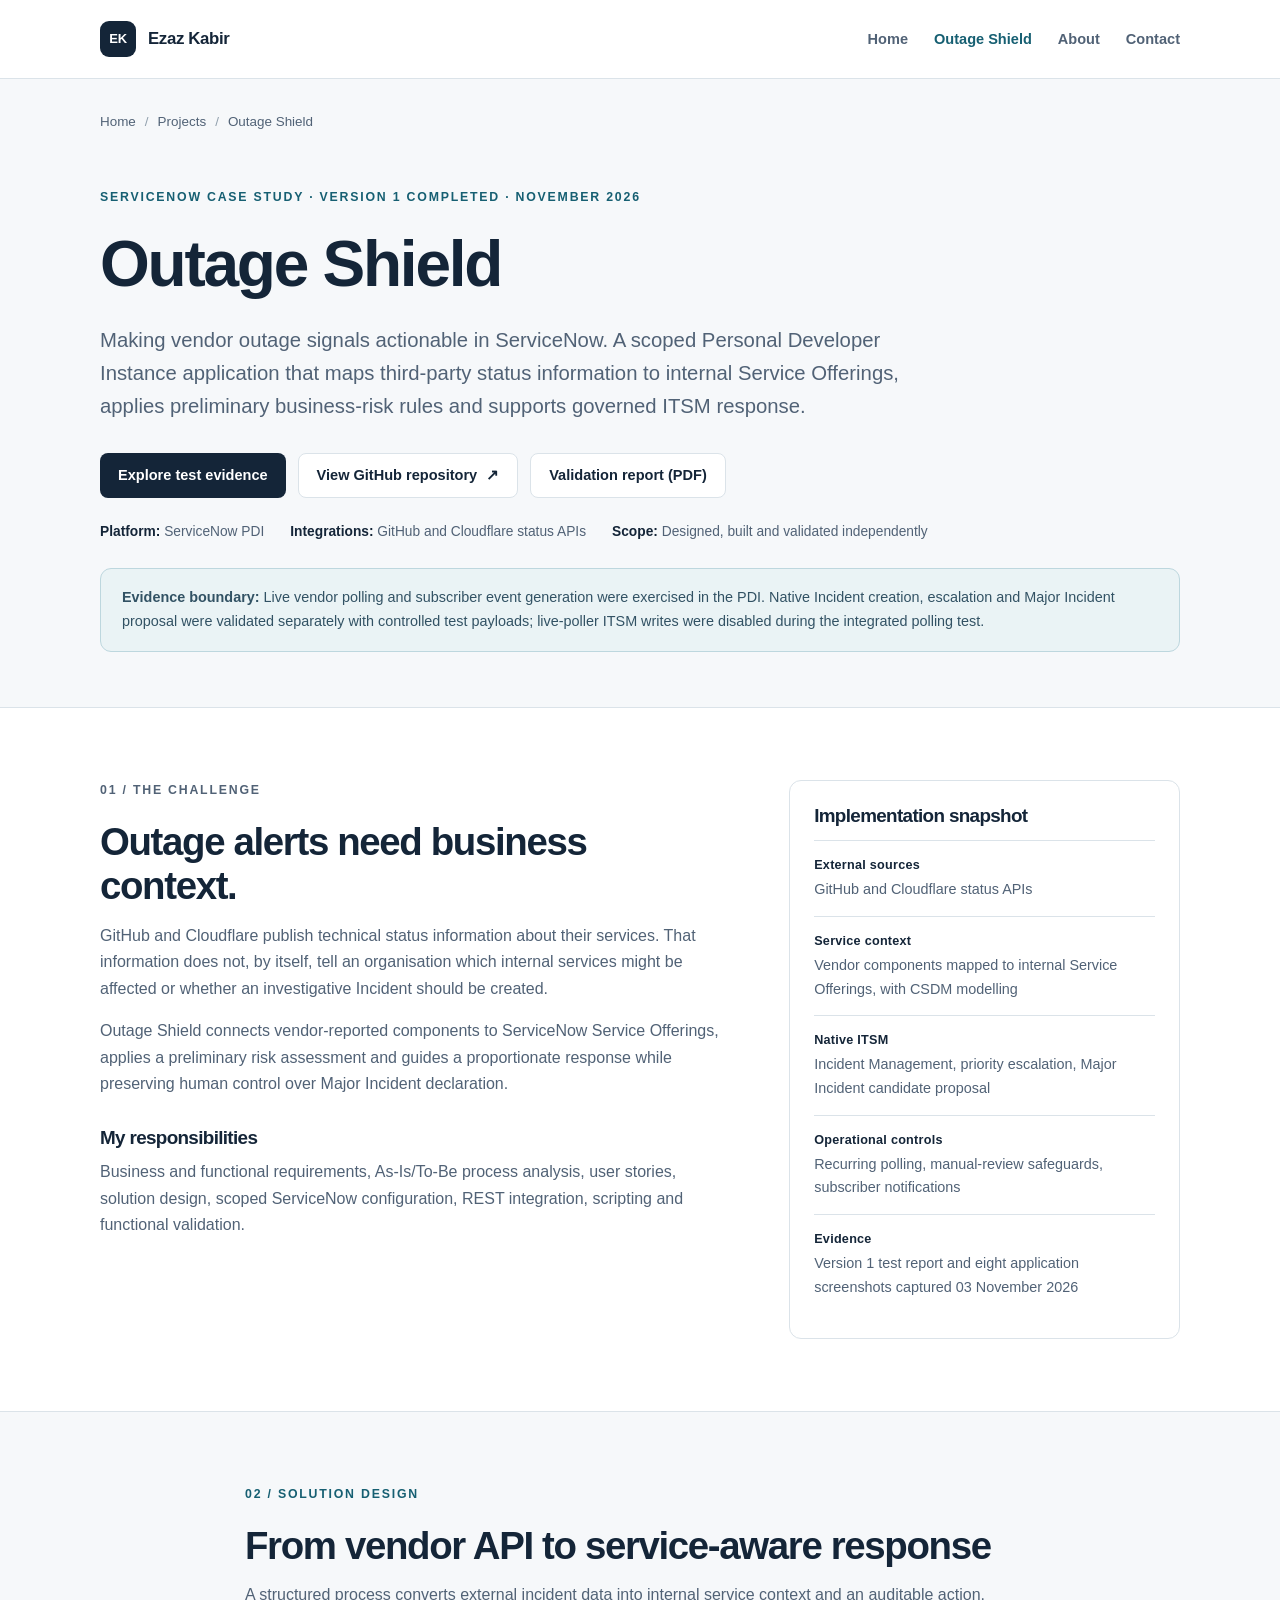
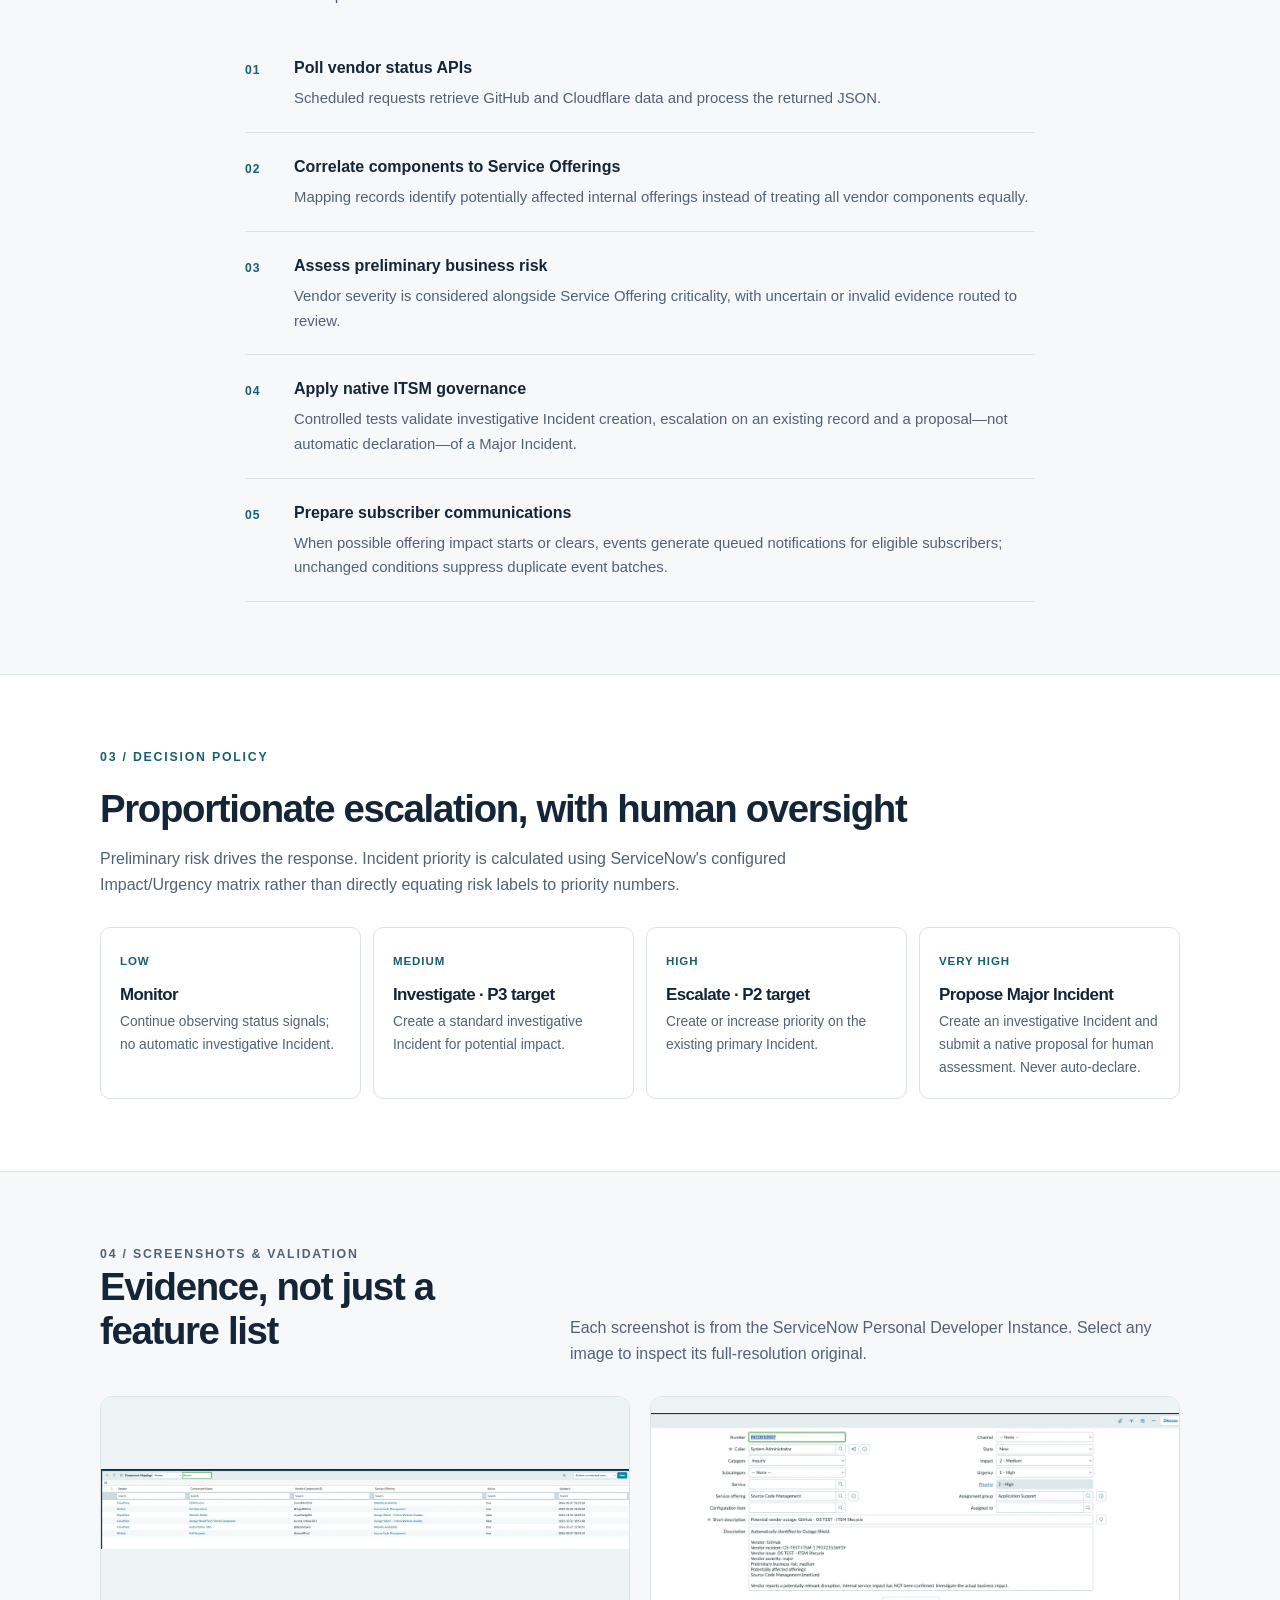
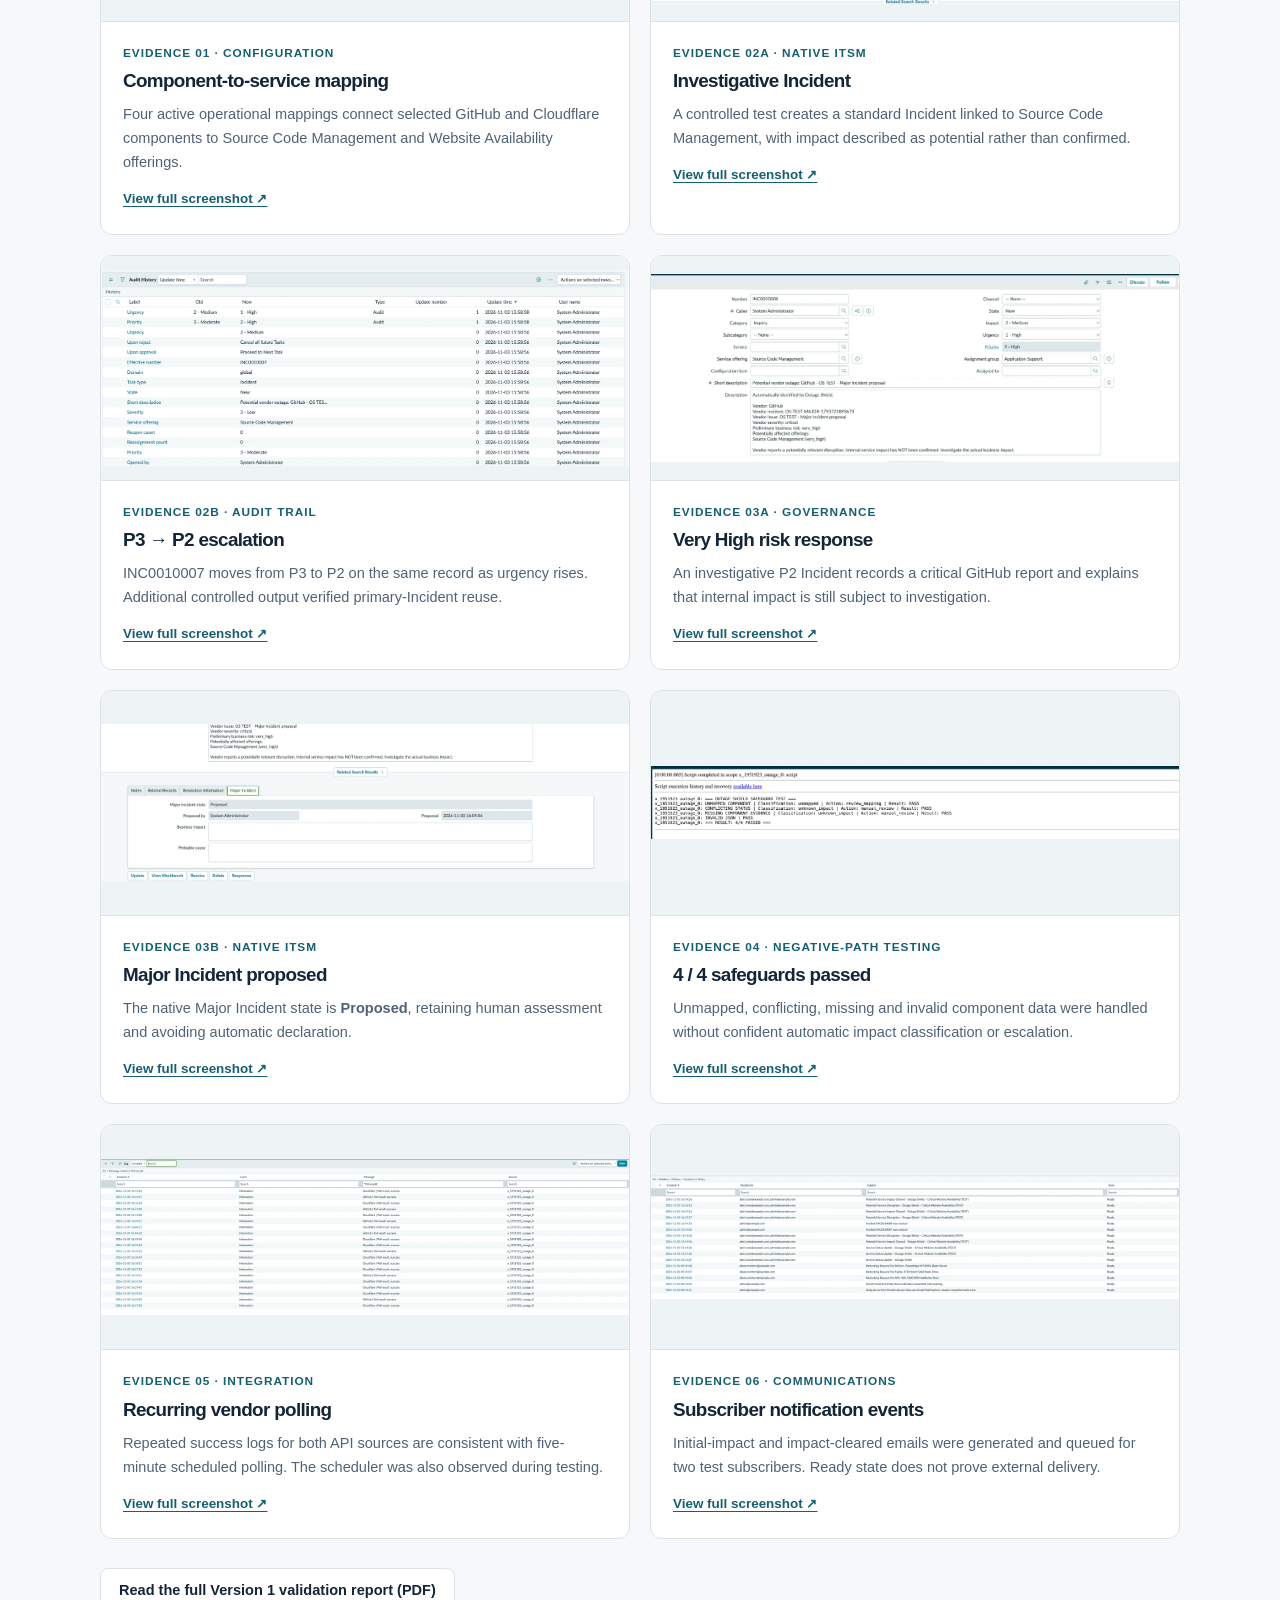
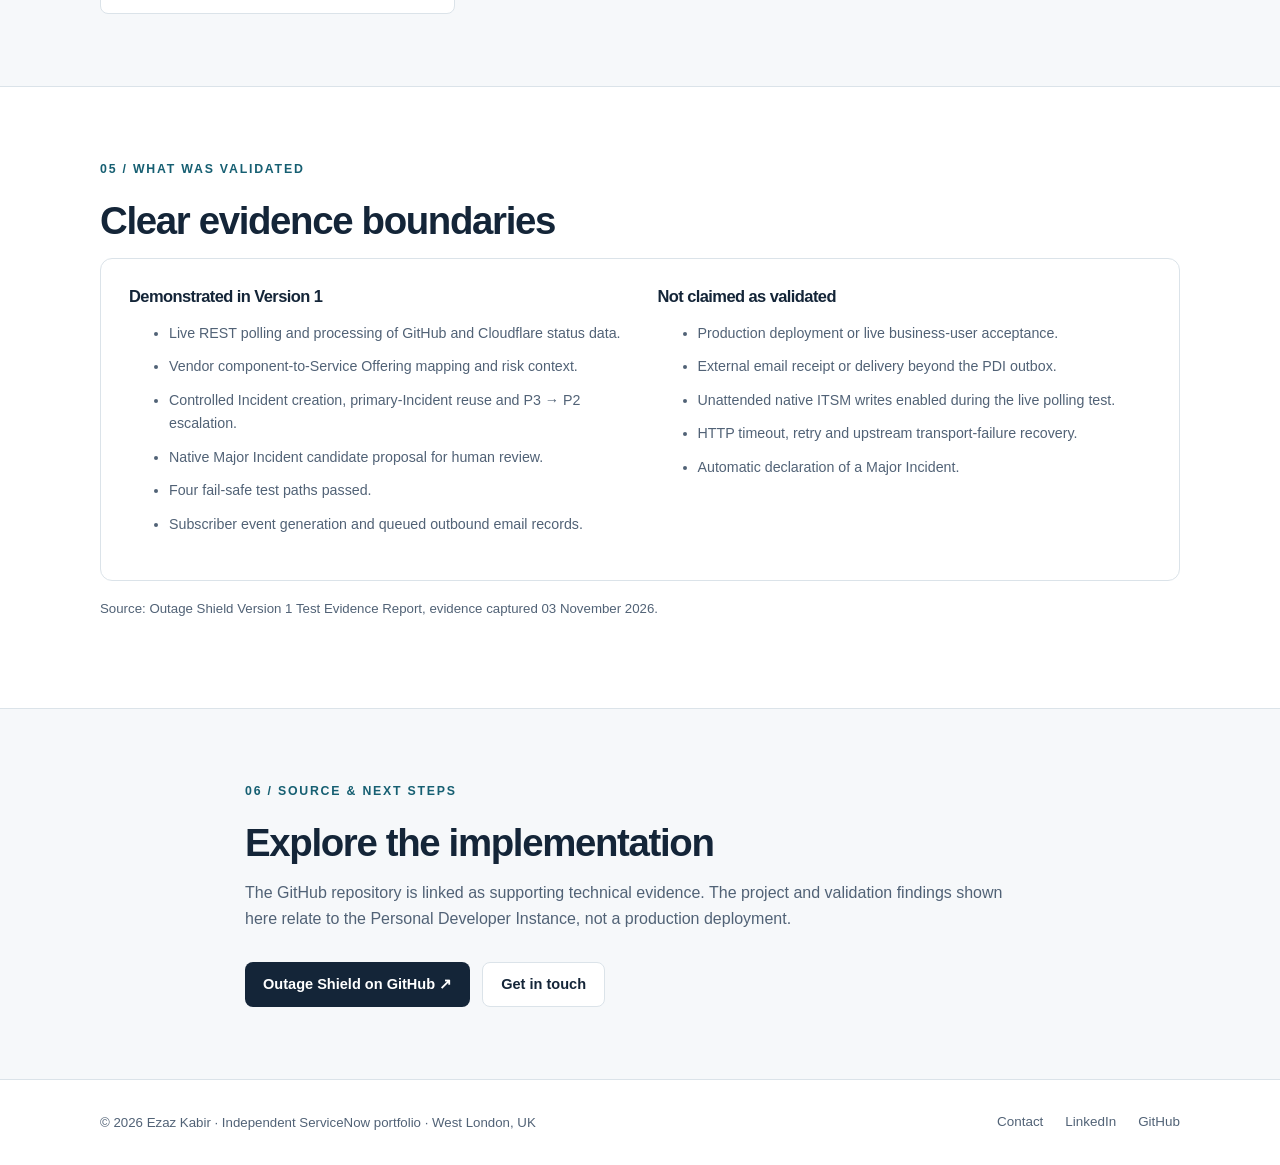
==== projects/outage-shield/index.html @ 48874a80 "Add files via upload" ====
<!DOCTYPE html><html lang="en-GB"><head><meta charset="utf-8"><meta name="viewport" content="width=device-width, initial-scale=1"><meta name="description" content="Evidence-led case study of Outage Shield: ServiceNow SaaS vendor status integrations, service mapping, Incident priority escalation, Major Incident proposals and testing."><meta name="theme-color" content="#142538"><meta property="og:type" content="website"><meta property="og:title" content="Outage Shield | ServiceNow Case Study | Ezaz Kabir"><meta property="og:description" content="Evidence-led case study of Outage Shield: ServiceNow SaaS vendor status integrations, service mapping, Incident priority escalation, Major Incident proposals and testing."><meta property="og:url" content="https://ezazkabir.com/projects/outage-shield/"><meta name="color-scheme" content="light"><link rel="canonical" href="https://ezazkabir.com/projects/outage-shield/"><link rel="icon" href="../../assets/favicon.svg" type="image/svg+xml"><link rel="stylesheet" href="../../assets/site.css"><title>Outage Shield | ServiceNow Case Study | Ezaz Kabir</title></head><body><a class="skip" href="#main">Skip to content</a><header class="site-header"><div class="container nav"><a class="brand" href="../../index.html" aria-label="Ezaz Kabir — home"><span class="mark" aria-hidden="true">EK</span>Ezaz Kabir</a><nav class="nav-links" aria-label="Main navigation"><a href="../../index.html">Home</a><a href="../../projects/outage-shield/index.html" aria-current="page">Outage Shield</a><a href="../../index.html#about">About</a><a href="../../index.html#contact">Contact</a></nav></div></header><main id="main">
<div class="container breadcrumb"><a href="../../index.html">Home</a><span aria-hidden="true">/</span>Projects<span aria-hidden="true">/</span>Outage Shield</div>
<section class="project-hero"><div class="container"><p class="eyebrow">ServiceNow case study · Version 1 completed · November 2026</p><h1>Outage Shield</h1><p class="lede">Making vendor outage signals actionable in ServiceNow. A scoped Personal Developer Instance application that maps third-party status information to internal Service Offerings, applies preliminary business-risk rules and supports governed ITSM response.</p><div class="actions"><a class="btn btn-primary" href="#evidence">Explore test evidence</a><a class="btn btn-secondary" href="https://github.com/ezazkabir/outage-shield" target="_blank" rel="noopener noreferrer">View GitHub repository <span aria-hidden="true">↗</span></a><a class="btn btn-secondary" href="../../assets/docs/outage-shield-v1-test-evidence.pdf" target="_blank" rel="noopener noreferrer">Validation report (PDF)</a></div><div class="meta-row"><span><b>Platform:</b> ServiceNow PDI</span><span><b>Integrations:</b> GitHub and Cloudflare status APIs</span><span><b>Scope:</b> Designed, built and validated independently</span></div><div class="notice"><strong>Evidence boundary:</strong> Live vendor polling and subscriber event generation were exercised in the PDI. Native Incident creation, escalation and Major Incident proposal were validated separately with controlled test payloads; live-poller ITSM writes were disabled during the integrated polling test.</div></div></section>
<section class="section section-soft"><div class="container content-grid"><div><p class="eyebrow">01 / The challenge</p><h2>Outage alerts need business context.</h2><p>GitHub and Cloudflare publish technical status information about their services. That information does not, by itself, tell an organisation which internal services might be affected or whether an investigative Incident should be created.</p><p>Outage Shield connects vendor-reported components to ServiceNow Service Offerings, applies a preliminary risk assessment and guides a proportionate response while preserving human control over Major Incident declaration.</p><h3 style="margin-top:30px">My responsibilities</h3><p>Business and functional requirements, As-Is/To-Be process analysis, user stories, solution design, scoped ServiceNow configuration, REST integration, scripting and functional validation.</p></div><aside class="key-facts"><h3>Implementation snapshot</h3><dl><dt>External sources</dt><dd>GitHub and Cloudflare status APIs</dd><dt>Service context</dt><dd>Vendor components mapped to internal Service Offerings, with CSDM modelling</dd><dt>Native ITSM</dt><dd>Incident Management, priority escalation, Major Incident candidate proposal</dd><dt>Operational controls</dt><dd>Recurring polling, manual-review safeguards, subscriber notifications</dd><dt>Evidence</dt><dd>Version 1 test report and eight application screenshots captured 03 November 2026</dd></dl></aside></div></section>
<section class="section"><div class="container narrow"><p class="eyebrow">02 / Solution design</p><h2>From vendor API to service-aware response</h2><p class="muted">A structured process converts external incident data into internal service context and an auditable action.</p><ol class="steps"><li><div><strong>Poll vendor status APIs</strong><p>Scheduled requests retrieve GitHub and Cloudflare data and process the returned JSON.</p></div></li><li><div><strong>Correlate components to Service Offerings</strong><p>Mapping records identify potentially affected internal offerings instead of treating all vendor components equally.</p></div></li><li><div><strong>Assess preliminary business risk</strong><p>Vendor severity is considered alongside Service Offering criticality, with uncertain or invalid evidence routed to review.</p></div></li><li><div><strong>Apply native ITSM governance</strong><p>Controlled tests validate investigative Incident creation, escalation on an existing record and a proposal—not automatic declaration—of a Major Incident.</p></div></li><li><div><strong>Prepare subscriber communications</strong><p>When possible offering impact starts or clears, events generate queued notifications for eligible subscribers; unchanged conditions suppress duplicate event batches.</p></div></li></ol></div></section>
<section class="section section-soft"><div class="container"><p class="eyebrow">03 / Decision policy</p><h2>Proportionate escalation, with human oversight</h2><p class="muted max-text">Preliminary risk drives the response. Incident priority is calculated using ServiceNow's configured Impact/Urgency matrix rather than directly equating risk labels to priority numbers.</p><div class="policy-grid"><article class="policy"><span class="risk">Low</span><h3>Monitor</h3><p>Continue observing status signals; no automatic investigative Incident.</p></article><article class="policy"><span class="risk">Medium</span><h3>Investigate · P3 target</h3><p>Create a standard investigative Incident for potential impact.</p></article><article class="policy"><span class="risk">High</span><h3>Escalate · P2 target</h3><p>Create or increase priority on the existing primary Incident.</p></article><article class="policy"><span class="risk">Very high</span><h3>Propose Major Incident</h3><p>Create an investigative Incident and submit a native proposal for human assessment. Never auto-declare.</p></article></div></div></section>
<section class="section" id="evidence"><div class="container"><div class="section-header"><div><p class="eyebrow">04 / Screenshots & validation</p><h2>Evidence, not just a feature list</h2></div><p>Each screenshot is from the ServiceNow Personal Developer Instance. Select any image to inspect its full-resolution original.</p></div><div class="evidence-grid">
<article class="evidence-card"><div class="evidence-picture"><a href="../../assets/screenshots/component-mappings.png" target="_blank" rel="noopener noreferrer"><img src="../../assets/previews/component-mappings.webp" alt="Component mappings with active GitHub and Cloudflare service-offering associations" loading="lazy"></a></div><div class="evidence-body"><p class="figure-num">Evidence 01 · Configuration</p><h3>Component-to-service mapping</h3><p>Four active operational mappings connect selected GitHub and Cloudflare components to Source Code Management and Website Availability offerings.</p><a class="view" href="../../assets/screenshots/component-mappings.png" target="_blank" rel="noopener noreferrer">View full screenshot ↗</a></div></article>
<article class="evidence-card"><div class="evidence-picture"><a href="../../assets/screenshots/incident-p2.png" target="_blank" rel="noopener noreferrer"><img src="../../assets/previews/incident-p2.webp" alt="Native ServiceNow Incident INC0010007 after Priority 2 escalation" loading="lazy"></a></div><div class="evidence-body"><p class="figure-num">Evidence 02a · Native ITSM</p><h3>Investigative Incident</h3><p>A controlled test creates a standard Incident linked to Source Code Management, with impact described as potential rather than confirmed.</p><a class="view" href="../../assets/screenshots/incident-p2.png" target="_blank" rel="noopener noreferrer">View full screenshot ↗</a></div></article>
<article class="evidence-card"><div class="evidence-picture"><a href="../../assets/screenshots/incident-audit-p3-to-p2.png" target="_blank" rel="noopener noreferrer"><img src="../../assets/previews/incident-audit-p3-to-p2.webp" alt="Audit history showing urgency and priority changes from P3 to P2 on the same Incident" loading="lazy"></a></div><div class="evidence-body"><p class="figure-num">Evidence 02b · Audit trail</p><h3>P3 → P2 escalation</h3><p>INC0010007 moves from P3 to P2 on the same record as urgency rises. Additional controlled output verified primary-Incident reuse.</p><a class="view" href="../../assets/screenshots/incident-audit-p3-to-p2.png" target="_blank" rel="noopener noreferrer">View full screenshot ↗</a></div></article>
<article class="evidence-card"><div class="evidence-picture"><a href="../../assets/screenshots/major-incident-details.png" target="_blank" rel="noopener noreferrer"><img src="../../assets/previews/major-incident-details.webp" alt="Incident INC0010008 created for a Very High preliminary vendor business risk" loading="lazy"></a></div><div class="evidence-body"><p class="figure-num">Evidence 03a · Governance</p><h3>Very High risk response</h3><p>An investigative P2 Incident records a critical GitHub report and explains that internal impact is still subject to investigation.</p><a class="view" href="../../assets/screenshots/major-incident-details.png" target="_blank" rel="noopener noreferrer">View full screenshot ↗</a></div></article>
<article class="evidence-card"><div class="evidence-picture"><a href="../../assets/screenshots/major-incident-proposed.png" target="_blank" rel="noopener noreferrer"><img src="../../assets/previews/major-incident-proposed.webp" alt="Major Incident tab showing state Proposed, not declared" loading="lazy"></a></div><div class="evidence-body"><p class="figure-num">Evidence 03b · Native ITSM</p><h3>Major Incident proposed</h3><p>The native Major Incident state is <strong>Proposed</strong>, retaining human assessment and avoiding automatic declaration.</p><a class="view" href="../../assets/screenshots/major-incident-proposed.png" target="_blank" rel="noopener noreferrer">View full screenshot ↗</a></div></article>
<article class="evidence-card"><div class="evidence-picture"><a href="../../assets/screenshots/failure-safeguards.png" target="_blank" rel="noopener noreferrer"><img src="../../assets/previews/failure-safeguards.webp" alt="ServiceNow script output listing four passing negative-path safeguard tests" loading="lazy"></a></div><div class="evidence-body"><p class="figure-num">Evidence 04 · Negative-path testing</p><h3>4 / 4 safeguards passed</h3><p>Unmapped, conflicting, missing and invalid component data were handled without confident automatic impact classification or escalation.</p><a class="view" href="../../assets/screenshots/failure-safeguards.png" target="_blank" rel="noopener noreferrer">View full screenshot ↗</a></div></article>
<article class="evidence-card"><div class="evidence-picture"><a href="../../assets/screenshots/scheduled-polling.png" target="_blank" rel="noopener noreferrer"><img src="../../assets/previews/scheduled-polling.webp" alt="ServiceNow system logs recording repeated success for GitHub and Cloudflare polling" loading="lazy"></a></div><div class="evidence-body"><p class="figure-num">Evidence 05 · Integration</p><h3>Recurring vendor polling</h3><p>Repeated success logs for both API sources are consistent with five-minute scheduled polling. The scheduler was also observed during testing.</p><a class="view" href="../../assets/screenshots/scheduled-polling.png" target="_blank" rel="noopener noreferrer">View full screenshot ↗</a></div></article>
<article class="evidence-card"><div class="evidence-picture"><a href="../../assets/screenshots/outbound-notifications.png" target="_blank" rel="noopener noreferrer"><img src="../../assets/previews/outbound-notifications.webp" alt="ServiceNow outbox with initial and cleared disruption notification records queued for two test recipients" loading="lazy"></a></div><div class="evidence-body"><p class="figure-num">Evidence 06 · Communications</p><h3>Subscriber notification events</h3><p>Initial-impact and impact-cleared emails were generated and queued for two test subscribers. Ready state does not prove external delivery.</p><a class="view" href="../../assets/screenshots/outbound-notifications.png" target="_blank" rel="noopener noreferrer">View full screenshot ↗</a></div></article>
</div><div class="report-action"><a class="btn btn-secondary" href="../../assets/docs/outage-shield-v1-test-evidence.pdf" target="_blank" rel="noopener noreferrer">Read the full Version 1 validation report (PDF)</a></div></div></section>
<section class="section section-soft"><div class="container"><p class="eyebrow">05 / What was validated</p><h2>Clear evidence boundaries</h2><div class="integrity"><div class="integrity-grid"><div><h3>Demonstrated in Version 1</h3><ul><li>Live REST polling and processing of GitHub and Cloudflare status data.</li><li>Vendor component-to-Service Offering mapping and risk context.</li><li>Controlled Incident creation, primary-Incident reuse and P3 → P2 escalation.</li><li>Native Major Incident candidate proposal for human review.</li><li>Four fail-safe test paths passed.</li><li>Subscriber event generation and queued outbound email records.</li></ul></div><div><h3>Not claimed as validated</h3><ul><li>Production deployment or live business-user acceptance.</li><li>External email receipt or delivery beyond the PDI outbox.</li><li>Unattended native ITSM writes enabled during the live polling test.</li><li>HTTP timeout, retry and upstream transport-failure recovery.</li><li>Automatic declaration of a Major Incident.</li></ul></div></div></div><p class="small-note" style="margin-top:17px">Source: Outage Shield Version 1 Test Evidence Report, evidence captured 03 November 2026.</p></div></section>
<section class="section"><div class="container narrow"><p class="eyebrow">06 / Source & next steps</p><h2>Explore the implementation</h2><p class="muted">The GitHub repository is linked as supporting technical evidence. The project and validation findings shown here relate to the Personal Developer Instance, not a production deployment.</p><div class="actions"><a class="btn btn-primary" href="https://github.com/ezazkabir/outage-shield" target="_blank" rel="noopener noreferrer">Outage Shield on GitHub ↗</a><a class="btn btn-secondary" href="../../index.html#contact">Get in touch</a></div></div></section>
</main><footer class="site-footer"><div class="container footer-inner"><p>© 2026 Ezaz Kabir · Independent ServiceNow portfolio · West London, UK</p><div class="footer-links"><a href="../../index.html#contact">Contact</a><a href="https://www.linkedin.com/in/ezazkabir/" target="_blank" rel="noopener noreferrer">LinkedIn</a><a href="https://github.com/ezazkabir" target="_blank" rel="noopener noreferrer">GitHub</a></div></div></footer></body></html>
---- assets/site.css ----
/* Minimalist portfolio: intentional visual restraint and native system fonts. */
:root{color-scheme:light;--ink:#142538;--muted:#516276;--line:#dbe3e9;--paper:#f6f8fa;--white:#fff;--accent:#165f72;--accent2:#dcedf1;--max:1080px;--radius:15px}
*{box-sizing:border-box}html{scroll-behavior:smooth}body{margin:0;background:var(--paper);color:var(--ink);font:16px/1.65 -apple-system,BlinkMacSystemFont,"Segoe UI",Inter,Roboto,Helvetica,Arial,sans-serif;-webkit-font-smoothing:antialiased}a{color:var(--accent);text-underline-offset:.19em}a:hover{text-decoration-color:var(--accent)}a:focus-visible,button:focus-visible{outline:3px solid #65a7bd;outline-offset:3px}img{display:block;max-width:100%;height:auto}h1,h2,h3,p{margin-top:0}h1,h2,h3{line-height:1.16;letter-spacing:-.035em}h1{font-size:clamp(2.45rem,5vw,4.35rem);font-weight:760;max-width:950px;margin-bottom:22px}h2{font-size:clamp(1.65rem,3.2vw,2.4rem);font-weight:730;margin-bottom:14px}h3{font-size:1.18rem;font-weight:700;margin-bottom:10px}p{margin-bottom:16px}.container{width:min(calc(100% - 48px),var(--max));margin-inline:auto}.narrow{max-width:790px}.skip{position:absolute;left:16px;top:-100px;background:var(--ink);color:#fff;padding:10px;z-index:20}.skip:focus{top:16px}.site-header{background:#fff;border-bottom:1px solid var(--line)}.nav{display:flex;align-items:center;justify-content:space-between;gap:20px;min-height:78px}.brand{text-decoration:none;color:var(--ink);display:flex;align-items:center;gap:12px;font-weight:750;font-size:1.05rem;letter-spacing:-.02em}.mark{display:inline-grid;place-items:center;width:36px;height:36px;background:var(--ink);border-radius:9px;color:#fff;font-size:13px;letter-spacing:-.03em}.nav-links{display:flex;align-items:center;gap:26px;flex-wrap:wrap}.nav-links a{font-size:.91rem;color:var(--muted);text-decoration:none;font-weight:610}.nav-links a:hover,.nav-links a[aria-current="page"]{color:var(--accent)}.hero{padding:92px 0 65px}.hero-grid{display:grid;grid-template-columns:minmax(0,1.55fr) minmax(250px,.7fr);gap:50px;align-items:end}.eyebrow{color:var(--accent);text-transform:uppercase;letter-spacing:.145em;font-size:.77rem;font-weight:750;margin-bottom:20px}.lede{font-size:clamp(1.06rem,1.7vw,1.27rem);color:var(--muted);max-width:690px;line-height:1.64}.actions{display:flex;flex-wrap:wrap;gap:12px;margin-top:29px}.btn{display:inline-flex;gap:9px;align-items:center;justify-content:center;padding:12px 18px;border-radius:8px;font-weight:675;text-decoration:none;font-size:.91rem;line-height:1.35;transition:transform .16s ease,background .16s ease}.btn:hover{transform:translateY(-1px)}.btn-primary{background:var(--ink);color:white}.btn-primary:hover{background:#263f56;color:white}.btn-secondary{background:white;color:var(--ink);border:1px solid var(--line)}.btn-secondary:hover{border-color:#aac2cc}.overview{background:#fff;border:1px solid var(--line);border-radius:var(--radius);padding:28px}.overview h2{font-size:.97rem;letter-spacing:0;margin-bottom:17px}.overview .detail{display:flex;flex-direction:column;padding:13px 0;border-top:1px solid var(--line);gap:3px}.detail strong{font-size:.86rem;line-height:1.25}.detail span{font-size:.86rem;color:var(--muted)}.section{padding:72px 0}.section-header{margin-bottom:28px;display:flex;gap:20px;justify-content:space-between;align-items:end}.section-header p{max-width:610px;color:var(--muted);margin:0}.section-soft{background:#fff;border-top:1px solid var(--line);border-bottom:1px solid var(--line)}.feature{display:grid;grid-template-columns:1.05fr .95fr;border:1px solid var(--line);border-radius:var(--radius);background:#fff;overflow:hidden}.feature-media{background:#e8eff3;min-height:340px;display:flex;align-items:center;justify-content:center;padding:16px}.feature-media img{width:100%;box-shadow:0 10px 35px rgba(13,39,55,.07);border:1px solid #d6e0e6;border-radius:7px}.feature-copy{padding:39px;display:flex;flex-direction:column;justify-content:center}.subtle-label{font-size:.78rem;color:var(--accent);font-weight:750;letter-spacing:.09em;text-transform:uppercase;margin-bottom:12px}.feature-copy h3{font-size:clamp(1.6rem,2.8vw,2.2rem);margin-bottom:10px}.muted{color:var(--muted)}.chips{display:flex;flex-wrap:wrap;gap:8px;margin:19px 0 26px}.chip{display:inline-block;padding:5px 10px;border:1px solid var(--line);border-radius:999px;color:var(--muted);font-size:.77rem;line-height:1.25;background:#fafdfe}.text-link{font-weight:700;text-decoration:none}.text-link:hover{text-decoration:underline}.metrics{display:grid;grid-template-columns:repeat(3,minmax(0,1fr));gap:12px;margin-top:20px}.metric{padding:18px 20px;border:1px solid var(--line);border-radius:11px;background:#fff}.metric strong{display:block;font-size:1.07rem}.metric span{font-size:.83rem;color:var(--muted)}.two-col{display:grid;grid-template-columns:1fr 1fr;gap:54px}.prose p{color:var(--muted)}.list-clean{list-style:none;margin:0;padding:0}.list-clean li{padding:11px 0;border-bottom:1px solid var(--line);font-size:.95rem}.list-clean li:first-child{padding-top:0}.small-project{padding:24px 0 0;border-top:1px solid var(--line)}.small-project p{color:var(--muted);max-width:760px}.credential-list{display:flex;flex-wrap:wrap;gap:9px;margin-top:20px}.credential{border:1px solid var(--line);background:var(--paper);border-radius:6px;padding:9px 11px;font-size:.85rem;font-weight:640}.contact-band{padding:52px 0;border-radius:var(--radius);background:var(--ink);color:#fff}.contact-band h2{margin-bottom:13px}.contact-band p{color:#d1dce5;max-width:650px}.contact-band .btn-primary{background:#fff;color:var(--ink)}.contact-band .btn-secondary{background:transparent;color:#fff;border-color:#547085}.site-footer{padding:31px 0;border-top:1px solid var(--line);background:#fff}.footer-inner{display:flex;gap:18px;justify-content:space-between;align-items:center}.footer-inner p{margin:0;font-size:.83rem;color:var(--muted)}.footer-links{display:flex;flex-wrap:wrap;gap:22px}.footer-links a{font-size:.84rem;color:var(--muted);text-decoration:none}.footer-links a:hover{text-decoration:underline}.breadcrumb{font-size:.84rem;color:var(--muted);padding-top:32px}.breadcrumb a{text-decoration:none;color:var(--muted)}.breadcrumb span{padding:0 9px;color:#91a0ad}.project-hero{padding:54px 0 55px}.project-hero h1{max-width:970px}.project-hero .lede{max-width:820px}.meta-row{display:flex;gap:12px 26px;flex-wrap:wrap;margin:23px 0 0;color:var(--muted);font-size:.86rem}.meta-row b{color:var(--ink)}.notice{background:#eaf3f5;border:1px solid #bdd7de;padding:17px 21px;border-radius:11px;color:#325264;font-size:.9rem;margin-top:24px}.content-grid{display:grid;grid-template-columns:minmax(0,1.15fr) minmax(240px,.72fr);gap:65px}.content-grid p{color:var(--muted)}.key-facts{background:#fff;border:1px solid var(--line);padding:24px;border-radius:12px}.key-facts h3{margin-bottom:14px}.key-facts dl{margin:0}.key-facts dt{font-weight:725;font-size:.79rem;padding-top:14px;border-top:1px solid var(--line);letter-spacing:.02em}.key-facts dd{font-size:.9rem;color:var(--muted);margin:2px 0 14px}.steps{list-style:none;padding:0;margin:25px 0 0;counter-reset:step}.steps li{counter-increment:step;display:grid;grid-template-columns:35px 1fr;gap:14px;padding:21px 0;border-bottom:1px solid var(--line)}.steps li:before{content:counter(step,decimal-leading-zero);font-size:.76rem;font-weight:770;letter-spacing:.09em;color:var(--accent);padding-top:5px}.steps strong{display:block;font-size:1rem;margin-bottom:5px}.steps p{color:var(--muted);font-size:.93rem;margin:0}.policy-grid{display:grid;grid-template-columns:repeat(4,minmax(0,1fr));gap:12px;margin-top:28px}.policy{background:#fff;border:1px solid var(--line);border-radius:10px;padding:19px}.policy .risk{display:inline-block;color:var(--accent);text-transform:uppercase;letter-spacing:.08em;font-weight:800;font-size:.72rem;margin-bottom:14px}.policy h3{font-size:1.06rem;margin-bottom:7px}.policy p{color:var(--muted);font-size:.86rem;margin:0}.evidence-grid{display:grid;grid-template-columns:repeat(2,minmax(0,1fr));gap:20px}.evidence-card{background:#fff;border:1px solid var(--line);border-radius:12px;overflow:hidden}.evidence-card.wide{grid-column:span 2}.evidence-picture{height:225px;background:#eef3f6;display:flex;align-items:center;justify-content:center;overflow:hidden;border-bottom:1px solid var(--line)}.evidence-picture img{width:100%;height:100%;object-fit:contain}.evidence-picture a{display:block;width:100%;height:100%}.evidence-picture a img{transition:transform .2s ease}.evidence-picture a:hover img{transform:scale(1.025)}.evidence-pair{display:grid;grid-template-columns:1fr 1fr;gap:1px;background:var(--line)}.evidence-pair .evidence-picture{height:235px;border-bottom:0}.evidence-pair + .evidence-body{border-top:1px solid var(--line)}.evidence-body{padding:22px}.evidence-body h3{font-size:1.18rem}.evidence-body p{font-size:.91rem;color:var(--muted);margin-bottom:8px}.evidence-body .figure-num{font-size:.74rem;color:var(--accent);font-weight:750;letter-spacing:.08em;text-transform:uppercase;margin-bottom:7px}.evidence-body .view{font-size:.84rem;font-weight:650;display:inline-block;margin-top:6px}.integrity{background:#fff;border:1px solid var(--line);border-radius:12px;padding:28px}.integrity-grid{display:grid;grid-template-columns:1fr 1fr;gap:35px}.integrity h3{font-size:1.03rem}.integrity li{font-size:.89rem;color:var(--muted);margin:0 0 10px}.report-action{margin:29px 0 0}.small-note{font-size:.83rem;color:var(--muted)}.pale{background:#eaf0f3}.max-text{max-width:780px}.mini-rule{height:1px;background:var(--line);margin:24px 0}
@media(max-width:850px){.hero-grid,.content-grid{grid-template-columns:1fr;gap:34px}.overview{max-width:620px}.feature{grid-template-columns:1fr}.feature-media{min-height:250px}.feature-copy{padding:29px}.policy-grid{grid-template-columns:repeat(2,minmax(0,1fr))}.two-col{gap:28px}}@media(max-width:600px){body{font-size:15px}.container{width:min(calc(100% - 32px),var(--max))}.nav{min-height:68px;align-items:flex-start;flex-direction:column;padding:14px 0;gap:10px}.nav-links{gap:18px}.nav-links a{font-size:.83rem}.hero{padding:55px 0}.section{padding:49px 0}.project-hero{padding:39px 0}.two-col,.evidence-grid,.integrity-grid{grid-template-columns:1fr}.evidence-card.wide{grid-column:span 1}.metrics{grid-template-columns:1fr}.metric{padding:14px 18px}.policy-grid{grid-template-columns:1fr 1fr;gap:9px}.policy{padding:15px}.evidence-pair{grid-template-columns:1fr}.evidence-pair .evidence-picture{height:185px}.evidence-picture{height:195px}.evidence-body{padding:18px}.section-header{display:block}.footer-inner{align-items:flex-start;flex-direction:column}.contact-band{border-radius:0}.actions{gap:10px}.btn{padding:12px 15px}.overview{padding:22px}.key-facts{padding:20px}}
@media(prefers-reduced-motion:reduce){html{scroll-behavior:auto}*,*:before,*:after{transition-duration:0s!important;animation-duration:0s!important}}
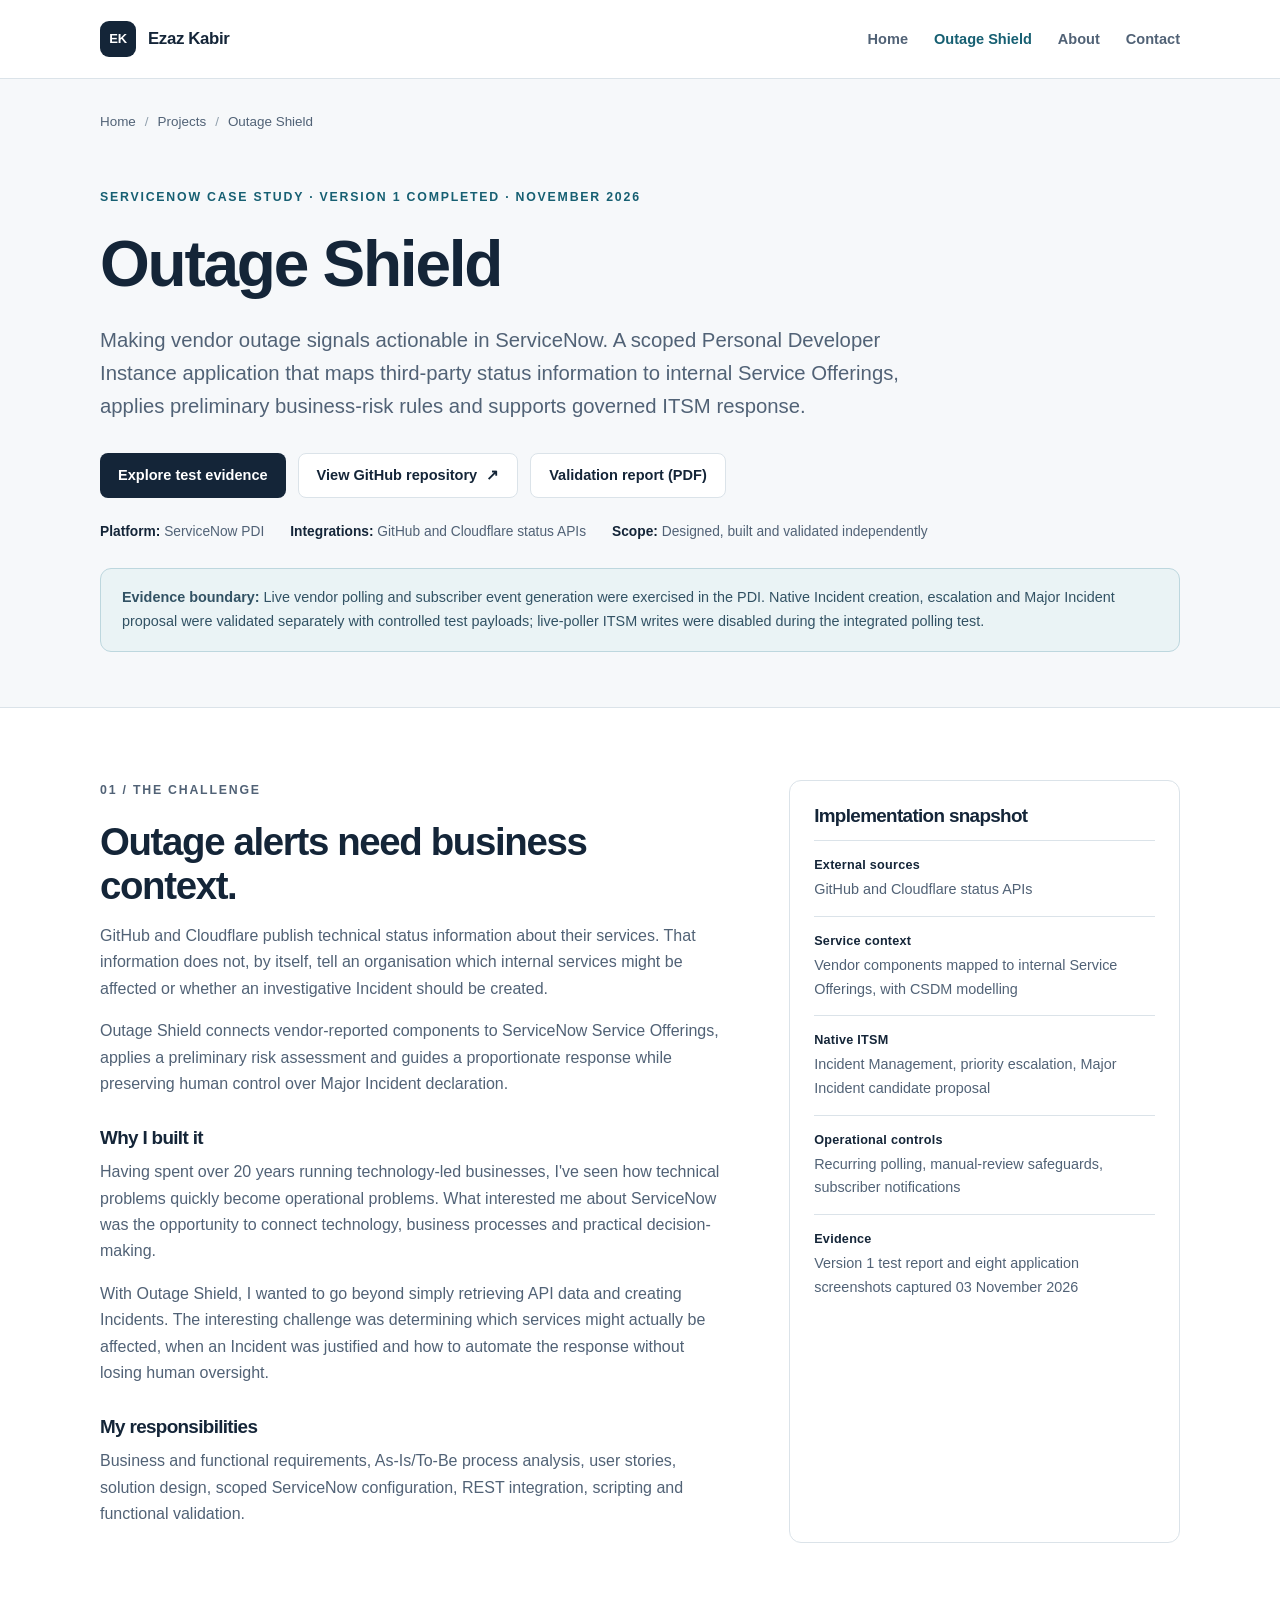
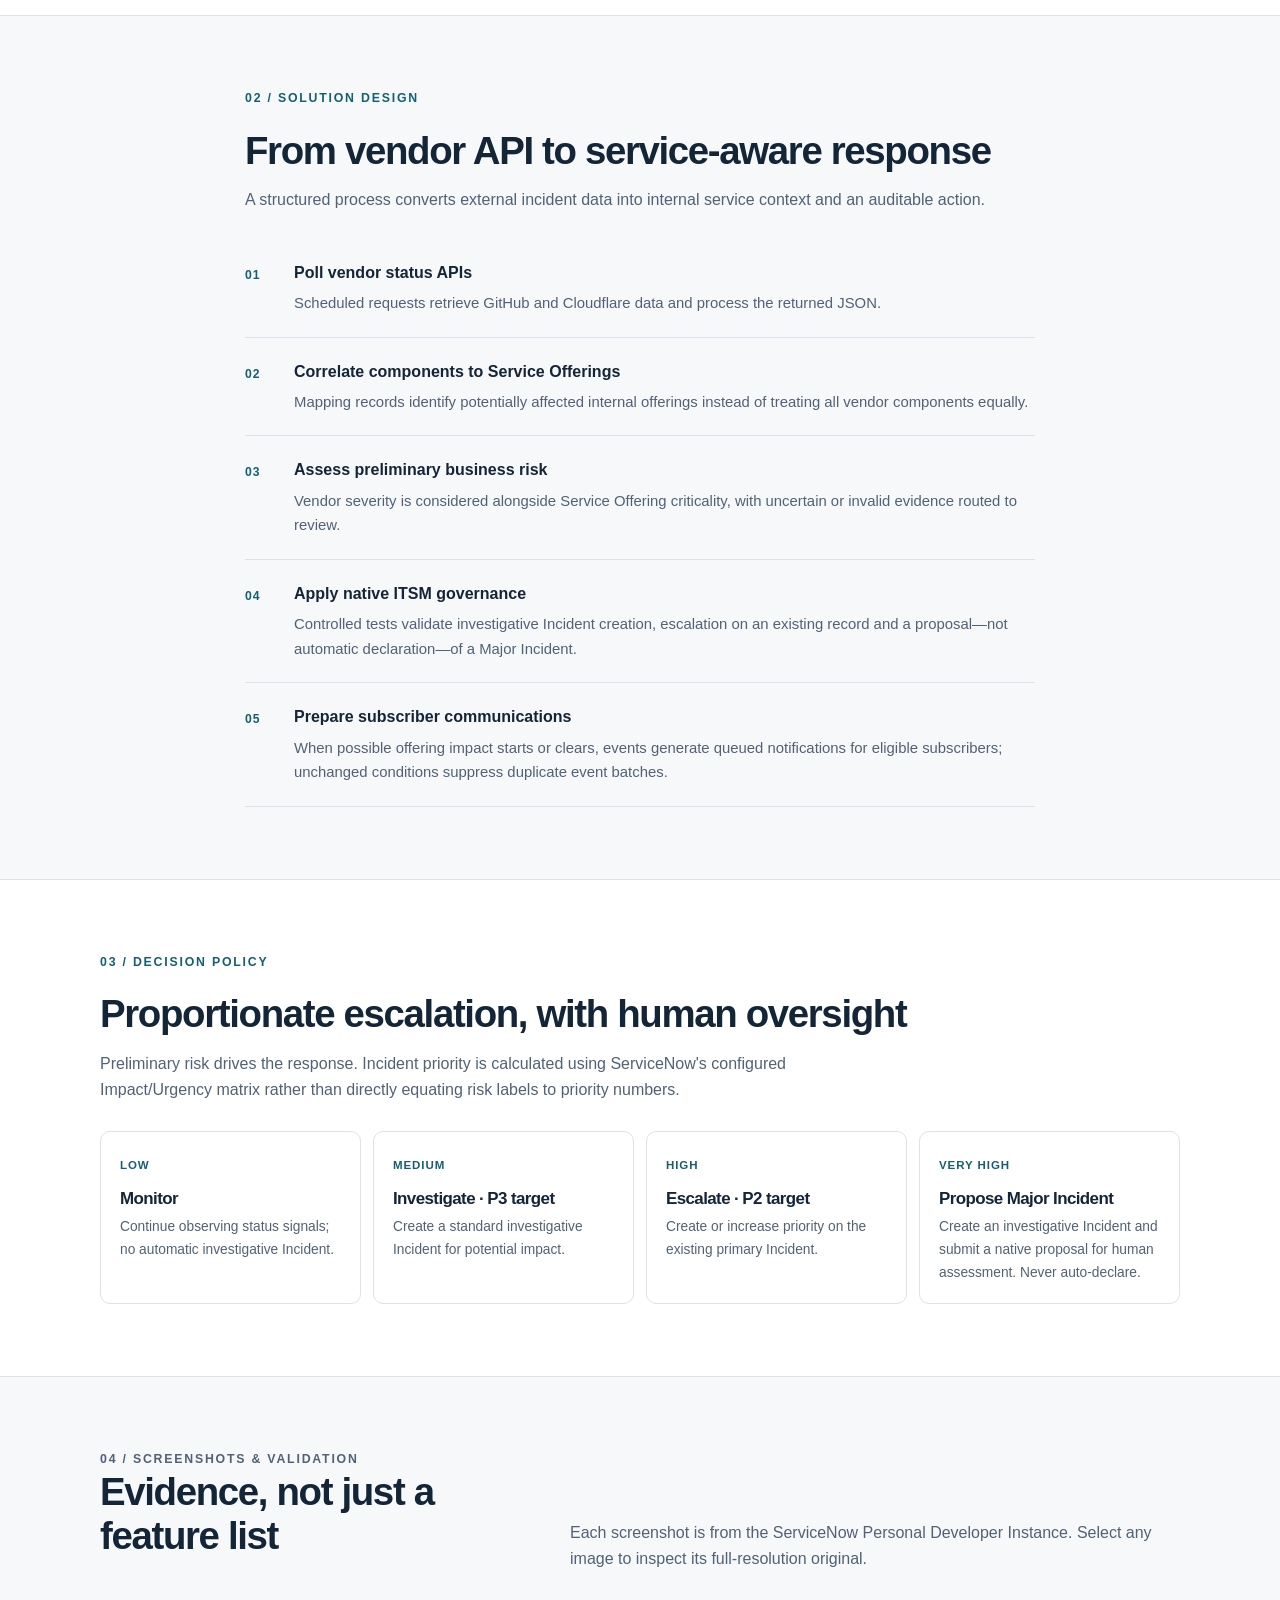
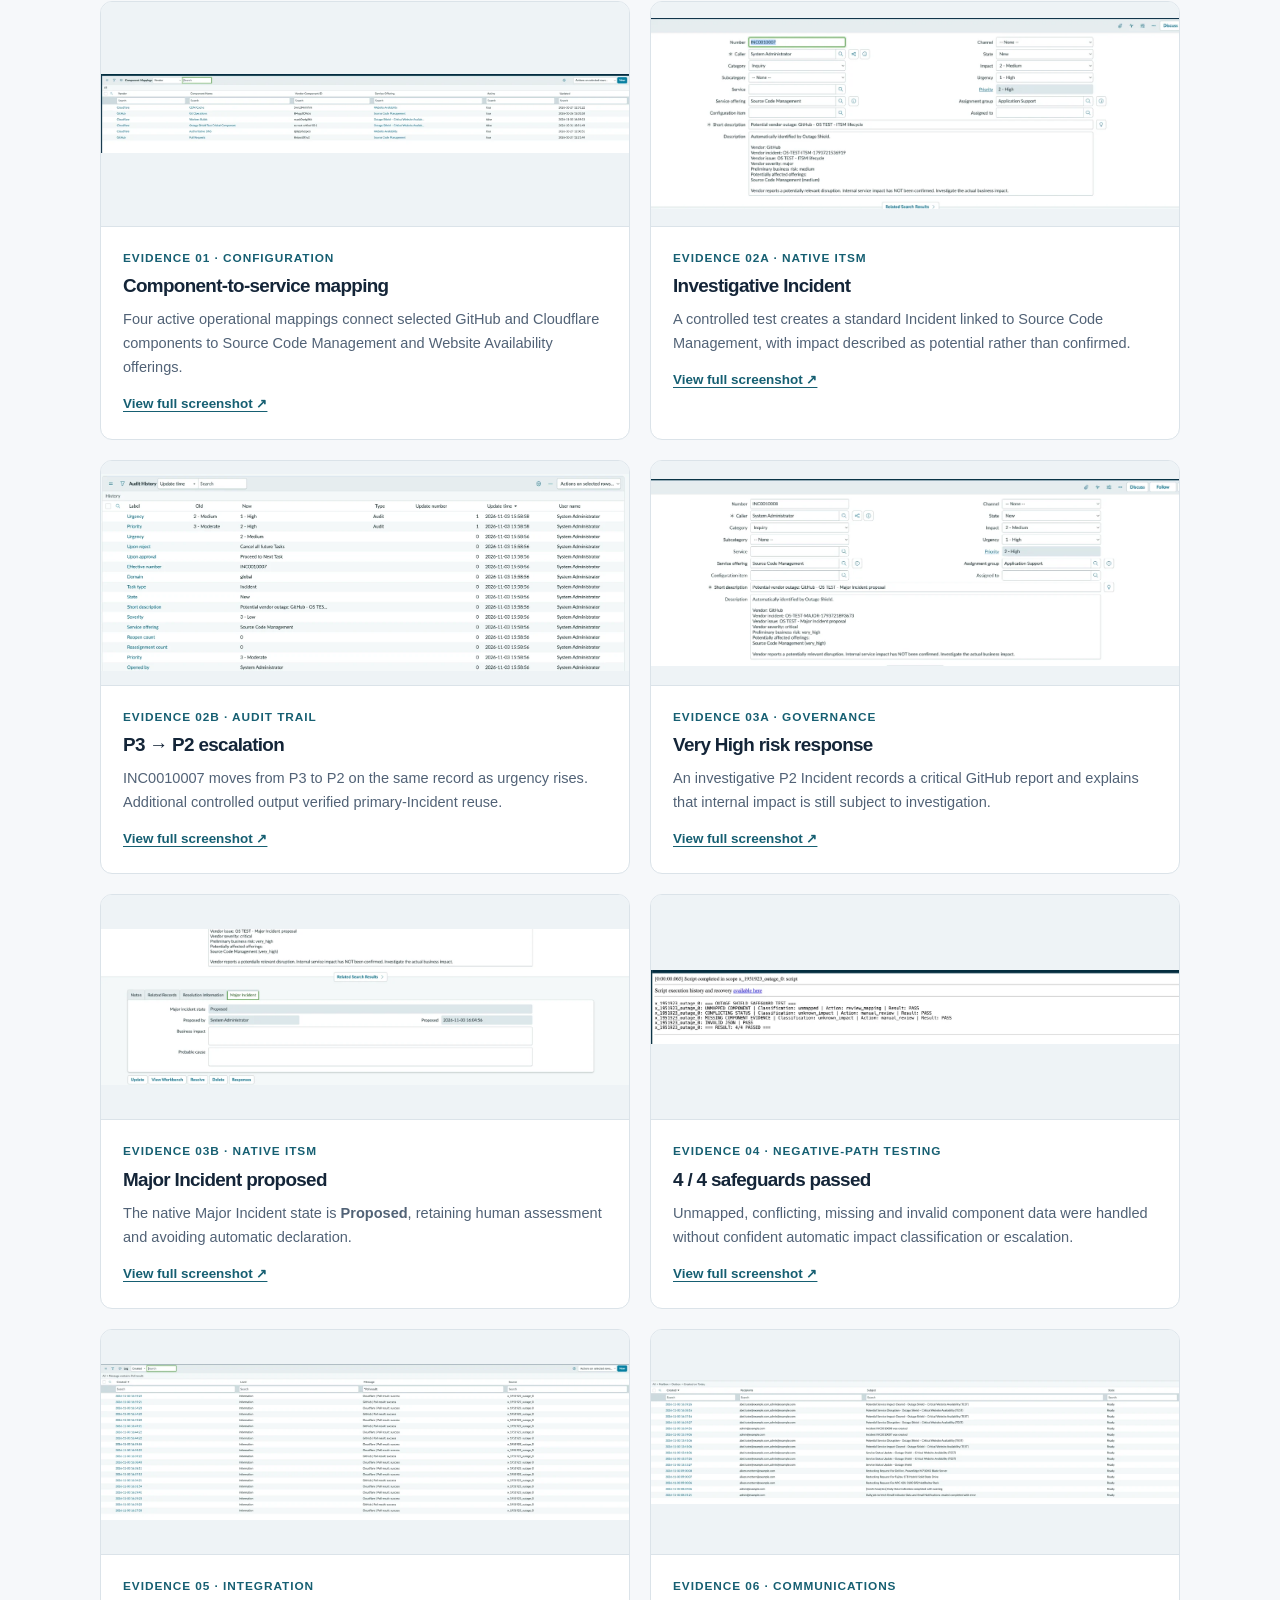
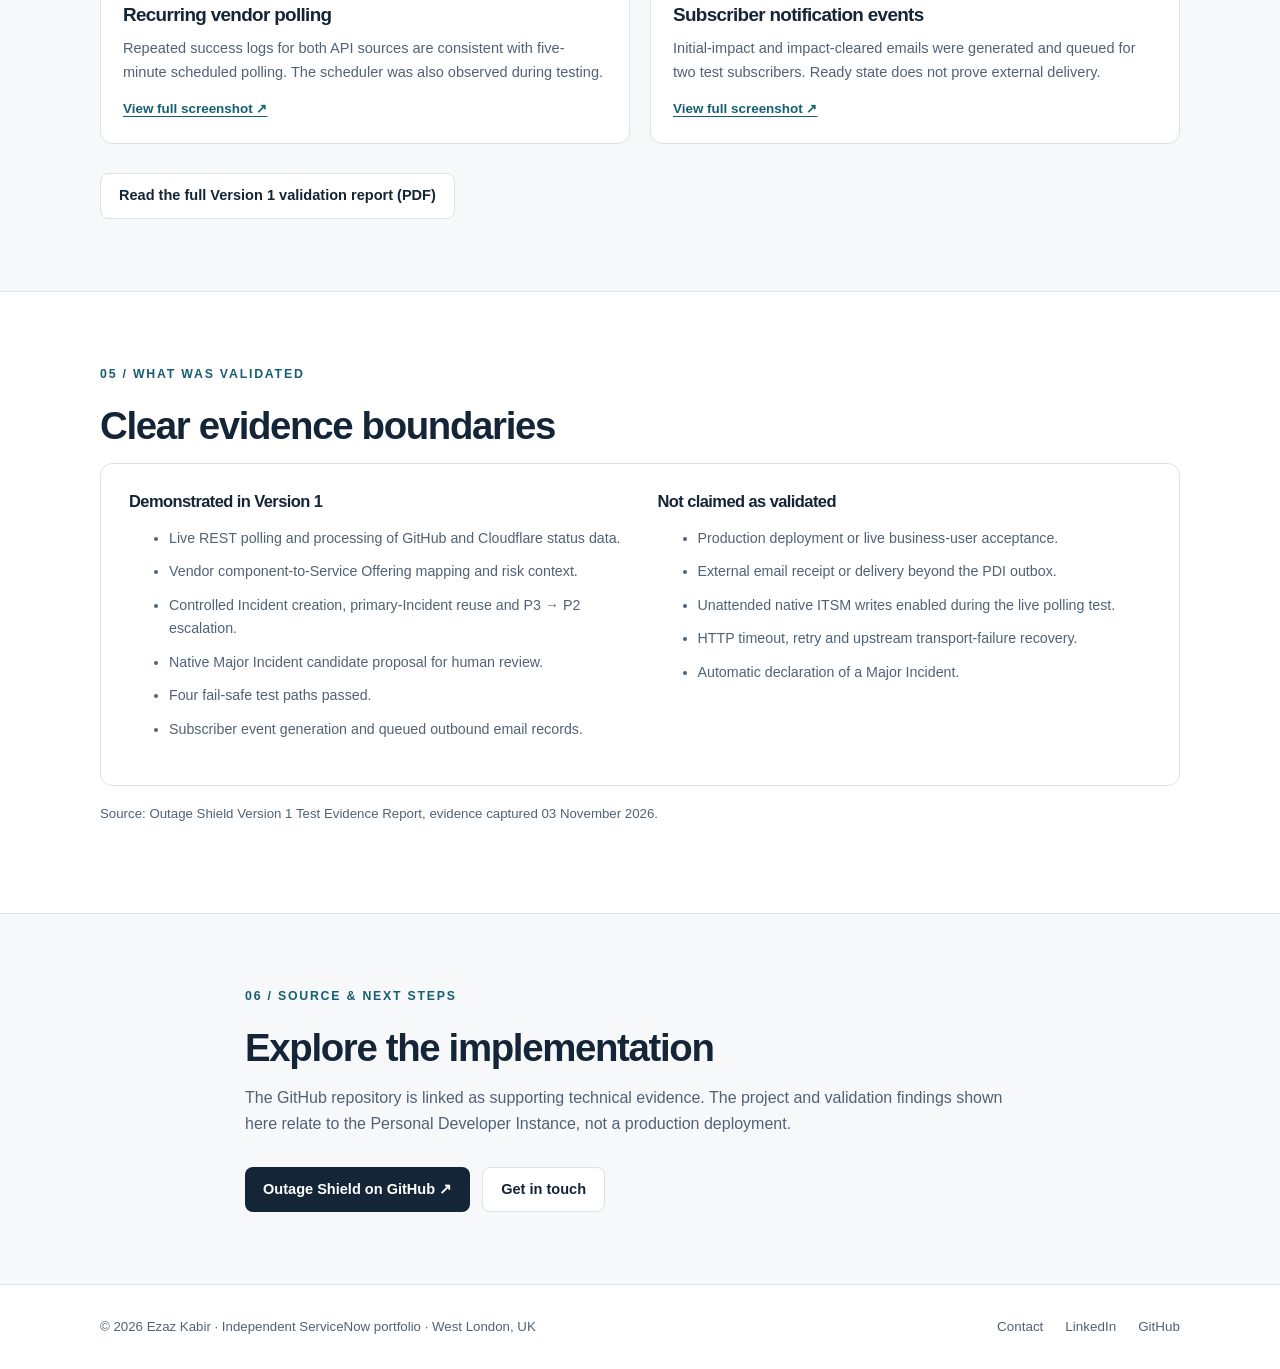
==== commit 145b71d3: "Add personal motivation to Outage Shield case study" ====
--- a/projects/outage-shield/index.html
+++ b/projects/outage-shield/index.html
@@ -1,7 +1,7 @@
 <!DOCTYPE html><html lang="en-GB"><head><meta charset="utf-8"><meta name="viewport" content="width=device-width, initial-scale=1"><meta name="description" content="Evidence-led case study of Outage Shield: ServiceNow SaaS vendor status integrations, service mapping, Incident priority escalation, Major Incident proposals and testing."><meta name="theme-color" content="#142538"><meta property="og:type" content="website"><meta property="og:title" content="Outage Shield | ServiceNow Case Study | Ezaz Kabir"><meta property="og:description" content="Evidence-led case study of Outage Shield: ServiceNow SaaS vendor status integrations, service mapping, Incident priority escalation, Major Incident proposals and testing."><meta property="og:url" content="https://ezazkabir.com/projects/outage-shield/"><meta name="color-scheme" content="light"><link rel="canonical" href="https://ezazkabir.com/projects/outage-shield/"><link rel="icon" href="../../assets/favicon.svg" type="image/svg+xml"><link rel="stylesheet" href="../../assets/site.css"><title>Outage Shield | ServiceNow Case Study | Ezaz Kabir</title></head><body><a class="skip" href="#main">Skip to content</a><header class="site-header"><div class="container nav"><a class="brand" href="../../index.html" aria-label="Ezaz Kabir — home"><span class="mark" aria-hidden="true">EK</span>Ezaz Kabir</a><nav class="nav-links" aria-label="Main navigation"><a href="../../index.html">Home</a><a href="../../projects/outage-shield/index.html" aria-current="page">Outage Shield</a><a href="../../index.html#about">About</a><a href="../../index.html#contact">Contact</a></nav></div></header><main id="main">
 <div class="container breadcrumb"><a href="../../index.html">Home</a><span aria-hidden="true">/</span>Projects<span aria-hidden="true">/</span>Outage Shield</div>
 <section class="project-hero"><div class="container"><p class="eyebrow">ServiceNow case study · Version 1 completed · November 2026</p><h1>Outage Shield</h1><p class="lede">Making vendor outage signals actionable in ServiceNow. A scoped Personal Developer Instance application that maps third-party status information to internal Service Offerings, applies preliminary business-risk rules and supports governed ITSM response.</p><div class="actions"><a class="btn btn-primary" href="#evidence">Explore test evidence</a><a class="btn btn-secondary" href="https://github.com/ezazkabir/outage-shield" target="_blank" rel="noopener noreferrer">View GitHub repository <span aria-hidden="true">↗</span></a><a class="btn btn-secondary" href="../../assets/docs/outage-shield-v1-test-evidence.pdf" target="_blank" rel="noopener noreferrer">Validation report (PDF)</a></div><div class="meta-row"><span><b>Platform:</b> ServiceNow PDI</span><span><b>Integrations:</b> GitHub and Cloudflare status APIs</span><span><b>Scope:</b> Designed, built and validated independently</span></div><div class="notice"><strong>Evidence boundary:</strong> Live vendor polling and subscriber event generation were exercised in the PDI. Native Incident creation, escalation and Major Incident proposal were validated separately with controlled test payloads; live-poller ITSM writes were disabled during the integrated polling test.</div></div></section>
-<section class="section section-soft"><div class="container content-grid"><div><p class="eyebrow">01 / The challenge</p><h2>Outage alerts need business context.</h2><p>GitHub and Cloudflare publish technical status information about their services. That information does not, by itself, tell an organisation which internal services might be affected or whether an investigative Incident should be created.</p><p>Outage Shield connects vendor-reported components to ServiceNow Service Offerings, applies a preliminary risk assessment and guides a proportionate response while preserving human control over Major Incident declaration.</p><h3 style="margin-top:30px">My responsibilities</h3><p>Business and functional requirements, As-Is/To-Be process analysis, user stories, solution design, scoped ServiceNow configuration, REST integration, scripting and functional validation.</p></div><aside class="key-facts"><h3>Implementation snapshot</h3><dl><dt>External sources</dt><dd>GitHub and Cloudflare status APIs</dd><dt>Service context</dt><dd>Vendor components mapped to internal Service Offerings, with CSDM modelling</dd><dt>Native ITSM</dt><dd>Incident Management, priority escalation, Major Incident candidate proposal</dd><dt>Operational controls</dt><dd>Recurring polling, manual-review safeguards, subscriber notifications</dd><dt>Evidence</dt><dd>Version 1 test report and eight application screenshots captured 03 November 2026</dd></dl></aside></div></section>
+<section class="section section-soft"><div class="container content-grid"><div><p class="eyebrow">01 / The challenge</p><h2>Outage alerts need business context.</h2><p>GitHub and Cloudflare publish technical status information about their services. That information does not, by itself, tell an organisation which internal services might be affected or whether an investigative Incident should be created.</p><p>Outage Shield connects vendor-reported components to ServiceNow Service Offerings, applies a preliminary risk assessment and guides a proportionate response while preserving human control over Major Incident declaration.</p><h3 style="margin-top:30px">Why I built it</h3><p>Having spent over 20 years running technology-led businesses, I've seen how technical problems quickly become operational problems. What interested me about ServiceNow was the opportunity to connect technology, business processes and practical decision-making.</p><p>With Outage Shield, I wanted to go beyond simply retrieving API data and creating Incidents. The interesting challenge was determining which services might actually be affected, when an Incident was justified and how to automate the response without losing human oversight.</p><h3 style="margin-top:30px">My responsibilities</h3><p>Business and functional requirements, As-Is/To-Be process analysis, user stories, solution design, scoped ServiceNow configuration, REST integration, scripting and functional validation.</p></div><aside class="key-facts"><h3>Implementation snapshot</h3><dl><dt>External sources</dt><dd>GitHub and Cloudflare status APIs</dd><dt>Service context</dt><dd>Vendor components mapped to internal Service Offerings, with CSDM modelling</dd><dt>Native ITSM</dt><dd>Incident Management, priority escalation, Major Incident candidate proposal</dd><dt>Operational controls</dt><dd>Recurring polling, manual-review safeguards, subscriber notifications</dd><dt>Evidence</dt><dd>Version 1 test report and eight application screenshots captured 03 November 2026</dd></dl></aside></div></section>
 <section class="section"><div class="container narrow"><p class="eyebrow">02 / Solution design</p><h2>From vendor API to service-aware response</h2><p class="muted">A structured process converts external incident data into internal service context and an auditable action.</p><ol class="steps"><li><div><strong>Poll vendor status APIs</strong><p>Scheduled requests retrieve GitHub and Cloudflare data and process the returned JSON.</p></div></li><li><div><strong>Correlate components to Service Offerings</strong><p>Mapping records identify potentially affected internal offerings instead of treating all vendor components equally.</p></div></li><li><div><strong>Assess preliminary business risk</strong><p>Vendor severity is considered alongside Service Offering criticality, with uncertain or invalid evidence routed to review.</p></div></li><li><div><strong>Apply native ITSM governance</strong><p>Controlled tests validate investigative Incident creation, escalation on an existing record and a proposal—not automatic declaration—of a Major Incident.</p></div></li><li><div><strong>Prepare subscriber communications</strong><p>When possible offering impact starts or clears, events generate queued notifications for eligible subscribers; unchanged conditions suppress duplicate event batches.</p></div></li></ol></div></section>
 <section class="section section-soft"><div class="container"><p class="eyebrow">03 / Decision policy</p><h2>Proportionate escalation, with human oversight</h2><p class="muted max-text">Preliminary risk drives the response. Incident priority is calculated using ServiceNow's configured Impact/Urgency matrix rather than directly equating risk labels to priority numbers.</p><div class="policy-grid"><article class="policy"><span class="risk">Low</span><h3>Monitor</h3><p>Continue observing status signals; no automatic investigative Incident.</p></article><article class="policy"><span class="risk">Medium</span><h3>Investigate · P3 target</h3><p>Create a standard investigative Incident for potential impact.</p></article><article class="policy"><span class="risk">High</span><h3>Escalate · P2 target</h3><p>Create or increase priority on the existing primary Incident.</p></article><article class="policy"><span class="risk">Very high</span><h3>Propose Major Incident</h3><p>Create an investigative Incident and submit a native proposal for human assessment. Never auto-declare.</p></article></div></div></section>
 <section class="section" id="evidence"><div class="container"><div class="section-header"><div><p class="eyebrow">04 / Screenshots & validation</p><h2>Evidence, not just a feature list</h2></div><p>Each screenshot is from the ServiceNow Personal Developer Instance. Select any image to inspect its full-resolution original.</p></div><div class="evidence-grid">
@@ -16,4 +16,4 @@
 </div><div class="report-action"><a class="btn btn-secondary" href="../../assets/docs/outage-shield-v1-test-evidence.pdf" target="_blank" rel="noopener noreferrer">Read the full Version 1 validation report (PDF)</a></div></div></section>
 <section class="section section-soft"><div class="container"><p class="eyebrow">05 / What was validated</p><h2>Clear evidence boundaries</h2><div class="integrity"><div class="integrity-grid"><div><h3>Demonstrated in Version 1</h3><ul><li>Live REST polling and processing of GitHub and Cloudflare status data.</li><li>Vendor component-to-Service Offering mapping and risk context.</li><li>Controlled Incident creation, primary-Incident reuse and P3 → P2 escalation.</li><li>Native Major Incident candidate proposal for human review.</li><li>Four fail-safe test paths passed.</li><li>Subscriber event generation and queued outbound email records.</li></ul></div><div><h3>Not claimed as validated</h3><ul><li>Production deployment or live business-user acceptance.</li><li>External email receipt or delivery beyond the PDI outbox.</li><li>Unattended native ITSM writes enabled during the live polling test.</li><li>HTTP timeout, retry and upstream transport-failure recovery.</li><li>Automatic declaration of a Major Incident.</li></ul></div></div></div><p class="small-note" style="margin-top:17px">Source: Outage Shield Version 1 Test Evidence Report, evidence captured 03 November 2026.</p></div></section>
 <section class="section"><div class="container narrow"><p class="eyebrow">06 / Source & next steps</p><h2>Explore the implementation</h2><p class="muted">The GitHub repository is linked as supporting technical evidence. The project and validation findings shown here relate to the Personal Developer Instance, not a production deployment.</p><div class="actions"><a class="btn btn-primary" href="https://github.com/ezazkabir/outage-shield" target="_blank" rel="noopener noreferrer">Outage Shield on GitHub ↗</a><a class="btn btn-secondary" href="../../index.html#contact">Get in touch</a></div></div></section>
-</main><footer class="site-footer"><div class="container footer-inner"><p>© 2026 Ezaz Kabir · Independent ServiceNow portfolio · West London, UK</p><div class="footer-links"><a href="../../index.html#contact">Contact</a><a href="https://www.linkedin.com/in/ezazkabir/" target="_blank" rel="noopener noreferrer">LinkedIn</a><a href="https://github.com/ezazkabir" target="_blank" rel="noopener noreferrer">GitHub</a></div></div></footer></body></html>+</main><footer class="site-footer"><div class="container footer-inner"><p>© 2026 Ezaz Kabir · Independent ServiceNow portfolio · West London, UK</p><div class="footer-links"><a href="../../index.html#contact">Contact</a><a href="https://www.linkedin.com/in/ezazkabir/" target="_blank" rel="noopener noreferrer">LinkedIn</a><a href="https://github.com/ezazkabir" target="_blank" rel="noopener noreferrer">GitHub</a></div></div></footer></body></html>
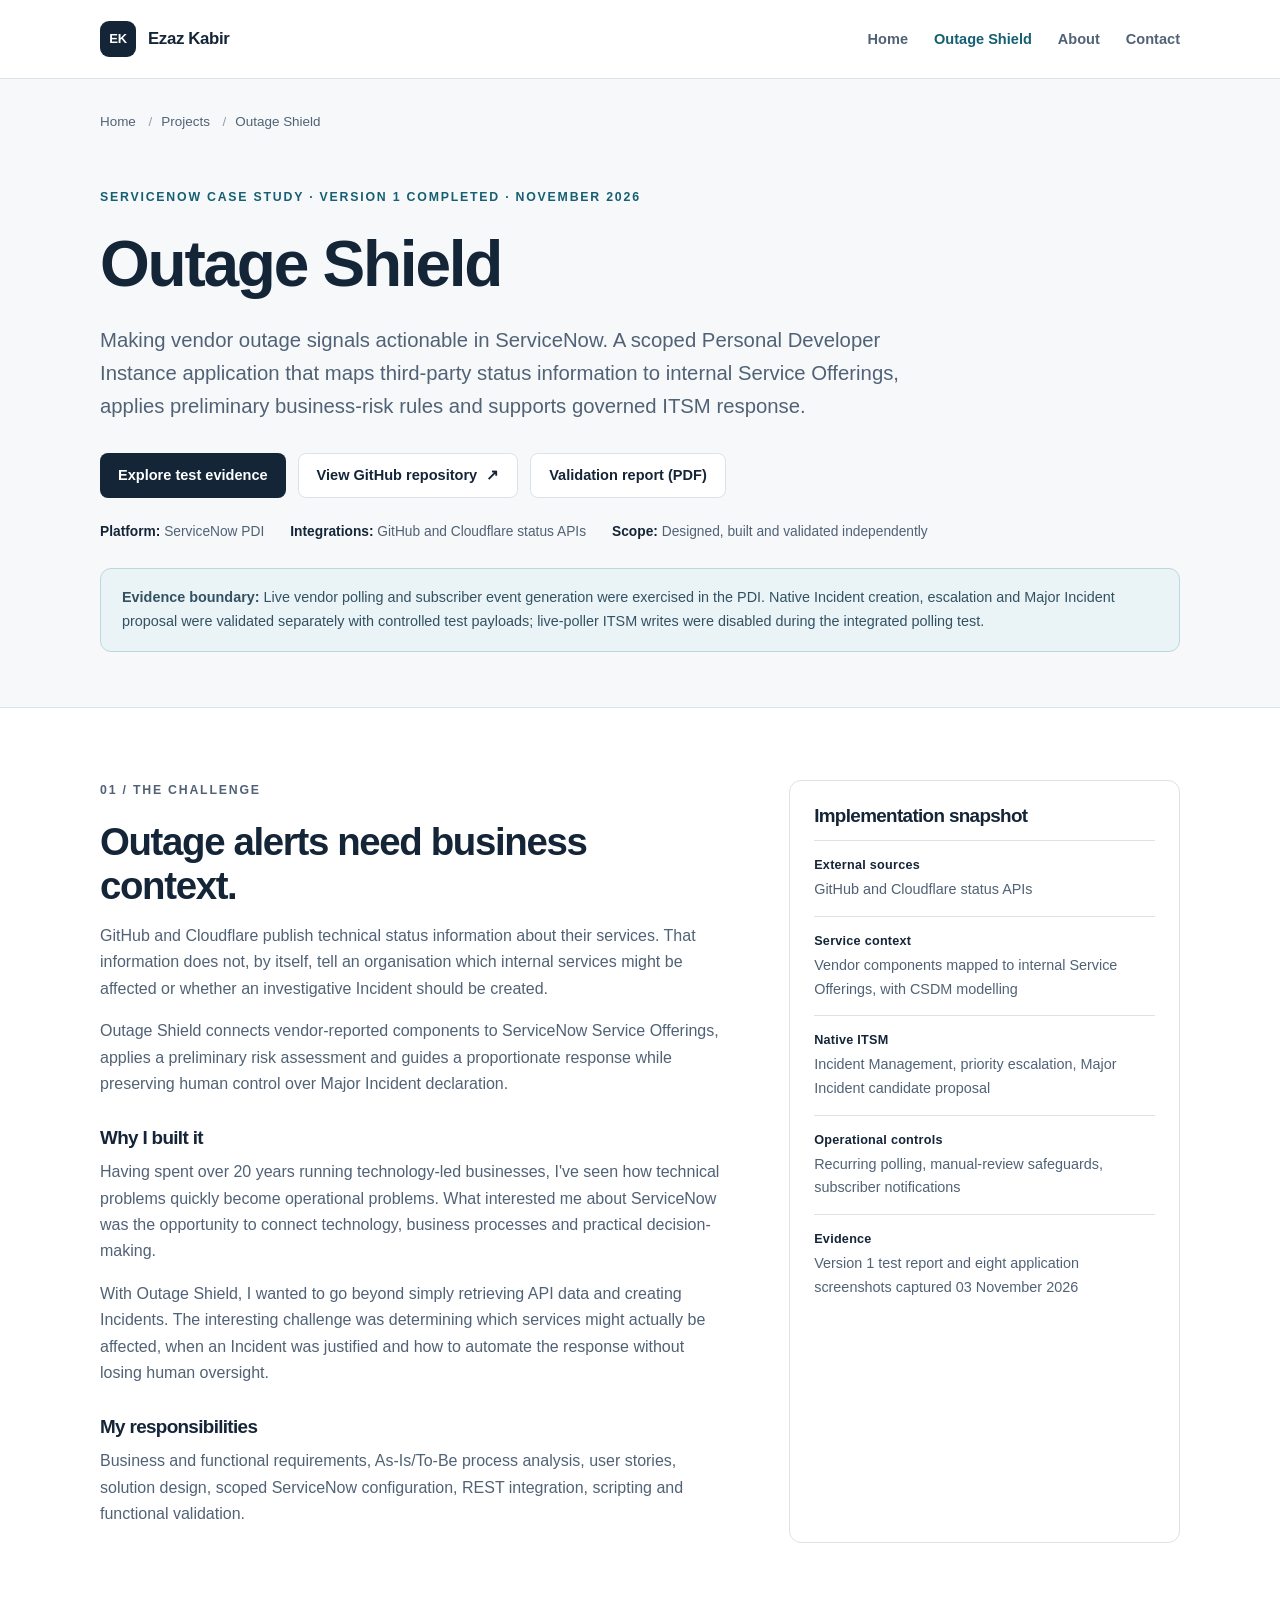
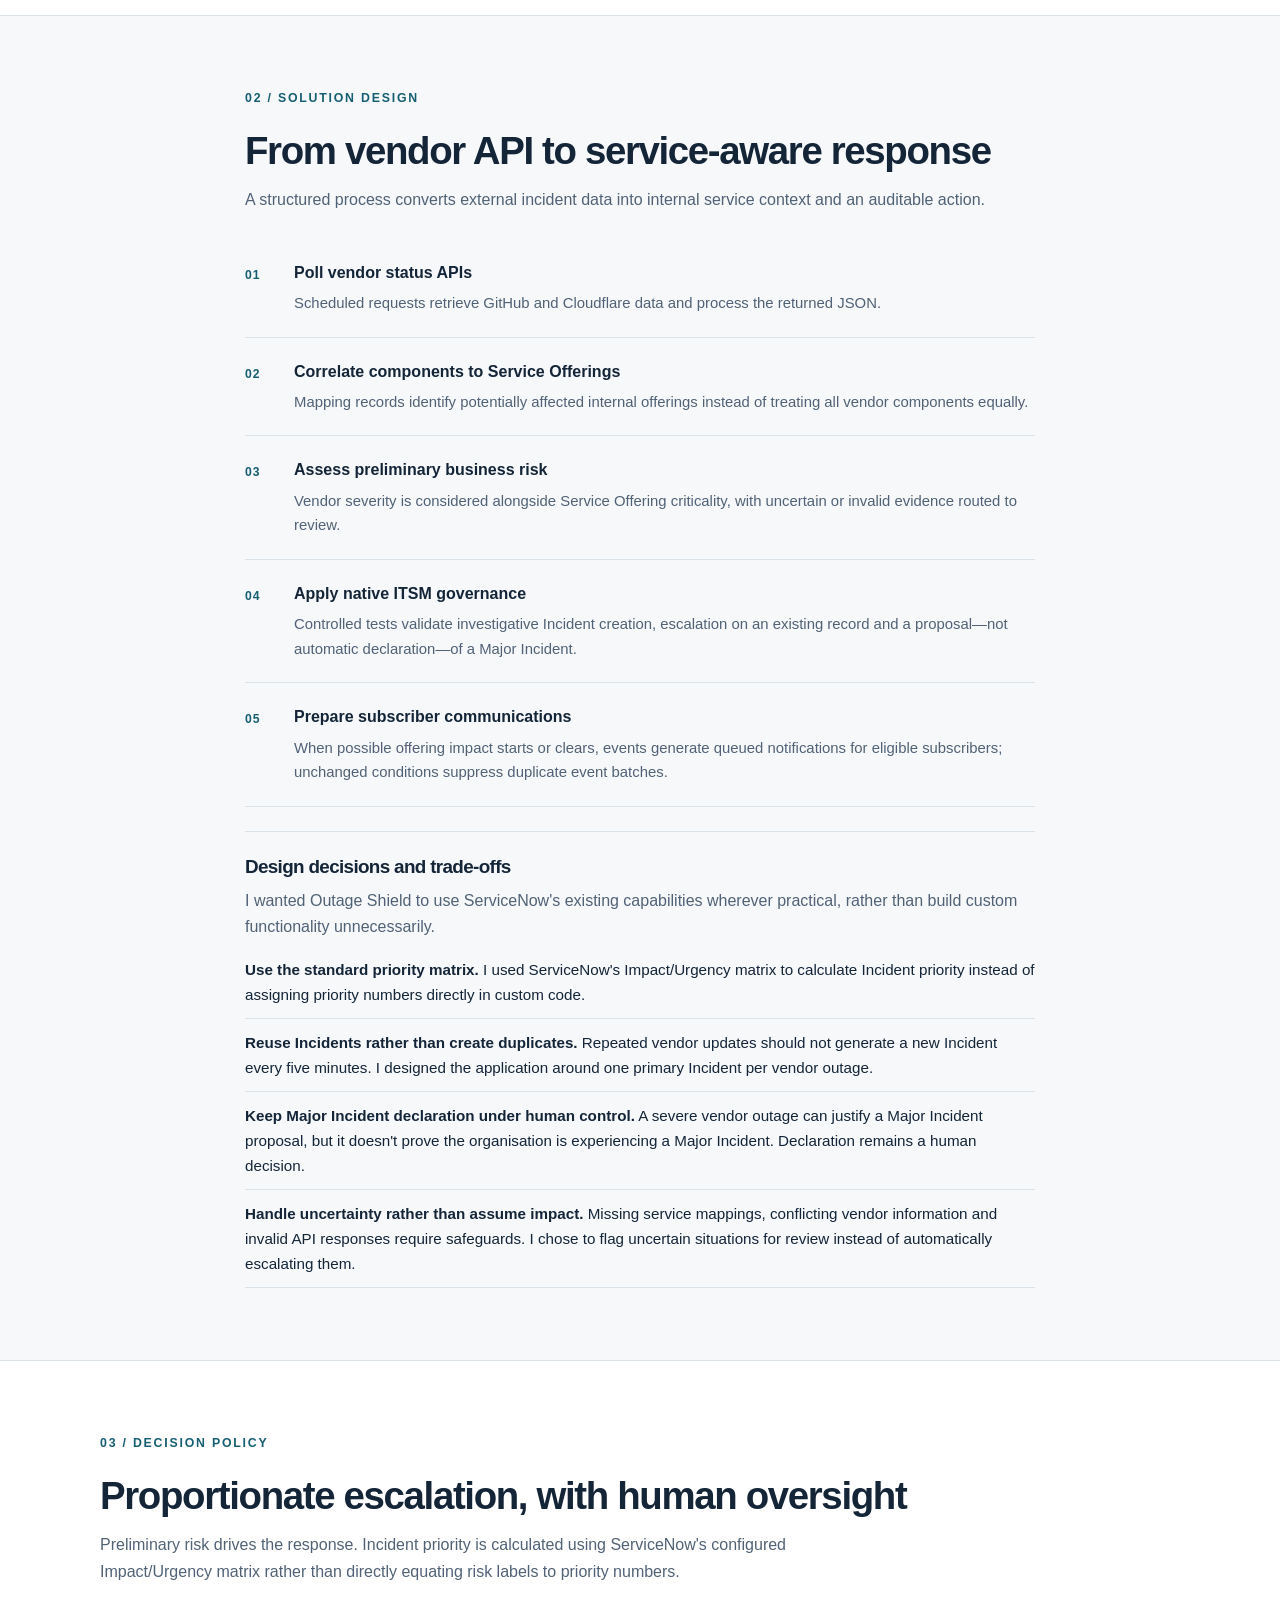
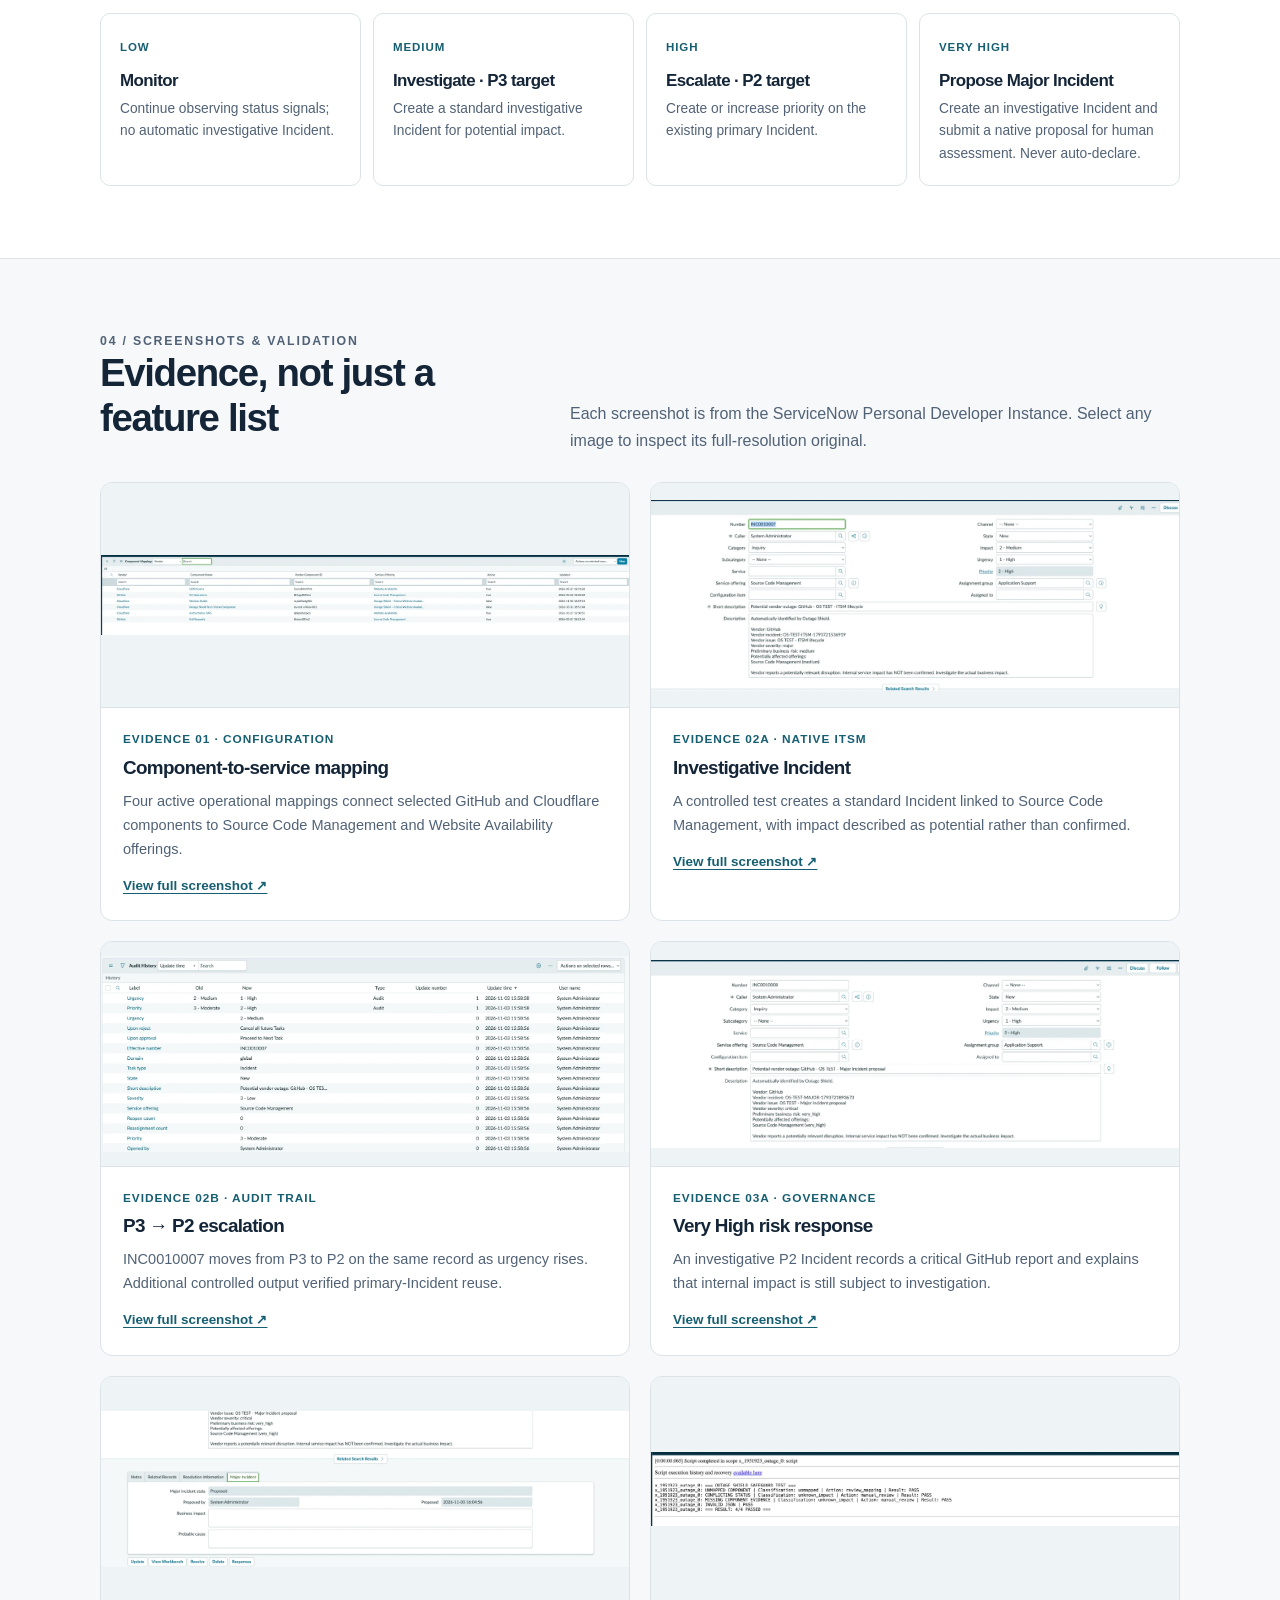
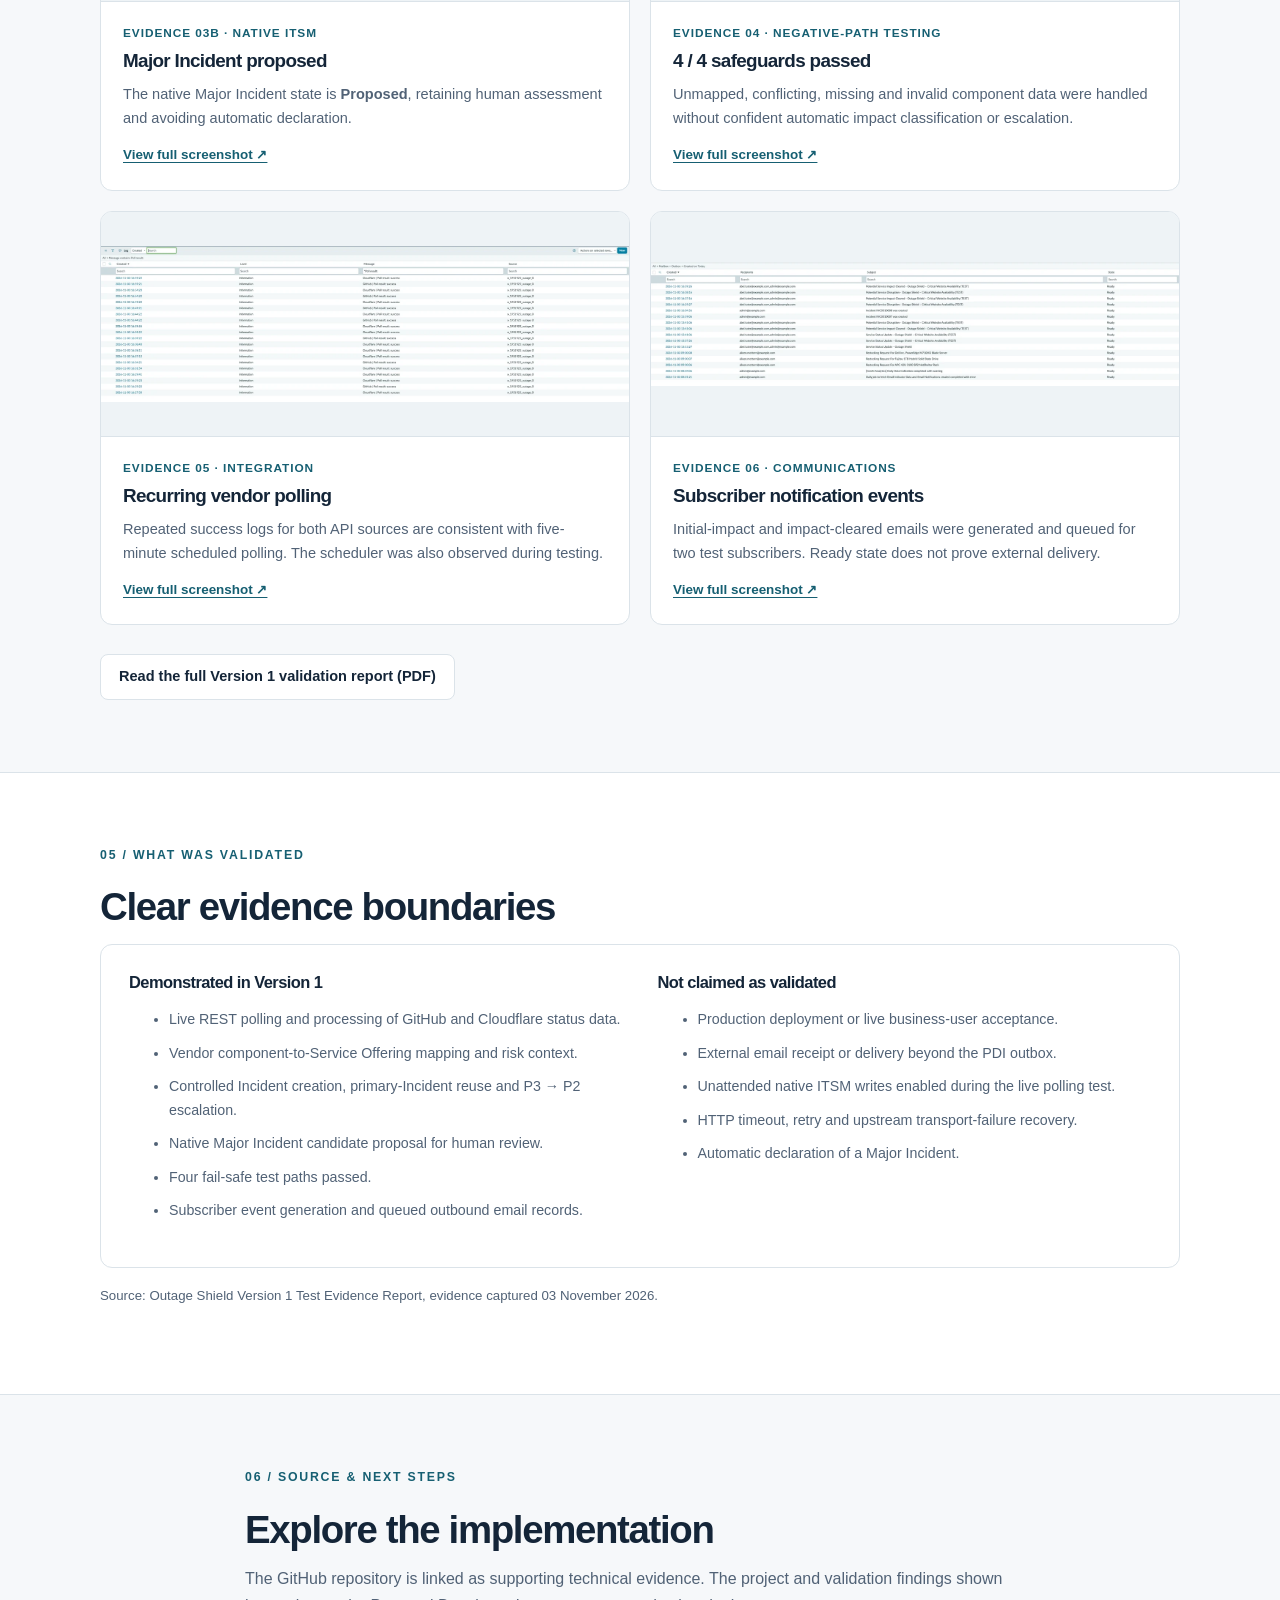
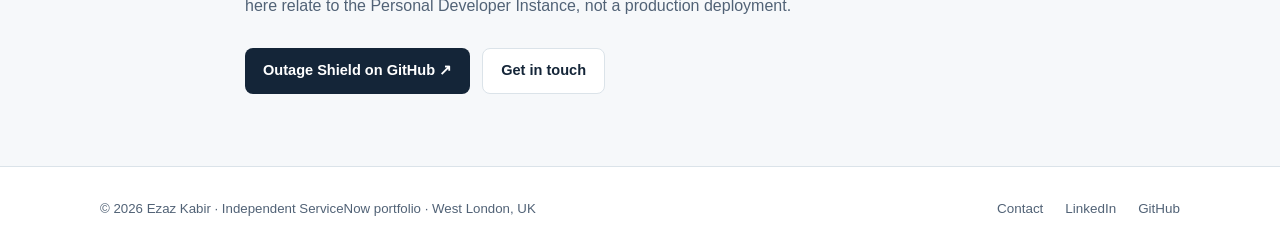
==== commit 0dab10b3: "docs: Add Outage Shield design decisions and trade-offs" ====
--- a/projects/outage-shield/index.html
+++ b/projects/outage-shield/index.html
@@ -1,19 +1,615 @@
-<!DOCTYPE html><html lang="en-GB"><head><meta charset="utf-8"><meta name="viewport" content="width=device-width, initial-scale=1"><meta name="description" content="Evidence-led case study of Outage Shield: ServiceNow SaaS vendor status integrations, service mapping, Incident priority escalation, Major Incident proposals and testing."><meta name="theme-color" content="#142538"><meta property="og:type" content="website"><meta property="og:title" content="Outage Shield | ServiceNow Case Study | Ezaz Kabir"><meta property="og:description" content="Evidence-led case study of Outage Shield: ServiceNow SaaS vendor status integrations, service mapping, Incident priority escalation, Major Incident proposals and testing."><meta property="og:url" content="https://ezazkabir.com/projects/outage-shield/"><meta name="color-scheme" content="light"><link rel="canonical" href="https://ezazkabir.com/projects/outage-shield/"><link rel="icon" href="../../assets/favicon.svg" type="image/svg+xml"><link rel="stylesheet" href="../../assets/site.css"><title>Outage Shield | ServiceNow Case Study | Ezaz Kabir</title></head><body><a class="skip" href="#main">Skip to content</a><header class="site-header"><div class="container nav"><a class="brand" href="../../index.html" aria-label="Ezaz Kabir — home"><span class="mark" aria-hidden="true">EK</span>Ezaz Kabir</a><nav class="nav-links" aria-label="Main navigation"><a href="../../index.html">Home</a><a href="../../projects/outage-shield/index.html" aria-current="page">Outage Shield</a><a href="../../index.html#about">About</a><a href="../../index.html#contact">Contact</a></nav></div></header><main id="main">
-<div class="container breadcrumb"><a href="../../index.html">Home</a><span aria-hidden="true">/</span>Projects<span aria-hidden="true">/</span>Outage Shield</div>
-<section class="project-hero"><div class="container"><p class="eyebrow">ServiceNow case study · Version 1 completed · November 2026</p><h1>Outage Shield</h1><p class="lede">Making vendor outage signals actionable in ServiceNow. A scoped Personal Developer Instance application that maps third-party status information to internal Service Offerings, applies preliminary business-risk rules and supports governed ITSM response.</p><div class="actions"><a class="btn btn-primary" href="#evidence">Explore test evidence</a><a class="btn btn-secondary" href="https://github.com/ezazkabir/outage-shield" target="_blank" rel="noopener noreferrer">View GitHub repository <span aria-hidden="true">↗</span></a><a class="btn btn-secondary" href="../../assets/docs/outage-shield-v1-test-evidence.pdf" target="_blank" rel="noopener noreferrer">Validation report (PDF)</a></div><div class="meta-row"><span><b>Platform:</b> ServiceNow PDI</span><span><b>Integrations:</b> GitHub and Cloudflare status APIs</span><span><b>Scope:</b> Designed, built and validated independently</span></div><div class="notice"><strong>Evidence boundary:</strong> Live vendor polling and subscriber event generation were exercised in the PDI. Native Incident creation, escalation and Major Incident proposal were validated separately with controlled test payloads; live-poller ITSM writes were disabled during the integrated polling test.</div></div></section>
-<section class="section section-soft"><div class="container content-grid"><div><p class="eyebrow">01 / The challenge</p><h2>Outage alerts need business context.</h2><p>GitHub and Cloudflare publish technical status information about their services. That information does not, by itself, tell an organisation which internal services might be affected or whether an investigative Incident should be created.</p><p>Outage Shield connects vendor-reported components to ServiceNow Service Offerings, applies a preliminary risk assessment and guides a proportionate response while preserving human control over Major Incident declaration.</p><h3 style="margin-top:30px">Why I built it</h3><p>Having spent over 20 years running technology-led businesses, I've seen how technical problems quickly become operational problems. What interested me about ServiceNow was the opportunity to connect technology, business processes and practical decision-making.</p><p>With Outage Shield, I wanted to go beyond simply retrieving API data and creating Incidents. The interesting challenge was determining which services might actually be affected, when an Incident was justified and how to automate the response without losing human oversight.</p><h3 style="margin-top:30px">My responsibilities</h3><p>Business and functional requirements, As-Is/To-Be process analysis, user stories, solution design, scoped ServiceNow configuration, REST integration, scripting and functional validation.</p></div><aside class="key-facts"><h3>Implementation snapshot</h3><dl><dt>External sources</dt><dd>GitHub and Cloudflare status APIs</dd><dt>Service context</dt><dd>Vendor components mapped to internal Service Offerings, with CSDM modelling</dd><dt>Native ITSM</dt><dd>Incident Management, priority escalation, Major Incident candidate proposal</dd><dt>Operational controls</dt><dd>Recurring polling, manual-review safeguards, subscriber notifications</dd><dt>Evidence</dt><dd>Version 1 test report and eight application screenshots captured 03 November 2026</dd></dl></aside></div></section>
-<section class="section"><div class="container narrow"><p class="eyebrow">02 / Solution design</p><h2>From vendor API to service-aware response</h2><p class="muted">A structured process converts external incident data into internal service context and an auditable action.</p><ol class="steps"><li><div><strong>Poll vendor status APIs</strong><p>Scheduled requests retrieve GitHub and Cloudflare data and process the returned JSON.</p></div></li><li><div><strong>Correlate components to Service Offerings</strong><p>Mapping records identify potentially affected internal offerings instead of treating all vendor components equally.</p></div></li><li><div><strong>Assess preliminary business risk</strong><p>Vendor severity is considered alongside Service Offering criticality, with uncertain or invalid evidence routed to review.</p></div></li><li><div><strong>Apply native ITSM governance</strong><p>Controlled tests validate investigative Incident creation, escalation on an existing record and a proposal—not automatic declaration—of a Major Incident.</p></div></li><li><div><strong>Prepare subscriber communications</strong><p>When possible offering impact starts or clears, events generate queued notifications for eligible subscribers; unchanged conditions suppress duplicate event batches.</p></div></li></ol></div></section>
-<section class="section section-soft"><div class="container"><p class="eyebrow">03 / Decision policy</p><h2>Proportionate escalation, with human oversight</h2><p class="muted max-text">Preliminary risk drives the response. Incident priority is calculated using ServiceNow's configured Impact/Urgency matrix rather than directly equating risk labels to priority numbers.</p><div class="policy-grid"><article class="policy"><span class="risk">Low</span><h3>Monitor</h3><p>Continue observing status signals; no automatic investigative Incident.</p></article><article class="policy"><span class="risk">Medium</span><h3>Investigate · P3 target</h3><p>Create a standard investigative Incident for potential impact.</p></article><article class="policy"><span class="risk">High</span><h3>Escalate · P2 target</h3><p>Create or increase priority on the existing primary Incident.</p></article><article class="policy"><span class="risk">Very high</span><h3>Propose Major Incident</h3><p>Create an investigative Incident and submit a native proposal for human assessment. Never auto-declare.</p></article></div></div></section>
-<section class="section" id="evidence"><div class="container"><div class="section-header"><div><p class="eyebrow">04 / Screenshots & validation</p><h2>Evidence, not just a feature list</h2></div><p>Each screenshot is from the ServiceNow Personal Developer Instance. Select any image to inspect its full-resolution original.</p></div><div class="evidence-grid">
-<article class="evidence-card"><div class="evidence-picture"><a href="../../assets/screenshots/component-mappings.png" target="_blank" rel="noopener noreferrer"><img src="../../assets/previews/component-mappings.webp" alt="Component mappings with active GitHub and Cloudflare service-offering associations" loading="lazy"></a></div><div class="evidence-body"><p class="figure-num">Evidence 01 · Configuration</p><h3>Component-to-service mapping</h3><p>Four active operational mappings connect selected GitHub and Cloudflare components to Source Code Management and Website Availability offerings.</p><a class="view" href="../../assets/screenshots/component-mappings.png" target="_blank" rel="noopener noreferrer">View full screenshot ↗</a></div></article>
-<article class="evidence-card"><div class="evidence-picture"><a href="../../assets/screenshots/incident-p2.png" target="_blank" rel="noopener noreferrer"><img src="../../assets/previews/incident-p2.webp" alt="Native ServiceNow Incident INC0010007 after Priority 2 escalation" loading="lazy"></a></div><div class="evidence-body"><p class="figure-num">Evidence 02a · Native ITSM</p><h3>Investigative Incident</h3><p>A controlled test creates a standard Incident linked to Source Code Management, with impact described as potential rather than confirmed.</p><a class="view" href="../../assets/screenshots/incident-p2.png" target="_blank" rel="noopener noreferrer">View full screenshot ↗</a></div></article>
-<article class="evidence-card"><div class="evidence-picture"><a href="../../assets/screenshots/incident-audit-p3-to-p2.png" target="_blank" rel="noopener noreferrer"><img src="../../assets/previews/incident-audit-p3-to-p2.webp" alt="Audit history showing urgency and priority changes from P3 to P2 on the same Incident" loading="lazy"></a></div><div class="evidence-body"><p class="figure-num">Evidence 02b · Audit trail</p><h3>P3 → P2 escalation</h3><p>INC0010007 moves from P3 to P2 on the same record as urgency rises. Additional controlled output verified primary-Incident reuse.</p><a class="view" href="../../assets/screenshots/incident-audit-p3-to-p2.png" target="_blank" rel="noopener noreferrer">View full screenshot ↗</a></div></article>
-<article class="evidence-card"><div class="evidence-picture"><a href="../../assets/screenshots/major-incident-details.png" target="_blank" rel="noopener noreferrer"><img src="../../assets/previews/major-incident-details.webp" alt="Incident INC0010008 created for a Very High preliminary vendor business risk" loading="lazy"></a></div><div class="evidence-body"><p class="figure-num">Evidence 03a · Governance</p><h3>Very High risk response</h3><p>An investigative P2 Incident records a critical GitHub report and explains that internal impact is still subject to investigation.</p><a class="view" href="../../assets/screenshots/major-incident-details.png" target="_blank" rel="noopener noreferrer">View full screenshot ↗</a></div></article>
-<article class="evidence-card"><div class="evidence-picture"><a href="../../assets/screenshots/major-incident-proposed.png" target="_blank" rel="noopener noreferrer"><img src="../../assets/previews/major-incident-proposed.webp" alt="Major Incident tab showing state Proposed, not declared" loading="lazy"></a></div><div class="evidence-body"><p class="figure-num">Evidence 03b · Native ITSM</p><h3>Major Incident proposed</h3><p>The native Major Incident state is <strong>Proposed</strong>, retaining human assessment and avoiding automatic declaration.</p><a class="view" href="../../assets/screenshots/major-incident-proposed.png" target="_blank" rel="noopener noreferrer">View full screenshot ↗</a></div></article>
-<article class="evidence-card"><div class="evidence-picture"><a href="../../assets/screenshots/failure-safeguards.png" target="_blank" rel="noopener noreferrer"><img src="../../assets/previews/failure-safeguards.webp" alt="ServiceNow script output listing four passing negative-path safeguard tests" loading="lazy"></a></div><div class="evidence-body"><p class="figure-num">Evidence 04 · Negative-path testing</p><h3>4 / 4 safeguards passed</h3><p>Unmapped, conflicting, missing and invalid component data were handled without confident automatic impact classification or escalation.</p><a class="view" href="../../assets/screenshots/failure-safeguards.png" target="_blank" rel="noopener noreferrer">View full screenshot ↗</a></div></article>
-<article class="evidence-card"><div class="evidence-picture"><a href="../../assets/screenshots/scheduled-polling.png" target="_blank" rel="noopener noreferrer"><img src="../../assets/previews/scheduled-polling.webp" alt="ServiceNow system logs recording repeated success for GitHub and Cloudflare polling" loading="lazy"></a></div><div class="evidence-body"><p class="figure-num">Evidence 05 · Integration</p><h3>Recurring vendor polling</h3><p>Repeated success logs for both API sources are consistent with five-minute scheduled polling. The scheduler was also observed during testing.</p><a class="view" href="../../assets/screenshots/scheduled-polling.png" target="_blank" rel="noopener noreferrer">View full screenshot ↗</a></div></article>
-<article class="evidence-card"><div class="evidence-picture"><a href="../../assets/screenshots/outbound-notifications.png" target="_blank" rel="noopener noreferrer"><img src="../../assets/previews/outbound-notifications.webp" alt="ServiceNow outbox with initial and cleared disruption notification records queued for two test recipients" loading="lazy"></a></div><div class="evidence-body"><p class="figure-num">Evidence 06 · Communications</p><h3>Subscriber notification events</h3><p>Initial-impact and impact-cleared emails were generated and queued for two test subscribers. Ready state does not prove external delivery.</p><a class="view" href="../../assets/screenshots/outbound-notifications.png" target="_blank" rel="noopener noreferrer">View full screenshot ↗</a></div></article>
-</div><div class="report-action"><a class="btn btn-secondary" href="../../assets/docs/outage-shield-v1-test-evidence.pdf" target="_blank" rel="noopener noreferrer">Read the full Version 1 validation report (PDF)</a></div></div></section>
-<section class="section section-soft"><div class="container"><p class="eyebrow">05 / What was validated</p><h2>Clear evidence boundaries</h2><div class="integrity"><div class="integrity-grid"><div><h3>Demonstrated in Version 1</h3><ul><li>Live REST polling and processing of GitHub and Cloudflare status data.</li><li>Vendor component-to-Service Offering mapping and risk context.</li><li>Controlled Incident creation, primary-Incident reuse and P3 → P2 escalation.</li><li>Native Major Incident candidate proposal for human review.</li><li>Four fail-safe test paths passed.</li><li>Subscriber event generation and queued outbound email records.</li></ul></div><div><h3>Not claimed as validated</h3><ul><li>Production deployment or live business-user acceptance.</li><li>External email receipt or delivery beyond the PDI outbox.</li><li>Unattended native ITSM writes enabled during the live polling test.</li><li>HTTP timeout, retry and upstream transport-failure recovery.</li><li>Automatic declaration of a Major Incident.</li></ul></div></div></div><p class="small-note" style="margin-top:17px">Source: Outage Shield Version 1 Test Evidence Report, evidence captured 03 November 2026.</p></div></section>
-<section class="section"><div class="container narrow"><p class="eyebrow">06 / Source & next steps</p><h2>Explore the implementation</h2><p class="muted">The GitHub repository is linked as supporting technical evidence. The project and validation findings shown here relate to the Personal Developer Instance, not a production deployment.</p><div class="actions"><a class="btn btn-primary" href="https://github.com/ezazkabir/outage-shield" target="_blank" rel="noopener noreferrer">Outage Shield on GitHub ↗</a><a class="btn btn-secondary" href="../../index.html#contact">Get in touch</a></div></div></section>
-</main><footer class="site-footer"><div class="container footer-inner"><p>© 2026 Ezaz Kabir · Independent ServiceNow portfolio · West London, UK</p><div class="footer-links"><a href="../../index.html#contact">Contact</a><a href="https://www.linkedin.com/in/ezazkabir/" target="_blank" rel="noopener noreferrer">LinkedIn</a><a href="https://github.com/ezazkabir" target="_blank" rel="noopener noreferrer">GitHub</a></div></div></footer></body></html>
+
+<!DOCTYPE html>
+<html lang="en-GB">
+<head>
+  <meta charset="utf-8">
+  <meta name="viewport" content="width=device-width, initial-scale=1">
+  <meta name="description" content="Evidence-led case study of Outage Shield: ServiceNow SaaS vendor status integrations, service mapping, Incident priority escalation, Major Incident proposals and testing.">
+  <meta name="theme-color" content="#142538">
+  <meta property="og:type" content="website">
+  <meta property="og:title" content="Outage Shield | ServiceNow Case Study | Ezaz Kabir">
+  <meta property="og:description" content="Evidence-led case study of Outage Shield: ServiceNow SaaS vendor status integrations, service mapping, Incident priority escalation, Major Incident proposals and testing.">
+  <meta property="og:url" content="https://ezazkabir.com/projects/outage-shield/">
+  <meta name="color-scheme" content="light">
+  <link rel="canonical" href="https://ezazkabir.com/projects/outage-shield/">
+  <link rel="icon" href="../../assets/favicon.svg" type="image/svg+xml">
+  <link rel="stylesheet" href="../../assets/site.css">
+  <title>Outage Shield | ServiceNow Case Study | Ezaz Kabir</title>
+</head>
+<body>
+
+<a class="skip" href="#main">Skip to content</a>
+
+<header class="site-header">
+  <div class="container nav">
+    <a class="brand" href="../../index.html" aria-label="Ezaz Kabir — home">
+      <span class="mark" aria-hidden="true">EK</span>Ezaz Kabir
+    </a>
+    <nav class="nav-links" aria-label="Main navigation">
+      <a href="../../index.html">Home</a>
+      <a href="../../projects/outage-shield/index.html" aria-current="page">Outage Shield</a>
+      <a href="../../index.html#about">About</a>
+      <a href="../../index.html#contact">Contact</a>
+    </nav>
+  </div>
+</header>
+
+<main id="main">
+
+<div class="container breadcrumb">
+  <a href="../../index.html">Home</a>
+  <span aria-hidden="true">/</span>Projects
+  <span aria-hidden="true">/</span>Outage Shield
+</div>
+
+<!-- HERO -->
+
+<section class="project-hero">
+  <div class="container">
+    <p class="eyebrow">ServiceNow case study · Version 1 completed · November 2026</p>
+
+    <h1>Outage Shield</h1>
+
+    <p class="lede">
+      Making vendor outage signals actionable in ServiceNow.
+      A scoped Personal Developer Instance application that maps third-party
+      status information to internal Service Offerings, applies preliminary
+      business-risk rules and supports governed ITSM response.
+    </p>
+
+    <div class="actions">
+      <a class="btn btn-primary" href="#evidence">Explore test evidence</a>
+      <a class="btn btn-secondary"
+         href="https://github.com/ezazkabir/outage-shield"
+         target="_blank" rel="noopener noreferrer">
+        View GitHub repository <span aria-hidden="true">↗</span>
+      </a>
+      <a class="btn btn-secondary"
+         href="../../assets/docs/outage-shield-v1-test-evidence.pdf"
+         target="_blank" rel="noopener noreferrer">
+        Validation report (PDF)
+      </a>
+    </div>
+
+    <div class="meta-row">
+      <span><b>Platform:</b> ServiceNow PDI</span>
+      <span><b>Integrations:</b> GitHub and Cloudflare status APIs</span>
+      <span><b>Scope:</b> Designed, built and validated independently</span>
+    </div>
+
+    <div class="notice">
+      <strong>Evidence boundary:</strong>
+      Live vendor polling and subscriber event generation were exercised in the PDI.
+      Native Incident creation, escalation and Major Incident proposal were
+      validated separately with controlled test payloads; live-poller ITSM writes
+      were disabled during the integrated polling test.
+    </div>
+  </div>
+</section>
+
+<!-- 01 / THE CHALLENGE -->
+
+<section class="section section-soft">
+  <div class="container content-grid">
+    <div>
+      <p class="eyebrow">01 / The challenge</p>
+      <h2>Outage alerts need business context.</h2>
+
+      <p>
+        GitHub and Cloudflare publish technical status information about their
+        services. That information does not, by itself, tell an organisation
+        which internal services might be affected or whether an investigative
+        Incident should be created.
+      </p>
+
+      <p>
+        Outage Shield connects vendor-reported components to ServiceNow
+        Service Offerings, applies a preliminary risk assessment and guides
+        a proportionate response while preserving human control over
+        Major Incident declaration.
+      </p>
+
+      <h3 style="margin-top:30px">Why I built it</h3>
+
+      <p>
+        Having spent over 20 years running technology-led businesses, I've seen
+        how technical problems quickly become operational problems. What
+        interested me about ServiceNow was the opportunity to connect technology,
+        business processes and practical decision-making.
+      </p>
+
+      <p>
+        With Outage Shield, I wanted to go beyond simply retrieving API data
+        and creating Incidents. The interesting challenge was determining
+        which services might actually be affected, when an Incident was
+        justified and how to automate the response without losing human oversight.
+      </p>
+
+      <h3 style="margin-top:30px">My responsibilities</h3>
+
+      <p>
+        Business and functional requirements, As-Is/To-Be process analysis,
+        user stories, solution design, scoped ServiceNow configuration,
+        REST integration, scripting and functional validation.
+      </p>
+    </div>
+
+    <aside class="key-facts">
+      <h3>Implementation snapshot</h3>
+      <dl>
+        <dt>External sources</dt>
+        <dd>GitHub and Cloudflare status APIs</dd>
+
+        <dt>Service context</dt>
+        <dd>Vendor components mapped to internal Service Offerings, with CSDM modelling</dd>
+
+        <dt>Native ITSM</dt>
+        <dd>Incident Management, priority escalation, Major Incident candidate proposal</dd>
+
+        <dt>Operational controls</dt>
+        <dd>Recurring polling, manual-review safeguards, subscriber notifications</dd>
+
+        <dt>Evidence</dt>
+        <dd>Version 1 test report and eight application screenshots captured 03 November 2026</dd>
+      </dl>
+    </aside>
+  </div>
+</section>
+
+<!-- 02 / SOLUTION DESIGN -->
+
+<section class="section">
+  <div class="container narrow">
+    <p class="eyebrow">02 / Solution design</p>
+    <h2>From vendor API to service-aware response</h2>
+
+    <p class="muted">
+      A structured process converts external incident data into internal
+      service context and an auditable action.
+    </p>
+
+    <ol class="steps">
+      <li>
+        <div>
+          <strong>Poll vendor status APIs</strong>
+          <p>
+            Scheduled requests retrieve GitHub and Cloudflare data
+            and process the returned JSON.
+          </p>
+        </div>
+      </li>
+
+      <li>
+        <div>
+          <strong>Correlate components to Service Offerings</strong>
+          <p>
+            Mapping records identify potentially affected internal offerings
+            instead of treating all vendor components equally.
+          </p>
+        </div>
+      </li>
+
+      <li>
+        <div>
+          <strong>Assess preliminary business risk</strong>
+          <p>
+            Vendor severity is considered alongside Service Offering
+            criticality, with uncertain or invalid evidence routed to review.
+          </p>
+        </div>
+      </li>
+
+      <li>
+        <div>
+          <strong>Apply native ITSM governance</strong>
+          <p>
+            Controlled tests validate investigative Incident creation,
+            escalation on an existing record and a proposal—not automatic
+            declaration—of a Major Incident.
+          </p>
+        </div>
+      </li>
+
+      <li>
+        <div>
+          <strong>Prepare subscriber communications</strong>
+          <p>
+            When possible offering impact starts or clears, events generate
+            queued notifications for eligible subscribers; unchanged
+            conditions suppress duplicate event batches.
+          </p>
+        </div>
+      </li>
+    </ol>
+
+    <!-- NEW: DESIGN DECISIONS AND TRADE-OFFS -->
+
+    <div class="mini-rule" aria-hidden="true"></div>
+
+    <h3>Design decisions and trade-offs</h3>
+
+    <p class="muted">
+      I wanted Outage Shield to use ServiceNow's existing capabilities
+      wherever practical, rather than build custom functionality unnecessarily.
+    </p>
+
+    <ul class="list-clean">
+      <li>
+        <strong>Use the standard priority matrix.</strong>
+        I used ServiceNow's Impact/Urgency matrix to calculate Incident
+        priority instead of assigning priority numbers directly in custom code.
+      </li>
+
+      <li>
+        <strong>Reuse Incidents rather than create duplicates.</strong>
+        Repeated vendor updates should not generate a new Incident every
+        five minutes. I designed the application around one primary
+        Incident per vendor outage.
+      </li>
+
+      <li>
+        <strong>Keep Major Incident declaration under human control.</strong>
+        A severe vendor outage can justify a Major Incident proposal, but
+        it doesn't prove the organisation is experiencing a Major Incident.
+        Declaration remains a human decision.
+      </li>
+
+      <li>
+        <strong>Handle uncertainty rather than assume impact.</strong>
+        Missing service mappings, conflicting vendor information and
+        invalid API responses require safeguards. I chose to flag uncertain
+        situations for review instead of automatically escalating them.
+      </li>
+    </ul>
+
+  </div>
+</section>
+
+<!-- 03 / DECISION POLICY -->
+
+<section class="section section-soft">
+  <div class="container">
+    <p class="eyebrow">03 / Decision policy</p>
+    <h2>Proportionate escalation, with human oversight</h2>
+
+    <p class="muted max-text">
+      Preliminary risk drives the response. Incident priority is calculated
+      using ServiceNow's configured Impact/Urgency matrix rather than directly
+      equating risk labels to priority numbers.
+    </p>
+
+    <div class="policy-grid">
+      <article class="policy">
+        <span class="risk">Low</span>
+        <h3>Monitor</h3>
+        <p>Continue observing status signals; no automatic investigative Incident.</p>
+      </article>
+
+      <article class="policy">
+        <span class="risk">Medium</span>
+        <h3>Investigate · P3 target</h3>
+        <p>Create a standard investigative Incident for potential impact.</p>
+      </article>
+
+      <article class="policy">
+        <span class="risk">High</span>
+        <h3>Escalate · P2 target</h3>
+        <p>Create or increase priority on the existing primary Incident.</p>
+      </article>
+
+      <article class="policy">
+        <span class="risk">Very high</span>
+        <h3>Propose Major Incident</h3>
+        <p>
+          Create an investigative Incident and submit a native proposal
+          for human assessment. Never auto-declare.
+        </p>
+      </article>
+    </div>
+  </div>
+</section>
+
+<!-- 04 / SCREENSHOTS & VALIDATION -->
+
+<section class="section" id="evidence">
+  <div class="container">
+
+    <div class="section-header">
+      <div>
+        <p class="eyebrow">04 / Screenshots & validation</p>
+        <h2>Evidence, not just a feature list</h2>
+      </div>
+
+      <p>
+        Each screenshot is from the ServiceNow Personal Developer Instance.
+        Select any image to inspect its full-resolution original.
+      </p>
+    </div>
+
+    <div class="evidence-grid">
+
+      <article class="evidence-card">
+        <div class="evidence-picture">
+          <a href="../../assets/screenshots/component-mappings.png"
+             target="_blank" rel="noopener noreferrer">
+            <img src="../../assets/previews/component-mappings.webp"
+                 alt="Component mappings with active GitHub and Cloudflare service-offering associations"
+                 loading="lazy">
+          </a>
+        </div>
+        <div class="evidence-body">
+          <p class="figure-num">Evidence 01 · Configuration</p>
+          <h3>Component-to-service mapping</h3>
+          <p>
+            Four active operational mappings connect selected GitHub
+            and Cloudflare components to Source Code Management and
+            Website Availability offerings.
+          </p>
+          <a class="view" href="../../assets/screenshots/component-mappings.png"
+             target="_blank" rel="noopener noreferrer">
+            View full screenshot ↗
+          </a>
+        </div>
+      </article>
+
+      <article class="evidence-card">
+        <div class="evidence-picture">
+          <a href="../../assets/screenshots/incident-p2.png"
+             target="_blank" rel="noopener noreferrer">
+            <img src="../../assets/previews/incident-p2.webp"
+                 alt="Native ServiceNow Incident INC0010007 after Priority 2 escalation"
+                 loading="lazy">
+          </a>
+        </div>
+        <div class="evidence-body">
+          <p class="figure-num">Evidence 02a · Native ITSM</p>
+          <h3>Investigative Incident</h3>
+          <p>
+            A controlled test creates a standard Incident linked to
+            Source Code Management, with impact described as potential
+            rather than confirmed.
+          </p>
+          <a class="view" href="../../assets/screenshots/incident-p2.png"
+             target="_blank" rel="noopener noreferrer">
+            View full screenshot ↗
+          </a>
+        </div>
+      </article>
+
+      <article class="evidence-card">
+        <div class="evidence-picture">
+          <a href="../../assets/screenshots/incident-audit-p3-to-p2.png"
+             target="_blank" rel="noopener noreferrer">
+            <img src="../../assets/previews/incident-audit-p3-to-p2.webp"
+                 alt="Audit history showing urgency and priority changes from P3 to P2 on the same Incident"
+                 loading="lazy">
+          </a>
+        </div>
+        <div class="evidence-body">
+          <p class="figure-num">Evidence 02b · Audit trail</p>
+          <h3>P3 → P2 escalation</h3>
+          <p>
+            INC0010007 moves from P3 to P2 on the same record as urgency
+            rises. Additional controlled output verified primary-Incident reuse.
+          </p>
+          <a class="view" href="../../assets/screenshots/incident-audit-p3-to-p2.png"
+             target="_blank" rel="noopener noreferrer">
+            View full screenshot ↗
+          </a>
+        </div>
+      </article>
+
+      <article class="evidence-card">
+        <div class="evidence-picture">
+          <a href="../../assets/screenshots/major-incident-details.png"
+             target="_blank" rel="noopener noreferrer">
+            <img src="../../assets/previews/major-incident-details.webp"
+                 alt="Incident INC0010008 created for a Very High preliminary vendor business risk"
+                 loading="lazy">
+          </a>
+        </div>
+        <div class="evidence-body">
+          <p class="figure-num">Evidence 03a · Governance</p>
+          <h3>Very High risk response</h3>
+          <p>
+            An investigative P2 Incident records a critical GitHub report
+            and explains that internal impact is still subject to investigation.
+          </p>
+          <a class="view" href="../../assets/screenshots/major-incident-details.png"
+             target="_blank" rel="noopener noreferrer">
+            View full screenshot ↗
+          </a>
+        </div>
+      </article>
+
+      <article class="evidence-card">
+        <div class="evidence-picture">
+          <a href="../../assets/screenshots/major-incident-proposed.png"
+             target="_blank" rel="noopener noreferrer">
+            <img src="../../assets/previews/major-incident-proposed.webp"
+                 alt="Major Incident tab showing state Proposed, not declared"
+                 loading="lazy">
+          </a>
+        </div>
+        <div class="evidence-body">
+          <p class="figure-num">Evidence 03b · Native ITSM</p>
+          <h3>Major Incident proposed</h3>
+          <p>
+            The native Major Incident state is <strong>Proposed</strong>,
+            retaining human assessment and avoiding automatic declaration.
+          </p>
+          <a class="view" href="../../assets/screenshots/major-incident-proposed.png"
+             target="_blank" rel="noopener noreferrer">
+            View full screenshot ↗
+          </a>
+        </div>
+      </article>
+
+      <article class="evidence-card">
+        <div class="evidence-picture">
+          <a href="../../assets/screenshots/failure-safeguards.png"
+             target="_blank" rel="noopener noreferrer">
+            <img src="../../assets/previews/failure-safeguards.webp"
+                 alt="ServiceNow script output listing four passing negative-path safeguard tests"
+                 loading="lazy">
+          </a>
+        </div>
+        <div class="evidence-body">
+          <p class="figure-num">Evidence 04 · Negative-path testing</p>
+          <h3>4 / 4 safeguards passed</h3>
+          <p>
+            Unmapped, conflicting, missing and invalid component data
+            were handled without confident automatic impact classification
+            or escalation.
+          </p>
+          <a class="view" href="../../assets/screenshots/failure-safeguards.png"
+             target="_blank" rel="noopener noreferrer">
+            View full screenshot ↗
+          </a>
+        </div>
+      </article>
+
+      <article class="evidence-card">
+        <div class="evidence-picture">
+          <a href="../../assets/screenshots/scheduled-polling.png"
+             target="_blank" rel="noopener noreferrer">
+            <img src="../../assets/previews/scheduled-polling.webp"
+                 alt="ServiceNow system logs recording repeated success for GitHub and Cloudflare polling"
+                 loading="lazy">
+          </a>
+        </div>
+        <div class="evidence-body">
+          <p class="figure-num">Evidence 05 · Integration</p>
+          <h3>Recurring vendor polling</h3>
+          <p>
+            Repeated success logs for both API sources are consistent with
+            five-minute scheduled polling. The scheduler was also observed
+            during testing.
+          </p>
+          <a class="view" href="../../assets/screenshots/scheduled-polling.png"
+             target="_blank" rel="noopener noreferrer">
+            View full screenshot ↗
+          </a>
+        </div>
+      </article>
+
+      <article class="evidence-card">
+        <div class="evidence-picture">
+          <a href="../../assets/screenshots/outbound-notifications.png"
+             target="_blank" rel="noopener noreferrer">
+            <img src="../../assets/previews/outbound-notifications.webp"
+                 alt="ServiceNow outbox with initial and cleared disruption notification records queued for two test recipients"
+                 loading="lazy">
+          </a>
+        </div>
+        <div class="evidence-body">
+          <p class="figure-num">Evidence 06 · Communications</p>
+          <h3>Subscriber notification events</h3>
+          <p>
+            Initial-impact and impact-cleared emails were generated and queued
+            for two test subscribers. Ready state does not prove external delivery.
+          </p>
+          <a class="view" href="../../assets/screenshots/outbound-notifications.png"
+             target="_blank" rel="noopener noreferrer">
+            View full screenshot ↗
+          </a>
+        </div>
+      </article>
+
+    </div>
+
+    <div class="report-action">
+      <a class="btn btn-secondary"
+         href="../../assets/docs/outage-shield-v1-test-evidence.pdf"
+         target="_blank" rel="noopener noreferrer">
+        Read the full Version 1 validation report (PDF)
+      </a>
+    </div>
+  </div>
+</section>
+
+<!-- 05 / WHAT WAS VALIDATED -->
+
+<section class="section section-soft">
+  <div class="container">
+    <p class="eyebrow">05 / What was validated</p>
+    <h2>Clear evidence boundaries</h2>
+
+    <div class="integrity">
+      <div class="integrity-grid">
+        <div>
+          <h3>Demonstrated in Version 1</h3>
+          <ul>
+            <li>Live REST polling and processing of GitHub and Cloudflare status data.</li>
+            <li>Vendor component-to-Service Offering mapping and risk context.</li>
+            <li>Controlled Incident creation, primary-Incident reuse and P3 → P2 escalation.</li>
+            <li>Native Major Incident candidate proposal for human review.</li>
+            <li>Four fail-safe test paths passed.</li>
+            <li>Subscriber event generation and queued outbound email records.</li>
+          </ul>
+        </div>
+
+        <div>
+          <h3>Not claimed as validated</h3>
+          <ul>
+            <li>Production deployment or live business-user acceptance.</li>
+            <li>External email receipt or delivery beyond the PDI outbox.</li>
+            <li>Unattended native ITSM writes enabled during the live polling test.</li>
+            <li>HTTP timeout, retry and upstream transport-failure recovery.</li>
+            <li>Automatic declaration of a Major Incident.</li>
+          </ul>
+        </div>
+      </div>
+    </div>
+
+    <p class="small-note" style="margin-top:17px">
+      Source: Outage Shield Version 1 Test Evidence Report,
+      evidence captured 03 November 2026.
+    </p>
+  </div>
+</section>
+
+<!-- 06 / SOURCE & NEXT STEPS -->
+
+<section class="section">
+  <div class="container narrow">
+    <p class="eyebrow">06 / Source & next steps</p>
+    <h2>Explore the implementation</h2>
+
+    <p class="muted">
+      The GitHub repository is linked as supporting technical evidence.
+      The project and validation findings shown here relate to the
+      Personal Developer Instance, not a production deployment.
+    </p>
+
+    <div class="actions">
+      <a class="btn btn-primary"
+         href="https://github.com/ezazkabir/outage-shield"
+         target="_blank" rel="noopener noreferrer">
+        Outage Shield on GitHub ↗
+      </a>
+      <a class="btn btn-secondary" href="../../index.html#contact">
+        Get in touch
+      </a>
+    </div>
+  </div>
+</section>
+
+</main>
+
+<footer class="site-footer">
+  <div class="container footer-inner">
+    <p>© 2026 Ezaz Kabir · Independent ServiceNow portfolio · West London, UK</p>
+
+    <div class="footer-links">
+      <a href="../../index.html#contact">Contact</a>
+      <a href="https://www.linkedin.com/in/ezazkabir/"
+         target="_blank" rel="noopener noreferrer">LinkedIn</a>
+      <a href="https://github.com/ezazkabir"
+         target="_blank" rel="noopener noreferrer">GitHub</a>
+    </div>
+  </div>
+</footer>
+
+</body>
+</html>
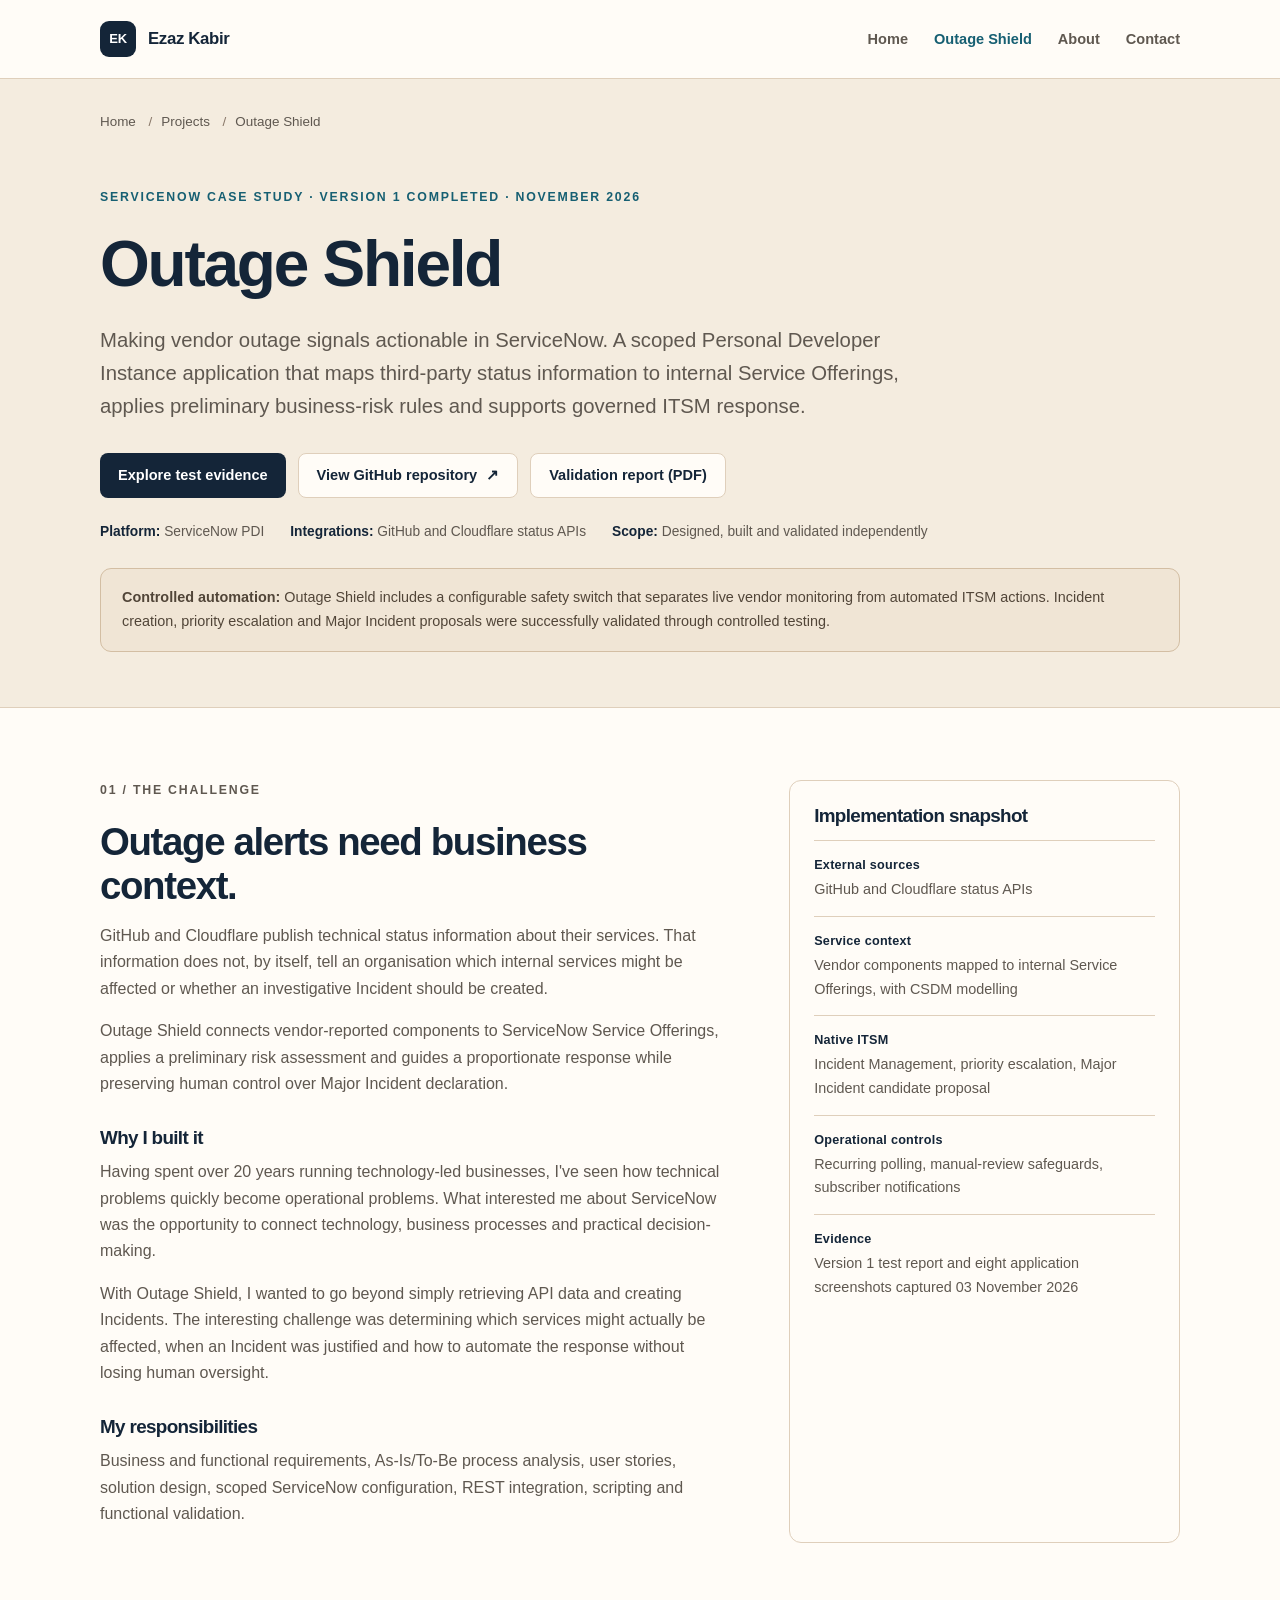
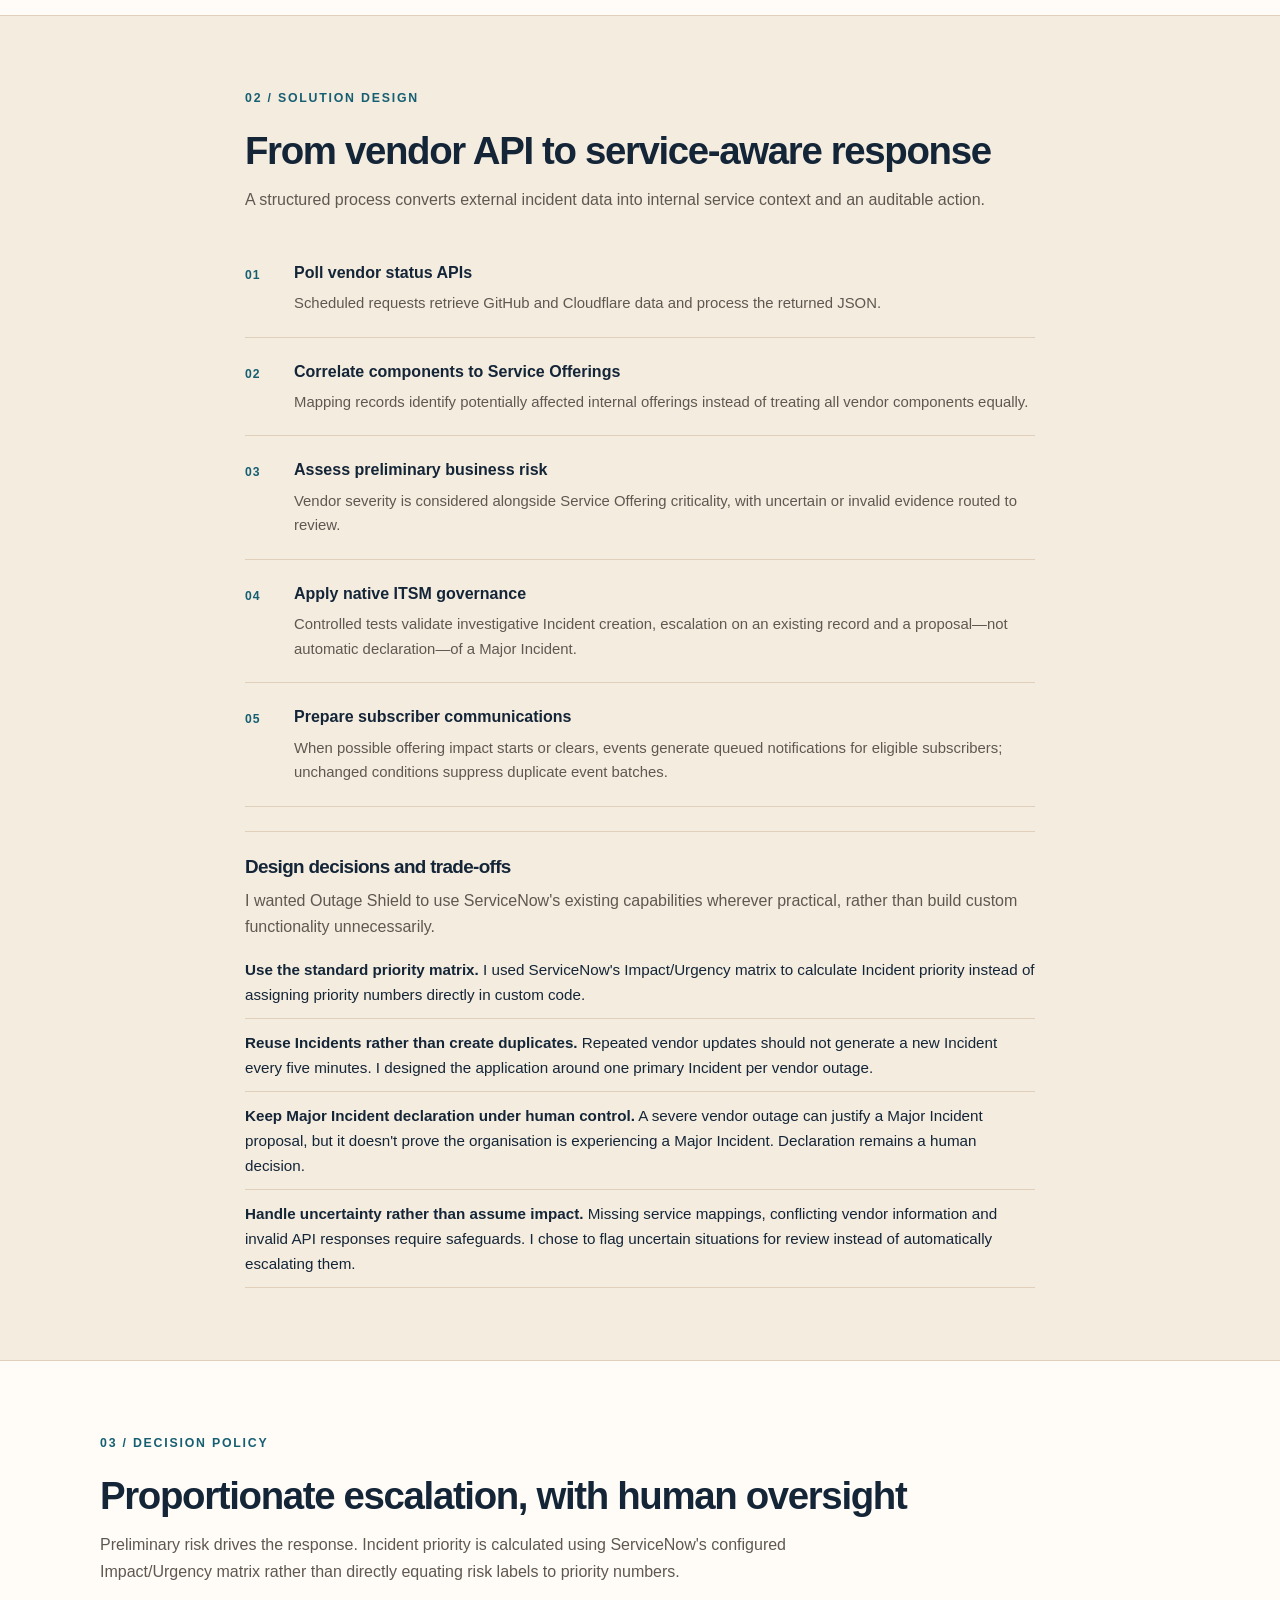
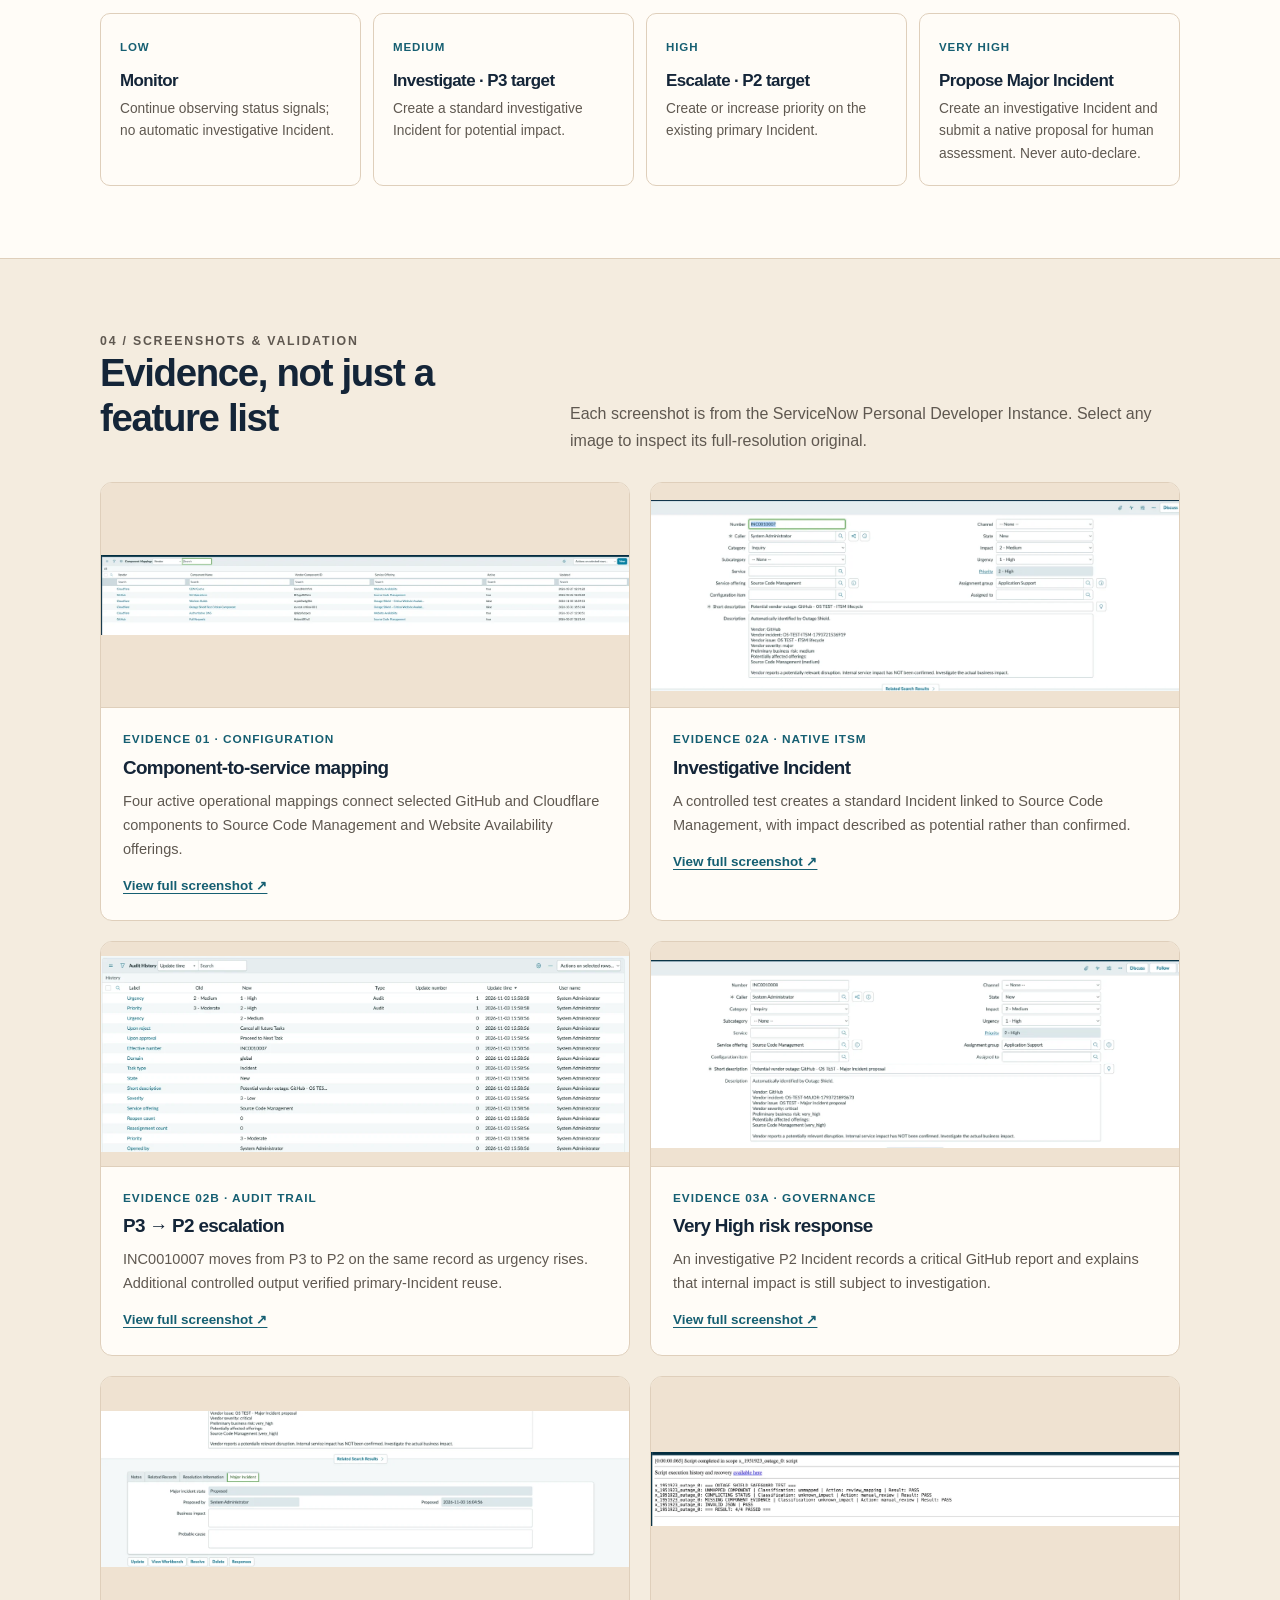
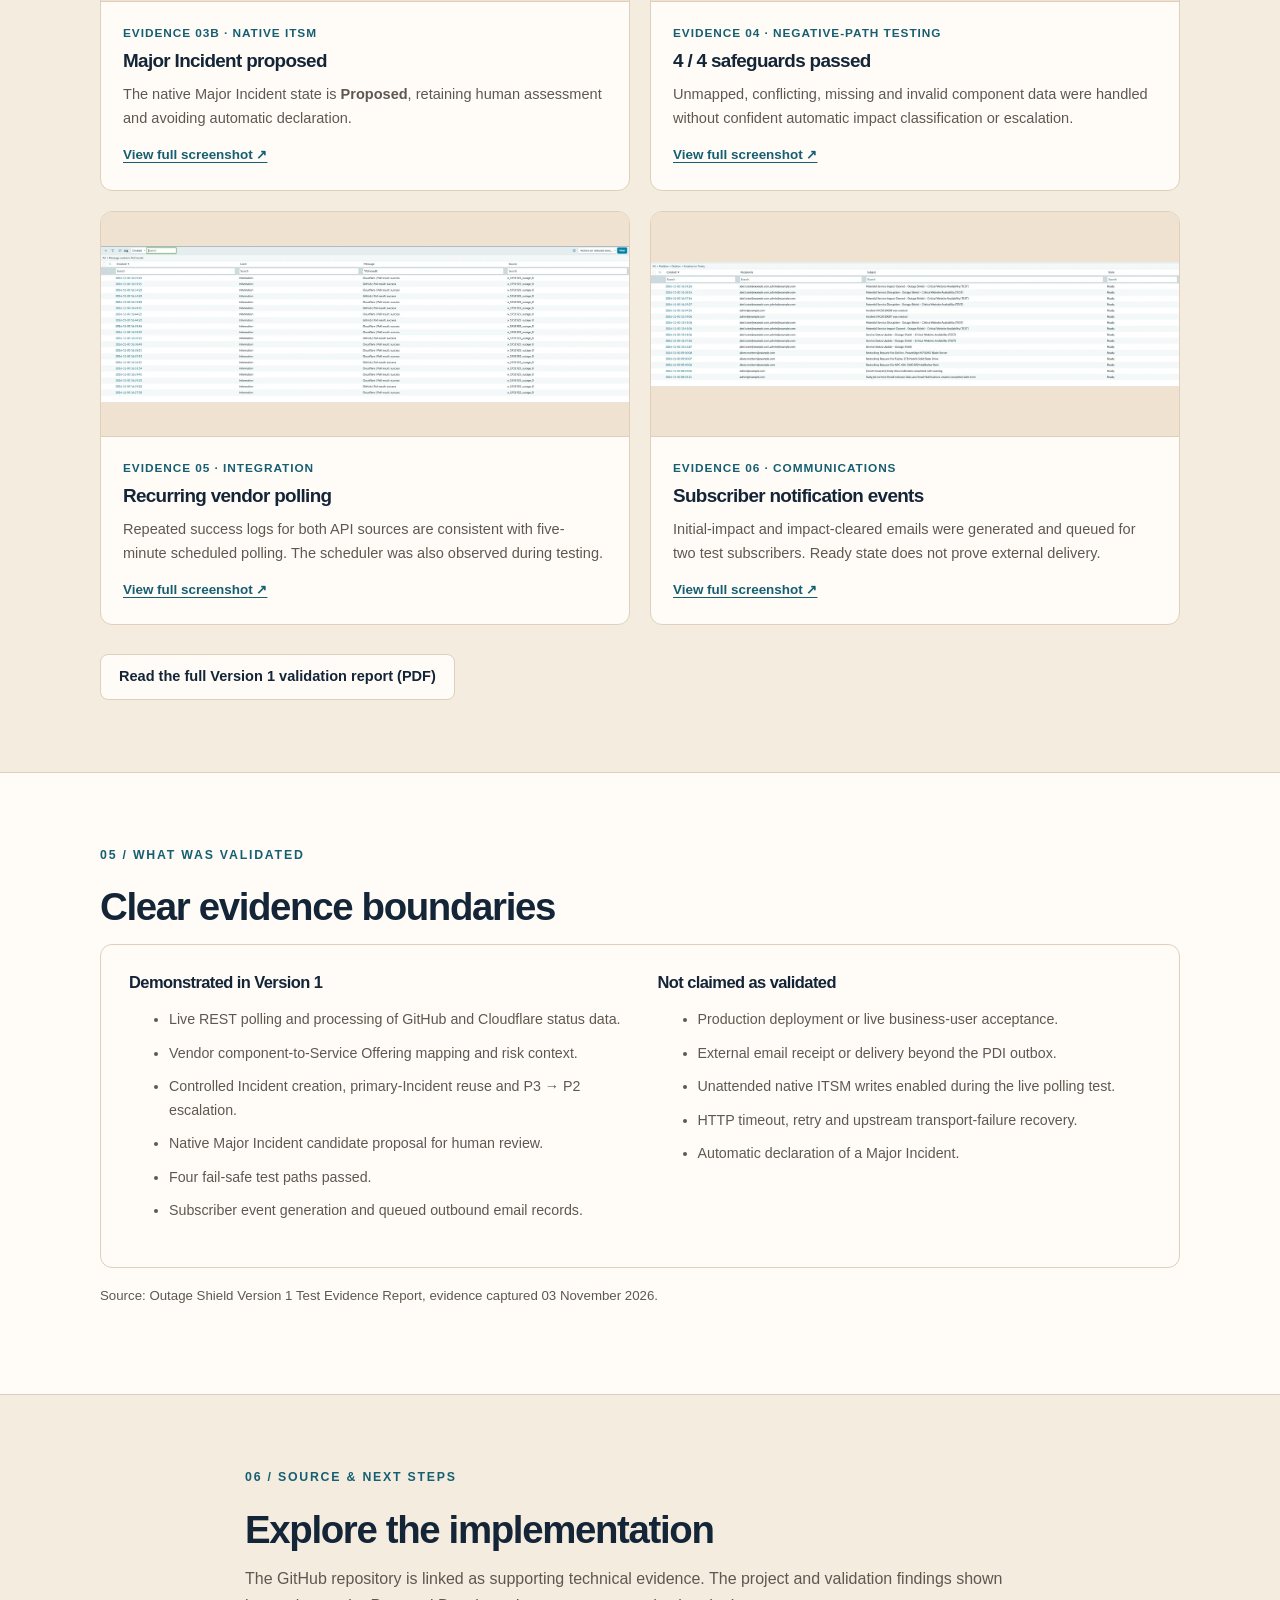
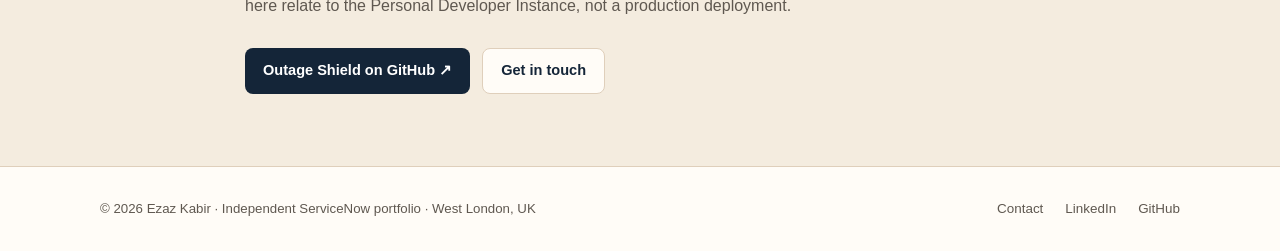
==== commit 417adadc: "Revise notice section for controlled automation details" ====
--- a/projects/outage-shield/index.html
+++ b/projects/outage-shield/index.html
@@ -77,13 +77,15 @@
       <span><b>Scope:</b> Designed, built and validated independently</span>
     </div>
 
-    <div class="notice">
-      <strong>Evidence boundary:</strong>
-      Live vendor polling and subscriber event generation were exercised in the PDI.
-      Native Incident creation, escalation and Major Incident proposal were
-      validated separately with controlled test payloads; live-poller ITSM writes
-      were disabled during the integrated polling test.
-    </div>
+   
+<div class="notice">
+  <strong>Controlled automation:</strong>
+  Outage Shield includes a configurable safety switch that separates
+  live vendor monitoring from automated ITSM actions. Incident creation,
+  priority escalation and Major Incident proposals were successfully
+  validated through controlled testing.
+</div>
+
   </div>
 </section>
 
--- a/assets/site.css
+++ b/assets/site.css
@@ -3,3 +3,67 @@
 *{box-sizing:border-box}html{scroll-behavior:smooth}body{margin:0;background:var(--paper);color:var(--ink);font:16px/1.65 -apple-system,BlinkMacSystemFont,"Segoe UI",Inter,Roboto,Helvetica,Arial,sans-serif;-webkit-font-smoothing:antialiased}a{color:var(--accent);text-underline-offset:.19em}a:hover{text-decoration-color:var(--accent)}a:focus-visible,button:focus-visible{outline:3px solid #65a7bd;outline-offset:3px}img{display:block;max-width:100%;height:auto}h1,h2,h3,p{margin-top:0}h1,h2,h3{line-height:1.16;letter-spacing:-.035em}h1{font-size:clamp(2.45rem,5vw,4.35rem);font-weight:760;max-width:950px;margin-bottom:22px}h2{font-size:clamp(1.65rem,3.2vw,2.4rem);font-weight:730;margin-bottom:14px}h3{font-size:1.18rem;font-weight:700;margin-bottom:10px}p{margin-bottom:16px}.container{width:min(calc(100% - 48px),var(--max));margin-inline:auto}.narrow{max-width:790px}.skip{position:absolute;left:16px;top:-100px;background:var(--ink);color:#fff;padding:10px;z-index:20}.skip:focus{top:16px}.site-header{background:#fff;border-bottom:1px solid var(--line)}.nav{display:flex;align-items:center;justify-content:space-between;gap:20px;min-height:78px}.brand{text-decoration:none;color:var(--ink);display:flex;align-items:center;gap:12px;font-weight:750;font-size:1.05rem;letter-spacing:-.02em}.mark{display:inline-grid;place-items:center;width:36px;height:36px;background:var(--ink);border-radius:9px;color:#fff;font-size:13px;letter-spacing:-.03em}.nav-links{display:flex;align-items:center;gap:26px;flex-wrap:wrap}.nav-links a{font-size:.91rem;color:var(--muted);text-decoration:none;font-weight:610}.nav-links a:hover,.nav-links a[aria-current="page"]{color:var(--accent)}.hero{padding:92px 0 65px}.hero-grid{display:grid;grid-template-columns:minmax(0,1.55fr) minmax(250px,.7fr);gap:50px;align-items:end}.eyebrow{color:var(--accent);text-transform:uppercase;letter-spacing:.145em;font-size:.77rem;font-weight:750;margin-bottom:20px}.lede{font-size:clamp(1.06rem,1.7vw,1.27rem);color:var(--muted);max-width:690px;line-height:1.64}.actions{display:flex;flex-wrap:wrap;gap:12px;margin-top:29px}.btn{display:inline-flex;gap:9px;align-items:center;justify-content:center;padding:12px 18px;border-radius:8px;font-weight:675;text-decoration:none;font-size:.91rem;line-height:1.35;transition:transform .16s ease,background .16s ease}.btn:hover{transform:translateY(-1px)}.btn-primary{background:var(--ink);color:white}.btn-primary:hover{background:#263f56;color:white}.btn-secondary{background:white;color:var(--ink);border:1px solid var(--line)}.btn-secondary:hover{border-color:#aac2cc}.overview{background:#fff;border:1px solid var(--line);border-radius:var(--radius);padding:28px}.overview h2{font-size:.97rem;letter-spacing:0;margin-bottom:17px}.overview .detail{display:flex;flex-direction:column;padding:13px 0;border-top:1px solid var(--line);gap:3px}.detail strong{font-size:.86rem;line-height:1.25}.detail span{font-size:.86rem;color:var(--muted)}.section{padding:72px 0}.section-header{margin-bottom:28px;display:flex;gap:20px;justify-content:space-between;align-items:end}.section-header p{max-width:610px;color:var(--muted);margin:0}.section-soft{background:#fff;border-top:1px solid var(--line);border-bottom:1px solid var(--line)}.feature{display:grid;grid-template-columns:1.05fr .95fr;border:1px solid var(--line);border-radius:var(--radius);background:#fff;overflow:hidden}.feature-media{background:#e8eff3;min-height:340px;display:flex;align-items:center;justify-content:center;padding:16px}.feature-media img{width:100%;box-shadow:0 10px 35px rgba(13,39,55,.07);border:1px solid #d6e0e6;border-radius:7px}.feature-copy{padding:39px;display:flex;flex-direction:column;justify-content:center}.subtle-label{font-size:.78rem;color:var(--accent);font-weight:750;letter-spacing:.09em;text-transform:uppercase;margin-bottom:12px}.feature-copy h3{font-size:clamp(1.6rem,2.8vw,2.2rem);margin-bottom:10px}.muted{color:var(--muted)}.chips{display:flex;flex-wrap:wrap;gap:8px;margin:19px 0 26px}.chip{display:inline-block;padding:5px 10px;border:1px solid var(--line);border-radius:999px;color:var(--muted);font-size:.77rem;line-height:1.25;background:#fafdfe}.text-link{font-weight:700;text-decoration:none}.text-link:hover{text-decoration:underline}.metrics{display:grid;grid-template-columns:repeat(3,minmax(0,1fr));gap:12px;margin-top:20px}.metric{padding:18px 20px;border:1px solid var(--line);border-radius:11px;background:#fff}.metric strong{display:block;font-size:1.07rem}.metric span{font-size:.83rem;color:var(--muted)}.two-col{display:grid;grid-template-columns:1fr 1fr;gap:54px}.prose p{color:var(--muted)}.list-clean{list-style:none;margin:0;padding:0}.list-clean li{padding:11px 0;border-bottom:1px solid var(--line);font-size:.95rem}.list-clean li:first-child{padding-top:0}.small-project{padding:24px 0 0;border-top:1px solid var(--line)}.small-project p{color:var(--muted);max-width:760px}.credential-list{display:flex;flex-wrap:wrap;gap:9px;margin-top:20px}.credential{border:1px solid var(--line);background:var(--paper);border-radius:6px;padding:9px 11px;font-size:.85rem;font-weight:640}.contact-band{padding:52px 0;border-radius:var(--radius);background:var(--ink);color:#fff}.contact-band h2{margin-bottom:13px}.contact-band p{color:#d1dce5;max-width:650px}.contact-band .btn-primary{background:#fff;color:var(--ink)}.contact-band .btn-secondary{background:transparent;color:#fff;border-color:#547085}.site-footer{padding:31px 0;border-top:1px solid var(--line);background:#fff}.footer-inner{display:flex;gap:18px;justify-content:space-between;align-items:center}.footer-inner p{margin:0;font-size:.83rem;color:var(--muted)}.footer-links{display:flex;flex-wrap:wrap;gap:22px}.footer-links a{font-size:.84rem;color:var(--muted);text-decoration:none}.footer-links a:hover{text-decoration:underline}.breadcrumb{font-size:.84rem;color:var(--muted);padding-top:32px}.breadcrumb a{text-decoration:none;color:var(--muted)}.breadcrumb span{padding:0 9px;color:#91a0ad}.project-hero{padding:54px 0 55px}.project-hero h1{max-width:970px}.project-hero .lede{max-width:820px}.meta-row{display:flex;gap:12px 26px;flex-wrap:wrap;margin:23px 0 0;color:var(--muted);font-size:.86rem}.meta-row b{color:var(--ink)}.notice{background:#eaf3f5;border:1px solid #bdd7de;padding:17px 21px;border-radius:11px;color:#325264;font-size:.9rem;margin-top:24px}.content-grid{display:grid;grid-template-columns:minmax(0,1.15fr) minmax(240px,.72fr);gap:65px}.content-grid p{color:var(--muted)}.key-facts{background:#fff;border:1px solid var(--line);padding:24px;border-radius:12px}.key-facts h3{margin-bottom:14px}.key-facts dl{margin:0}.key-facts dt{font-weight:725;font-size:.79rem;padding-top:14px;border-top:1px solid var(--line);letter-spacing:.02em}.key-facts dd{font-size:.9rem;color:var(--muted);margin:2px 0 14px}.steps{list-style:none;padding:0;margin:25px 0 0;counter-reset:step}.steps li{counter-increment:step;display:grid;grid-template-columns:35px 1fr;gap:14px;padding:21px 0;border-bottom:1px solid var(--line)}.steps li:before{content:counter(step,decimal-leading-zero);font-size:.76rem;font-weight:770;letter-spacing:.09em;color:var(--accent);padding-top:5px}.steps strong{display:block;font-size:1rem;margin-bottom:5px}.steps p{color:var(--muted);font-size:.93rem;margin:0}.policy-grid{display:grid;grid-template-columns:repeat(4,minmax(0,1fr));gap:12px;margin-top:28px}.policy{background:#fff;border:1px solid var(--line);border-radius:10px;padding:19px}.policy .risk{display:inline-block;color:var(--accent);text-transform:uppercase;letter-spacing:.08em;font-weight:800;font-size:.72rem;margin-bottom:14px}.policy h3{font-size:1.06rem;margin-bottom:7px}.policy p{color:var(--muted);font-size:.86rem;margin:0}.evidence-grid{display:grid;grid-template-columns:repeat(2,minmax(0,1fr));gap:20px}.evidence-card{background:#fff;border:1px solid var(--line);border-radius:12px;overflow:hidden}.evidence-card.wide{grid-column:span 2}.evidence-picture{height:225px;background:#eef3f6;display:flex;align-items:center;justify-content:center;overflow:hidden;border-bottom:1px solid var(--line)}.evidence-picture img{width:100%;height:100%;object-fit:contain}.evidence-picture a{display:block;width:100%;height:100%}.evidence-picture a img{transition:transform .2s ease}.evidence-picture a:hover img{transform:scale(1.025)}.evidence-pair{display:grid;grid-template-columns:1fr 1fr;gap:1px;background:var(--line)}.evidence-pair .evidence-picture{height:235px;border-bottom:0}.evidence-pair + .evidence-body{border-top:1px solid var(--line)}.evidence-body{padding:22px}.evidence-body h3{font-size:1.18rem}.evidence-body p{font-size:.91rem;color:var(--muted);margin-bottom:8px}.evidence-body .figure-num{font-size:.74rem;color:var(--accent);font-weight:750;letter-spacing:.08em;text-transform:uppercase;margin-bottom:7px}.evidence-body .view{font-size:.84rem;font-weight:650;display:inline-block;margin-top:6px}.integrity{background:#fff;border:1px solid var(--line);border-radius:12px;padding:28px}.integrity-grid{display:grid;grid-template-columns:1fr 1fr;gap:35px}.integrity h3{font-size:1.03rem}.integrity li{font-size:.89rem;color:var(--muted);margin:0 0 10px}.report-action{margin:29px 0 0}.small-note{font-size:.83rem;color:var(--muted)}.pale{background:#eaf0f3}.max-text{max-width:780px}.mini-rule{height:1px;background:var(--line);margin:24px 0}
 @media(max-width:850px){.hero-grid,.content-grid{grid-template-columns:1fr;gap:34px}.overview{max-width:620px}.feature{grid-template-columns:1fr}.feature-media{min-height:250px}.feature-copy{padding:29px}.policy-grid{grid-template-columns:repeat(2,minmax(0,1fr))}.two-col{gap:28px}}@media(max-width:600px){body{font-size:15px}.container{width:min(calc(100% - 32px),var(--max))}.nav{min-height:68px;align-items:flex-start;flex-direction:column;padding:14px 0;gap:10px}.nav-links{gap:18px}.nav-links a{font-size:.83rem}.hero{padding:55px 0}.section{padding:49px 0}.project-hero{padding:39px 0}.two-col,.evidence-grid,.integrity-grid{grid-template-columns:1fr}.evidence-card.wide{grid-column:span 1}.metrics{grid-template-columns:1fr}.metric{padding:14px 18px}.policy-grid{grid-template-columns:1fr 1fr;gap:9px}.policy{padding:15px}.evidence-pair{grid-template-columns:1fr}.evidence-pair .evidence-picture{height:185px}.evidence-picture{height:195px}.evidence-body{padding:18px}.section-header{display:block}.footer-inner{align-items:flex-start;flex-direction:column}.contact-band{border-radius:0}.actions{gap:10px}.btn{padding:12px 15px}.overview{padding:22px}.key-facts{padding:20px}}
 @media(prefers-reduced-motion:reduce){html{scroll-behavior:auto}*,*:before,*:after{transition-duration:0s!important;animation-duration:0s!important}}
+
+/* Warm sand colour palette */
+
+:root {
+  --ink: #142538;
+  --muted: #5f5850;
+  --line: #dfcfbb;
+  --paper: #f4ecdf;
+  --white: #fffcf7;
+  --accent: #165f72;
+  --accent2: #eee2d2;
+}
+
+/* Warm ivory surfaces */
+.site-header,
+.site-footer,
+.section-soft,
+.overview,
+.feature,
+.metric,
+.policy,
+.evidence-card,
+.integrity,
+.key-facts,
+.btn-secondary {
+  background: var(--white);
+}
+
+/* Sand-toned screenshot frames */
+.feature-media,
+.evidence-picture,
+.pale {
+  background: #efe2d1;
+}
+
+.feature-media img {
+  border-color: #dfcfbb;
+}
+
+/* Labels and secondary elements */
+.chip {
+  background: #f7efe4;
+}
+
+.btn-secondary:hover {
+  border-color: #bda589;
+}
+
+.breadcrumb span {
+  color: #887768;
+}
+
+/* Evidence boundary notice */
+.notice {
+  background: #f0e5d5;
+  border-color: #d3bea3;
+  color: #514538;
+}
+
+/* Maintain contrast in dark contact section */
+.contact-band p {
+  color: #eee4d8;
+}
+
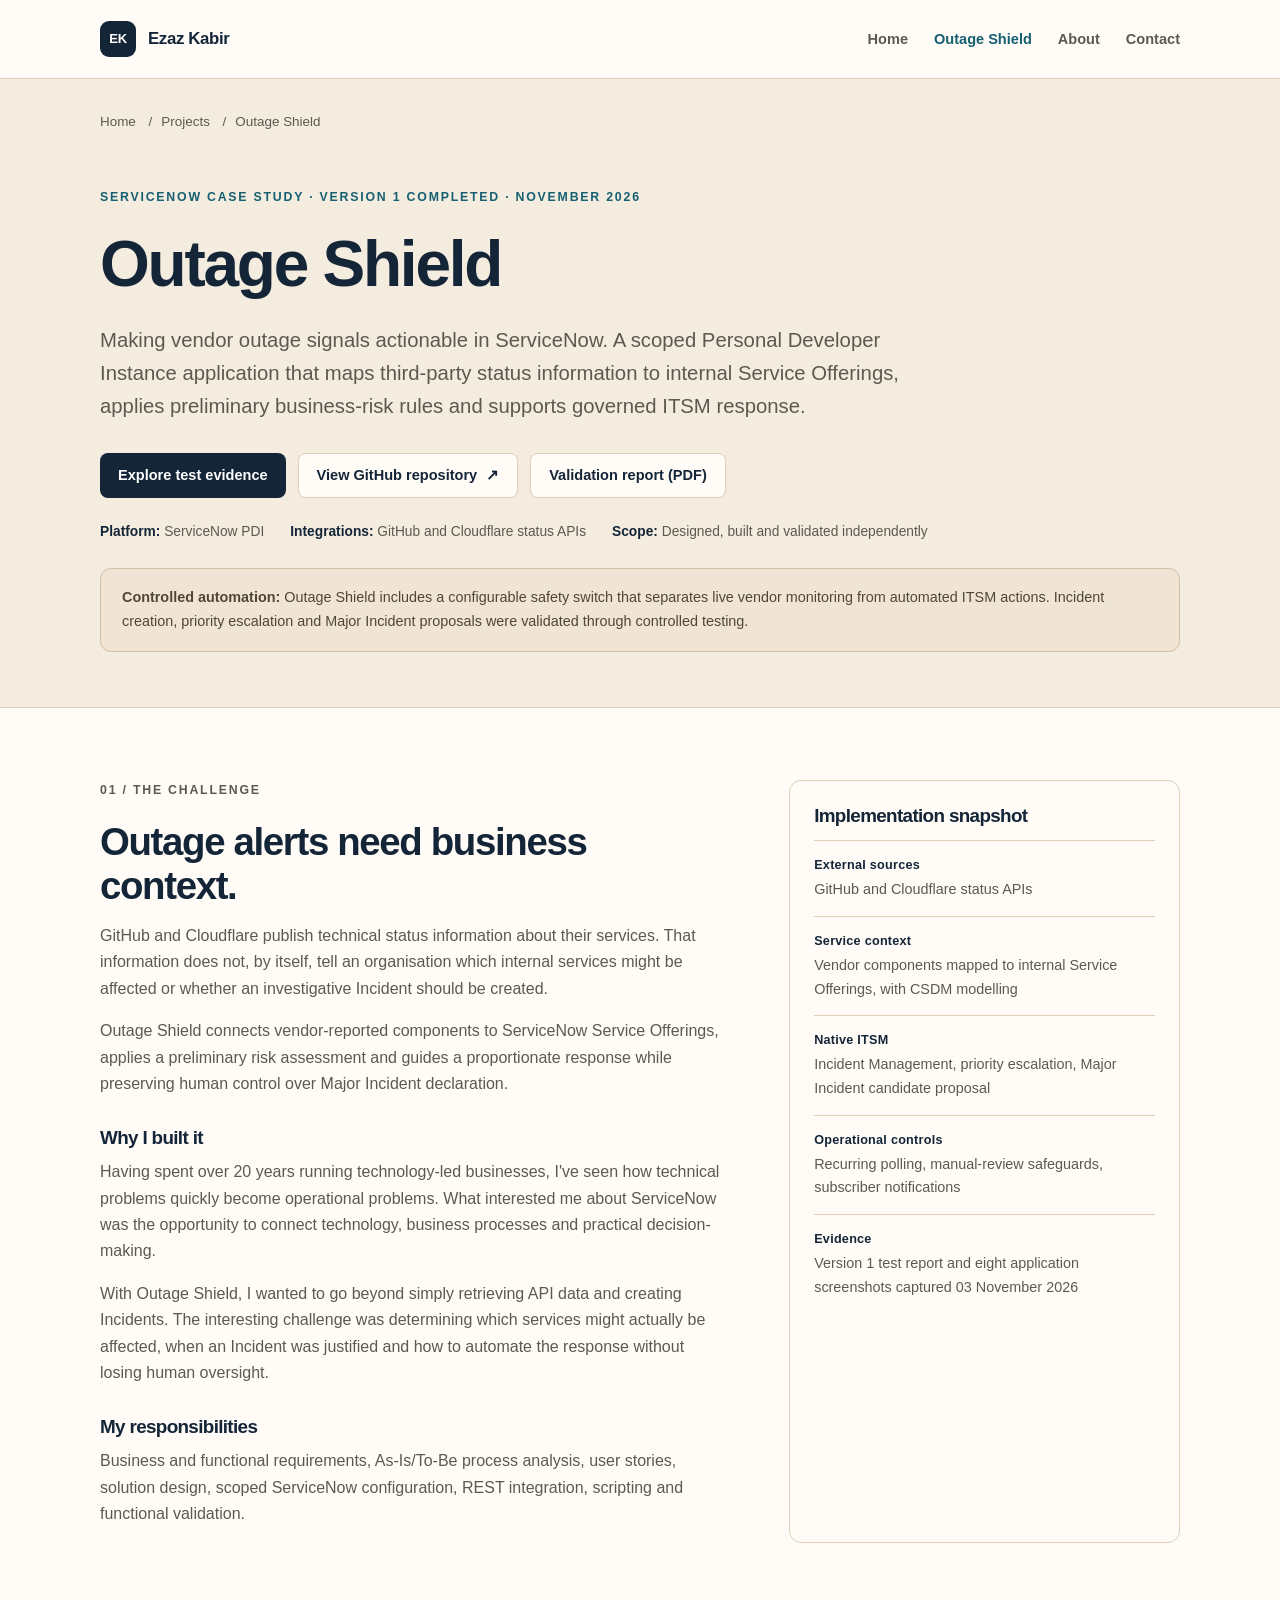
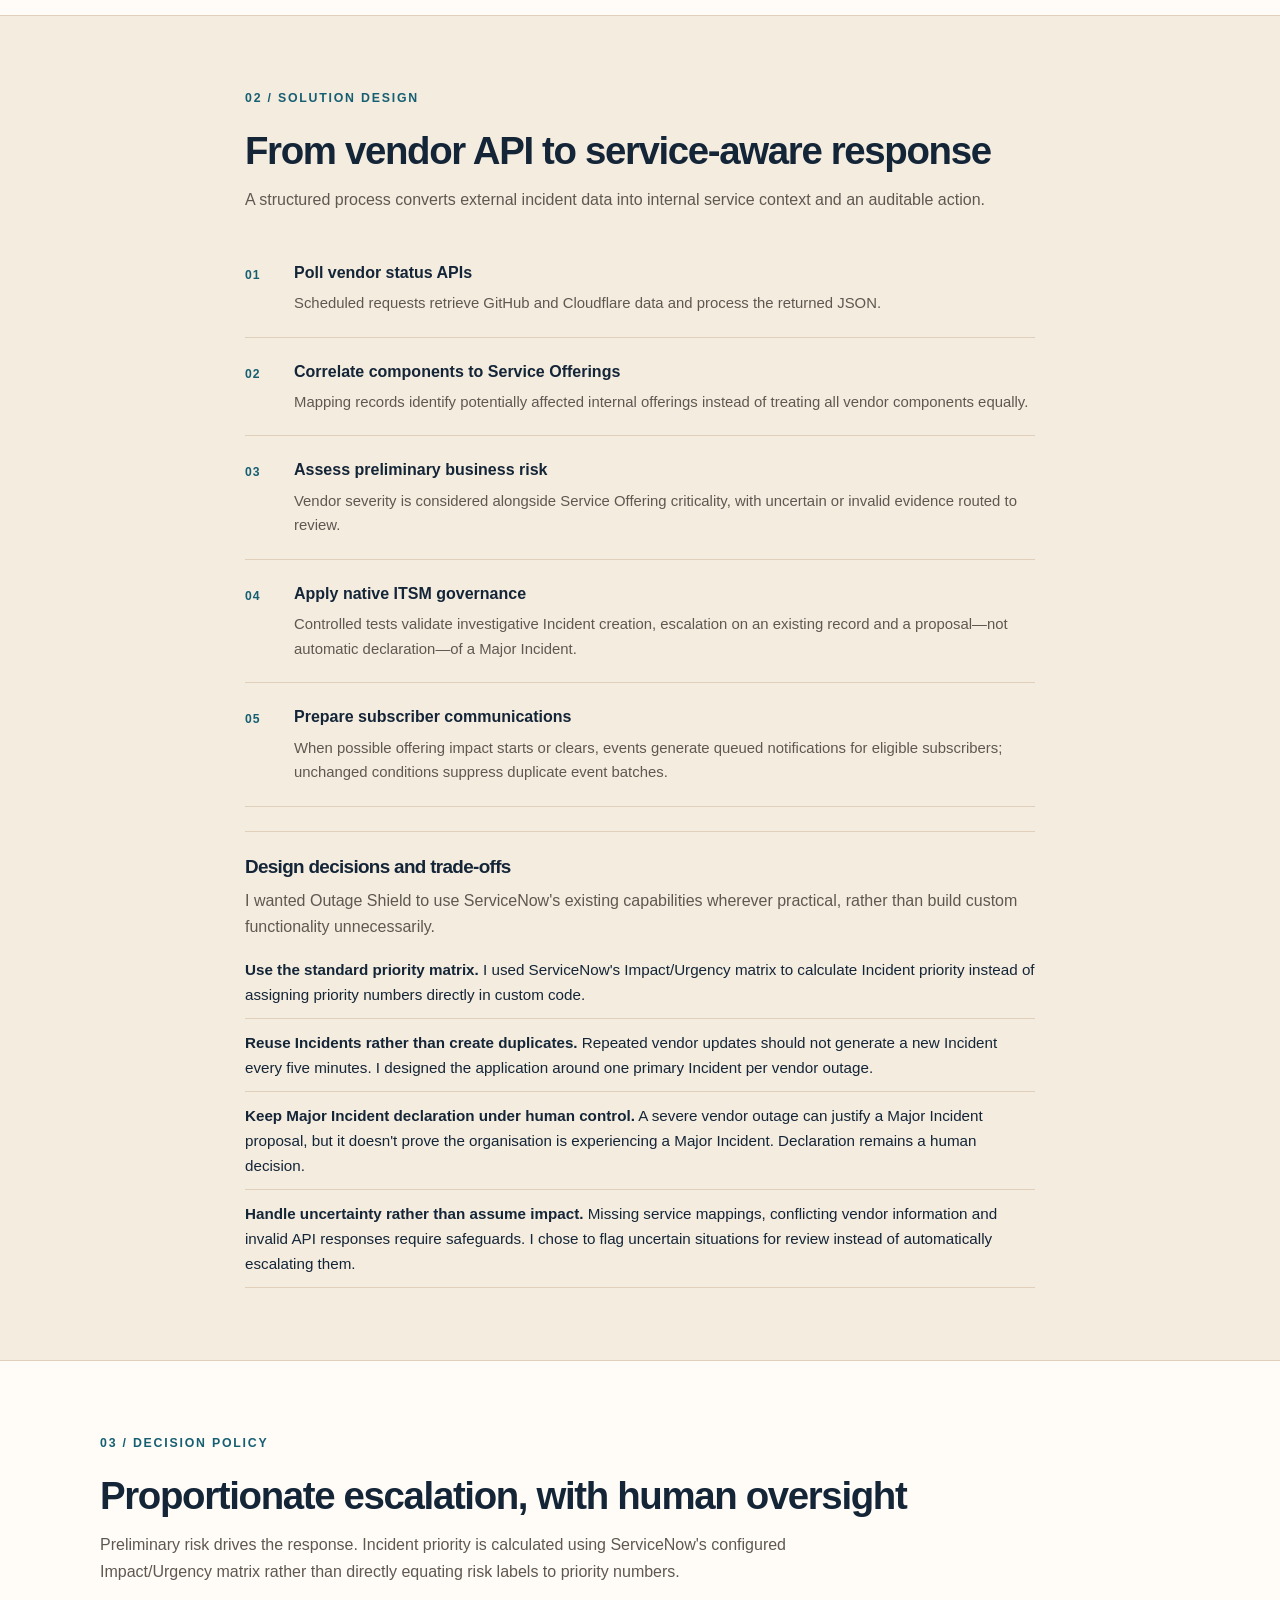
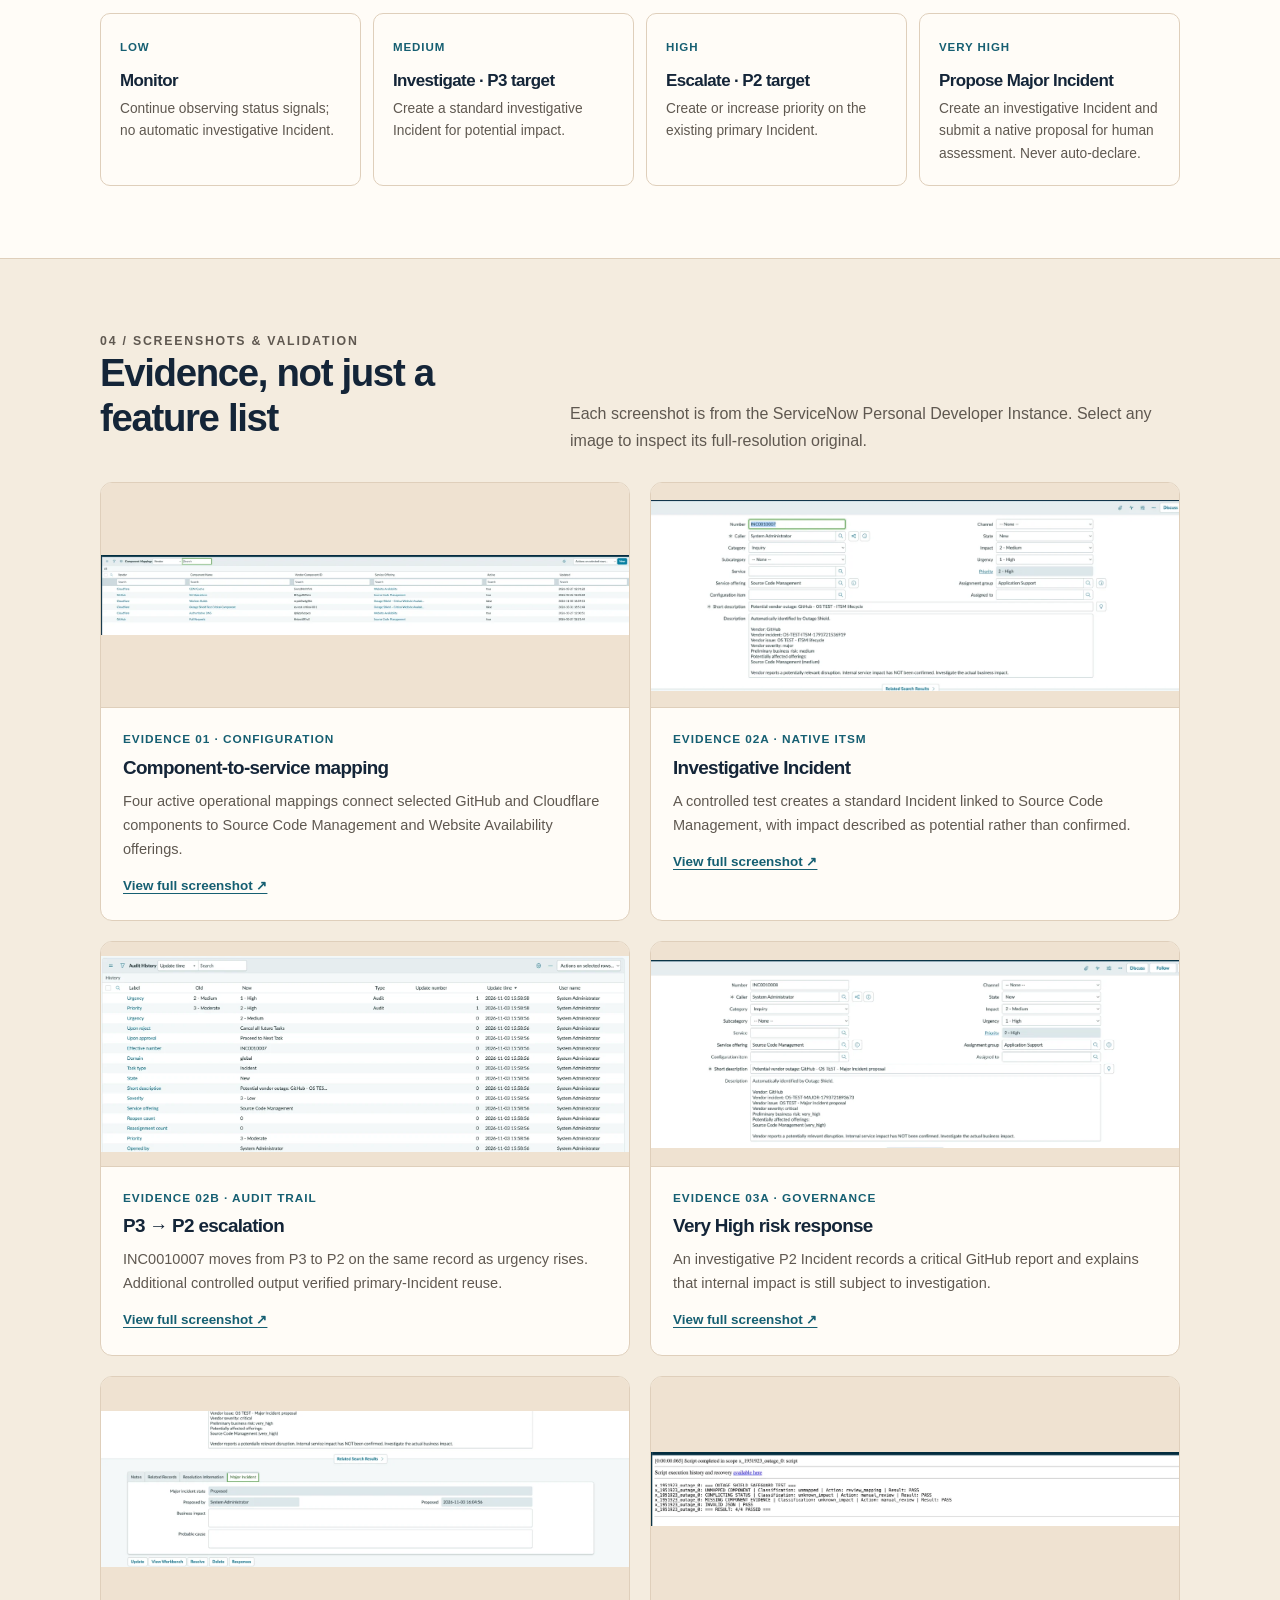
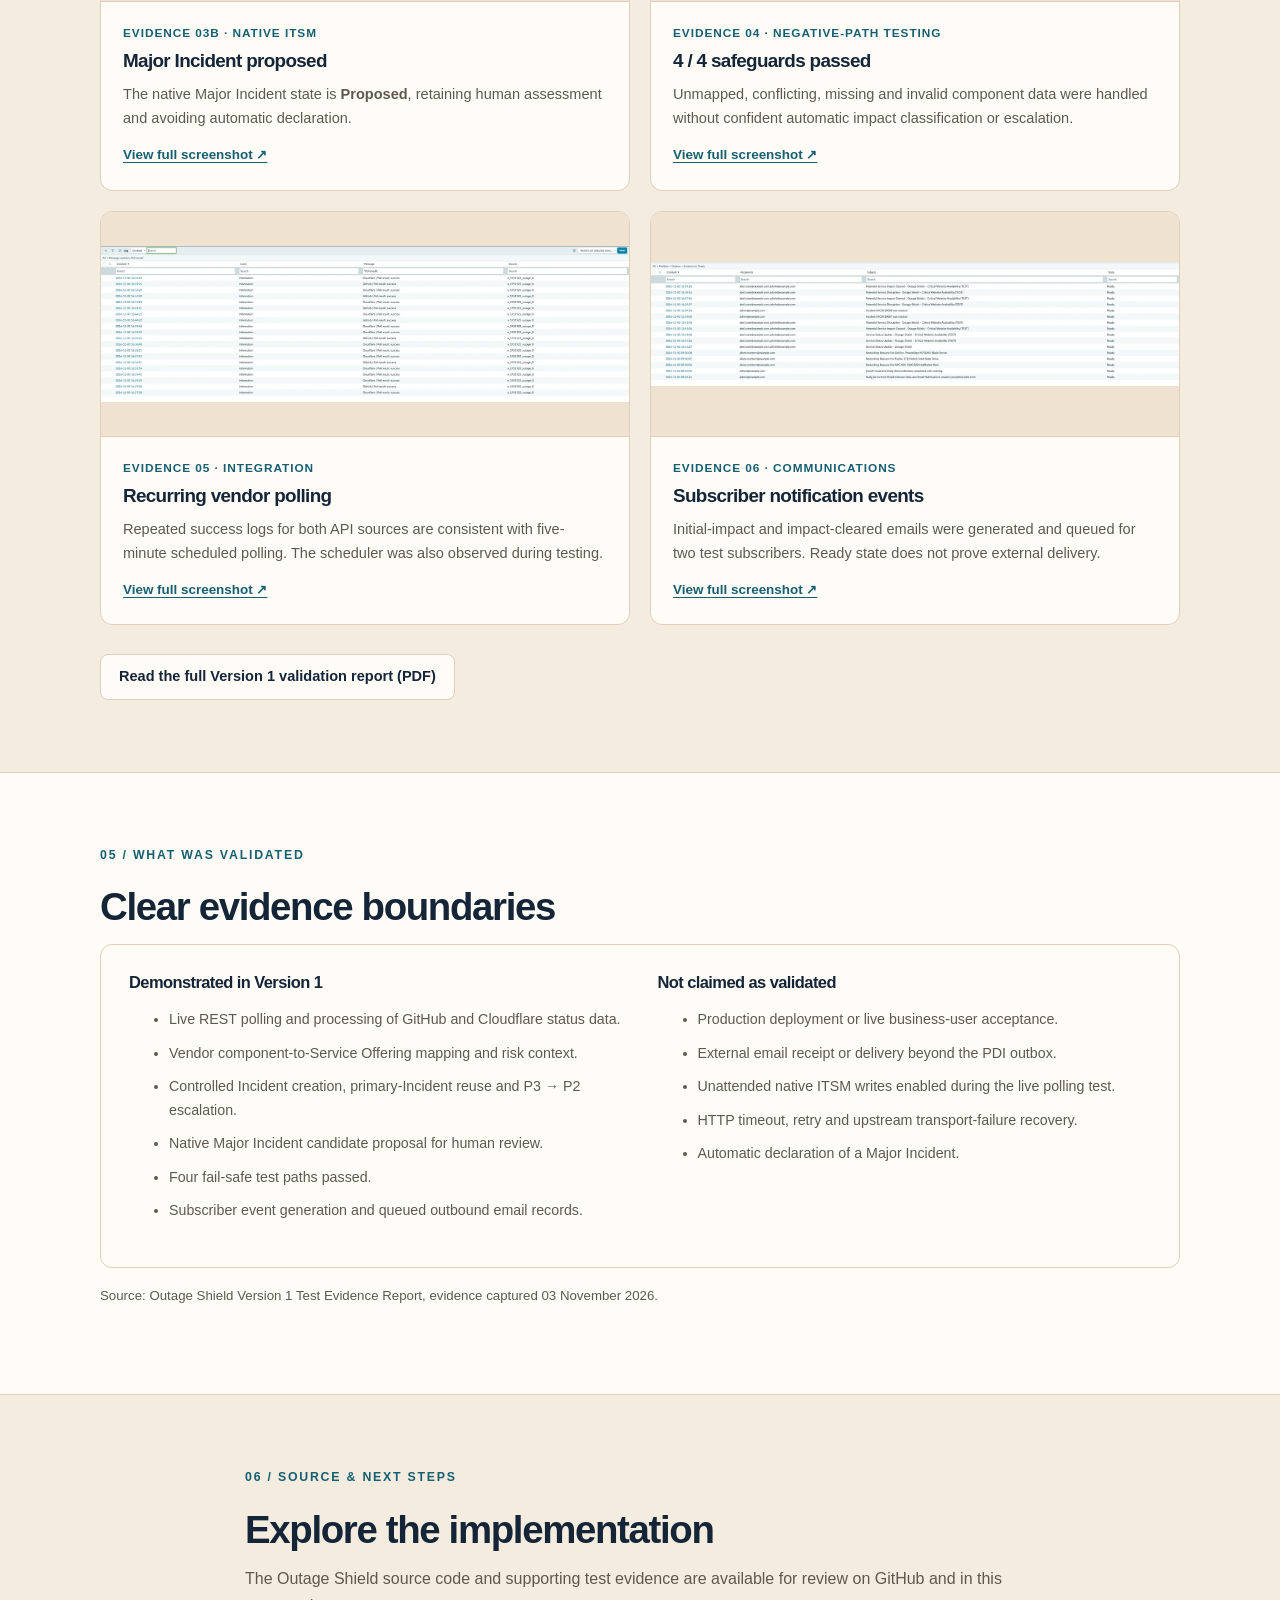
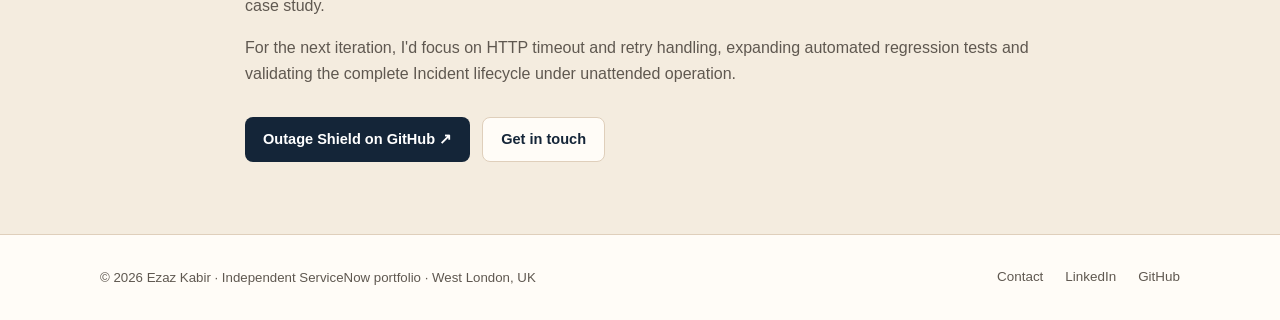
==== commit 3dadc44a: "Improve website layout, accessibility and project presentation" ====
--- a/projects/outage-shield/index.html
+++ b/projects/outage-shield/index.html
@@ -82,7 +82,7 @@
   <strong>Controlled automation:</strong>
   Outage Shield includes a configurable safety switch that separates
   live vendor monitoring from automated ITSM actions. Incident creation,
-  priority escalation and Major Incident proposals were successfully
+  priority escalation and Major Incident proposals were 
   validated through controlled testing.
 </div>
 
@@ -578,11 +578,17 @@
     <p class="eyebrow">06 / Source & next steps</p>
     <h2>Explore the implementation</h2>
 
-    <p class="muted">
-      The GitHub repository is linked as supporting technical evidence.
-      The project and validation findings shown here relate to the
-      Personal Developer Instance, not a production deployment.
-    </p>
+    
+<p class="muted">
+  The Outage Shield source code and supporting test evidence
+  are available for review on GitHub and in this case study.
+</p>
+<p class="muted">
+  For the next iteration, I'd focus on HTTP timeout and retry
+  handling, expanding automated regression tests and validating
+  the complete Incident lifecycle under unattended operation.
+</p>
+
 
     <div class="actions">
       <a class="btn btn-primary"
--- a/assets/site.css
+++ b/assets/site.css
@@ -67,3 +67,61 @@
   color: #eee4d8;
 }
 
+/* Final layout and accessibility refinements */
+
+/* More compact homepage hero */
+.hero {
+  padding: 58px 0 48px;
+}
+
+.hero h1 {
+  font-size: clamp(2.2rem, 4vw, 3.4rem);
+  line-height: 1.12;
+  margin-bottom: 16px;
+}
+
+.hero .lede {
+  font-size: clamp(1.02rem, 1.5vw, 1.17rem);
+  line-height: 1.56;
+}
+
+.hero .actions {
+  margin-top: 22px;
+}
+
+/* Larger navigation touch targets */
+.nav-links a {
+  display: inline-flex;
+  align-items: center;
+  min-height: 40px;
+}
+
+/* Consistent warm palette */
+.breadcrumb span {
+  color: var(--muted);
+}
+
+.feature-media img {
+  border-color: var(--line);
+}
+
+/* Mobile improvements */
+@media (max-width: 600px) {
+  .hero {
+    padding: 42px 0;
+  }
+
+  .hero h1 {
+    font-size: clamp(2.05rem, 7vw, 2.5rem);
+  }
+
+  .nav-links {
+    gap: 4px 16px;
+  }
+
+  .policy-grid {
+    grid-template-columns: 1fr;
+  }
+}
+
+
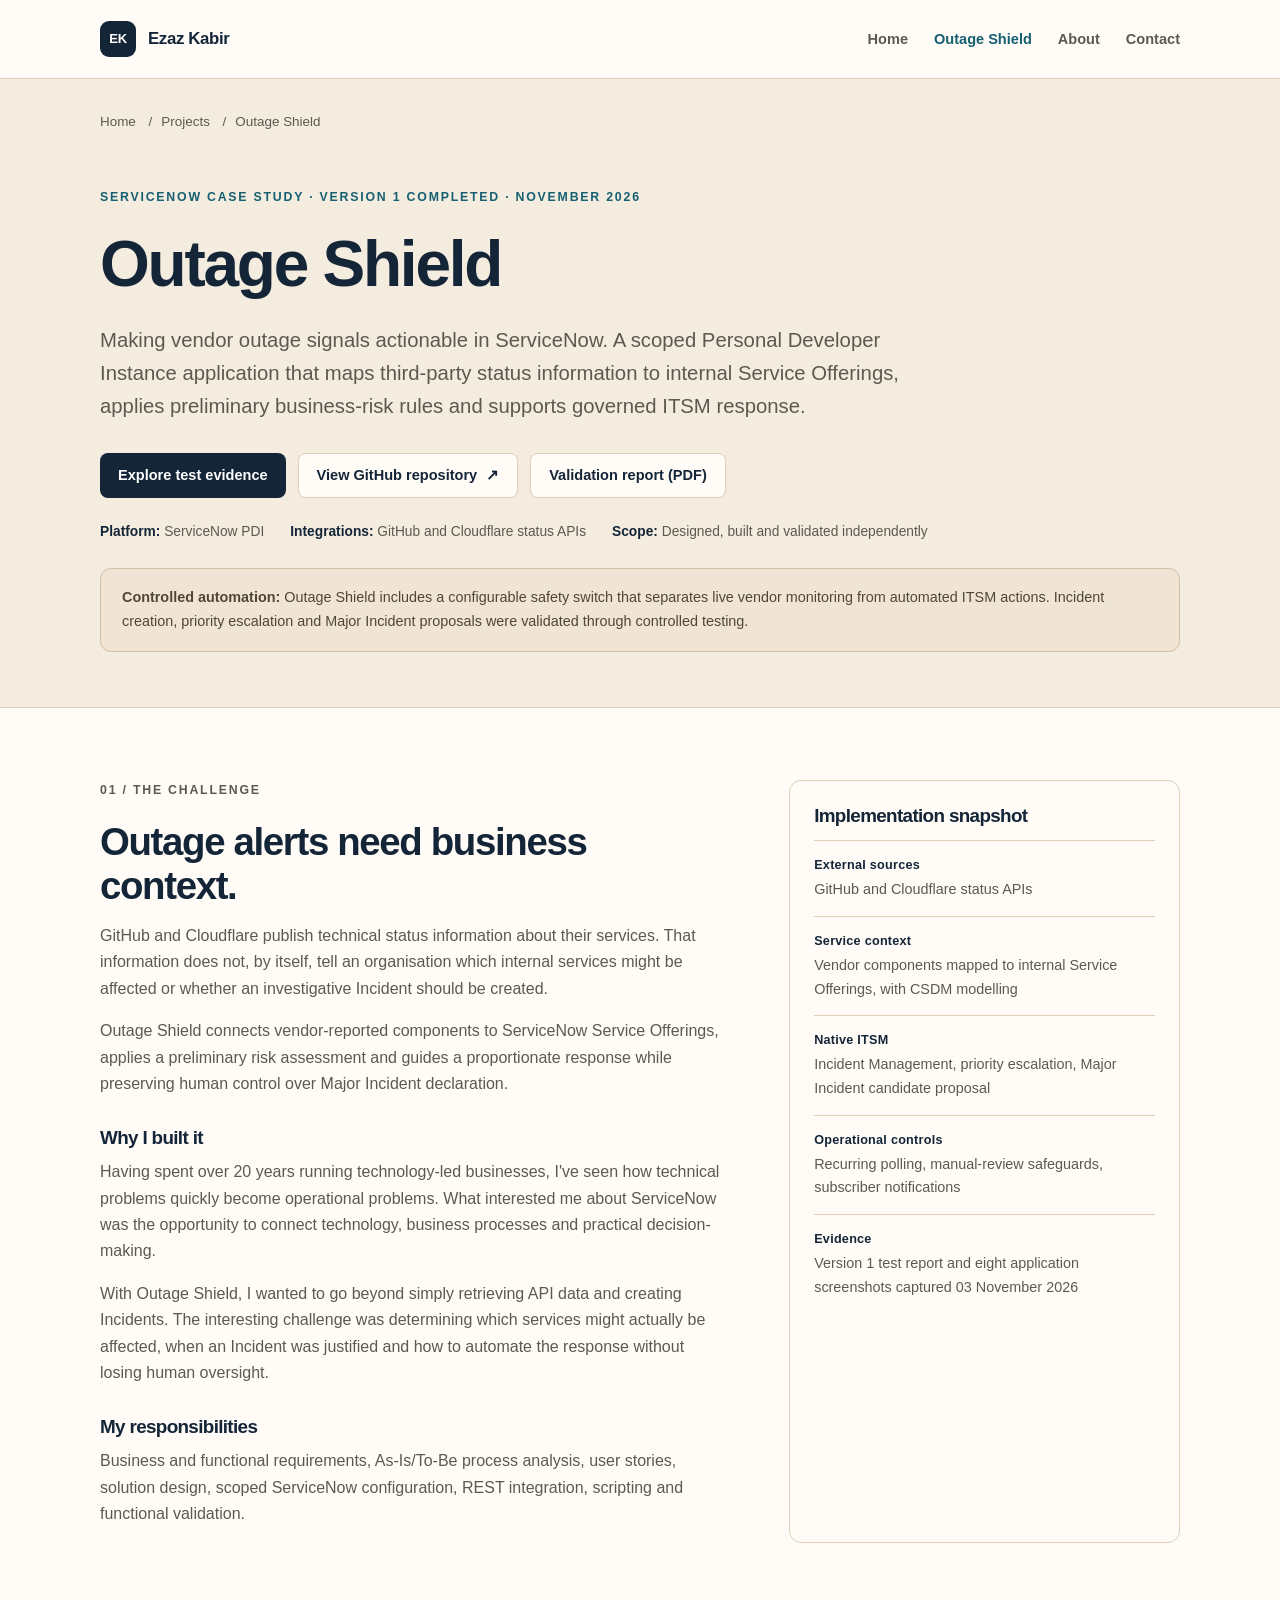
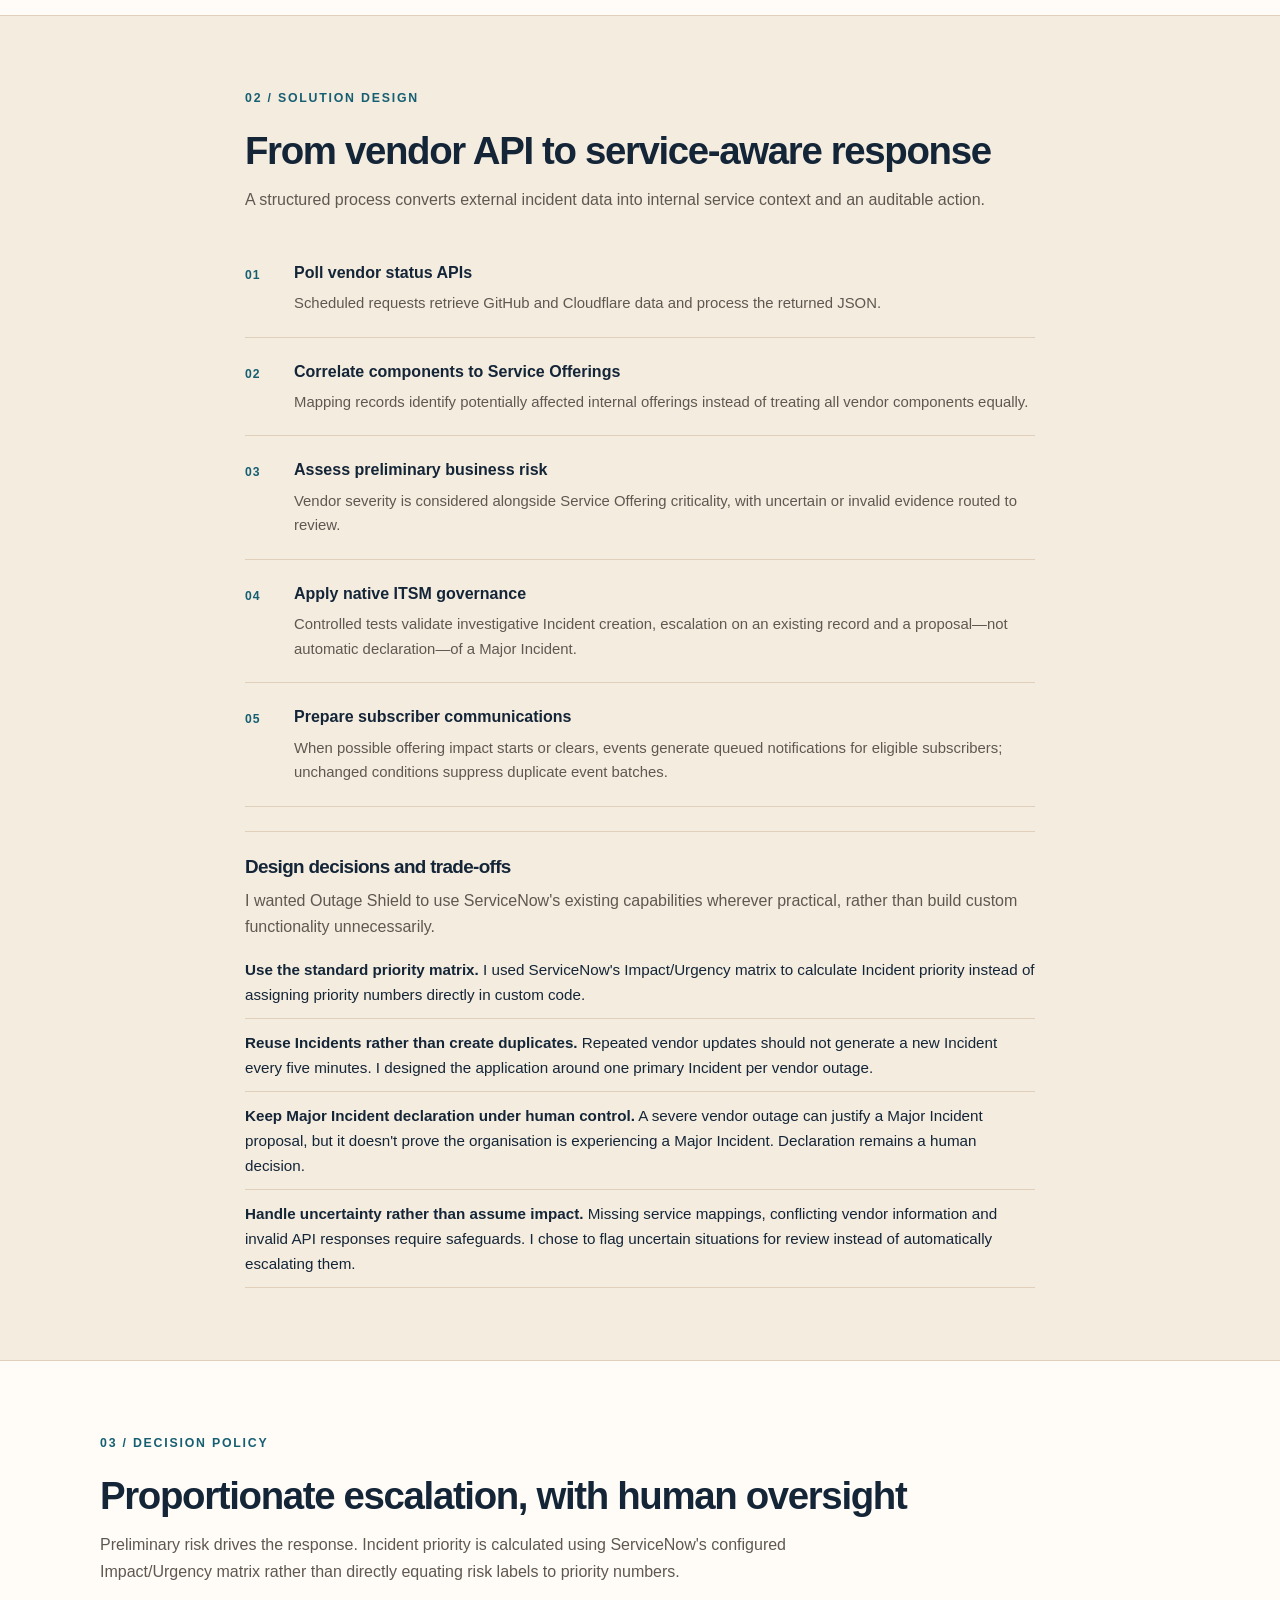
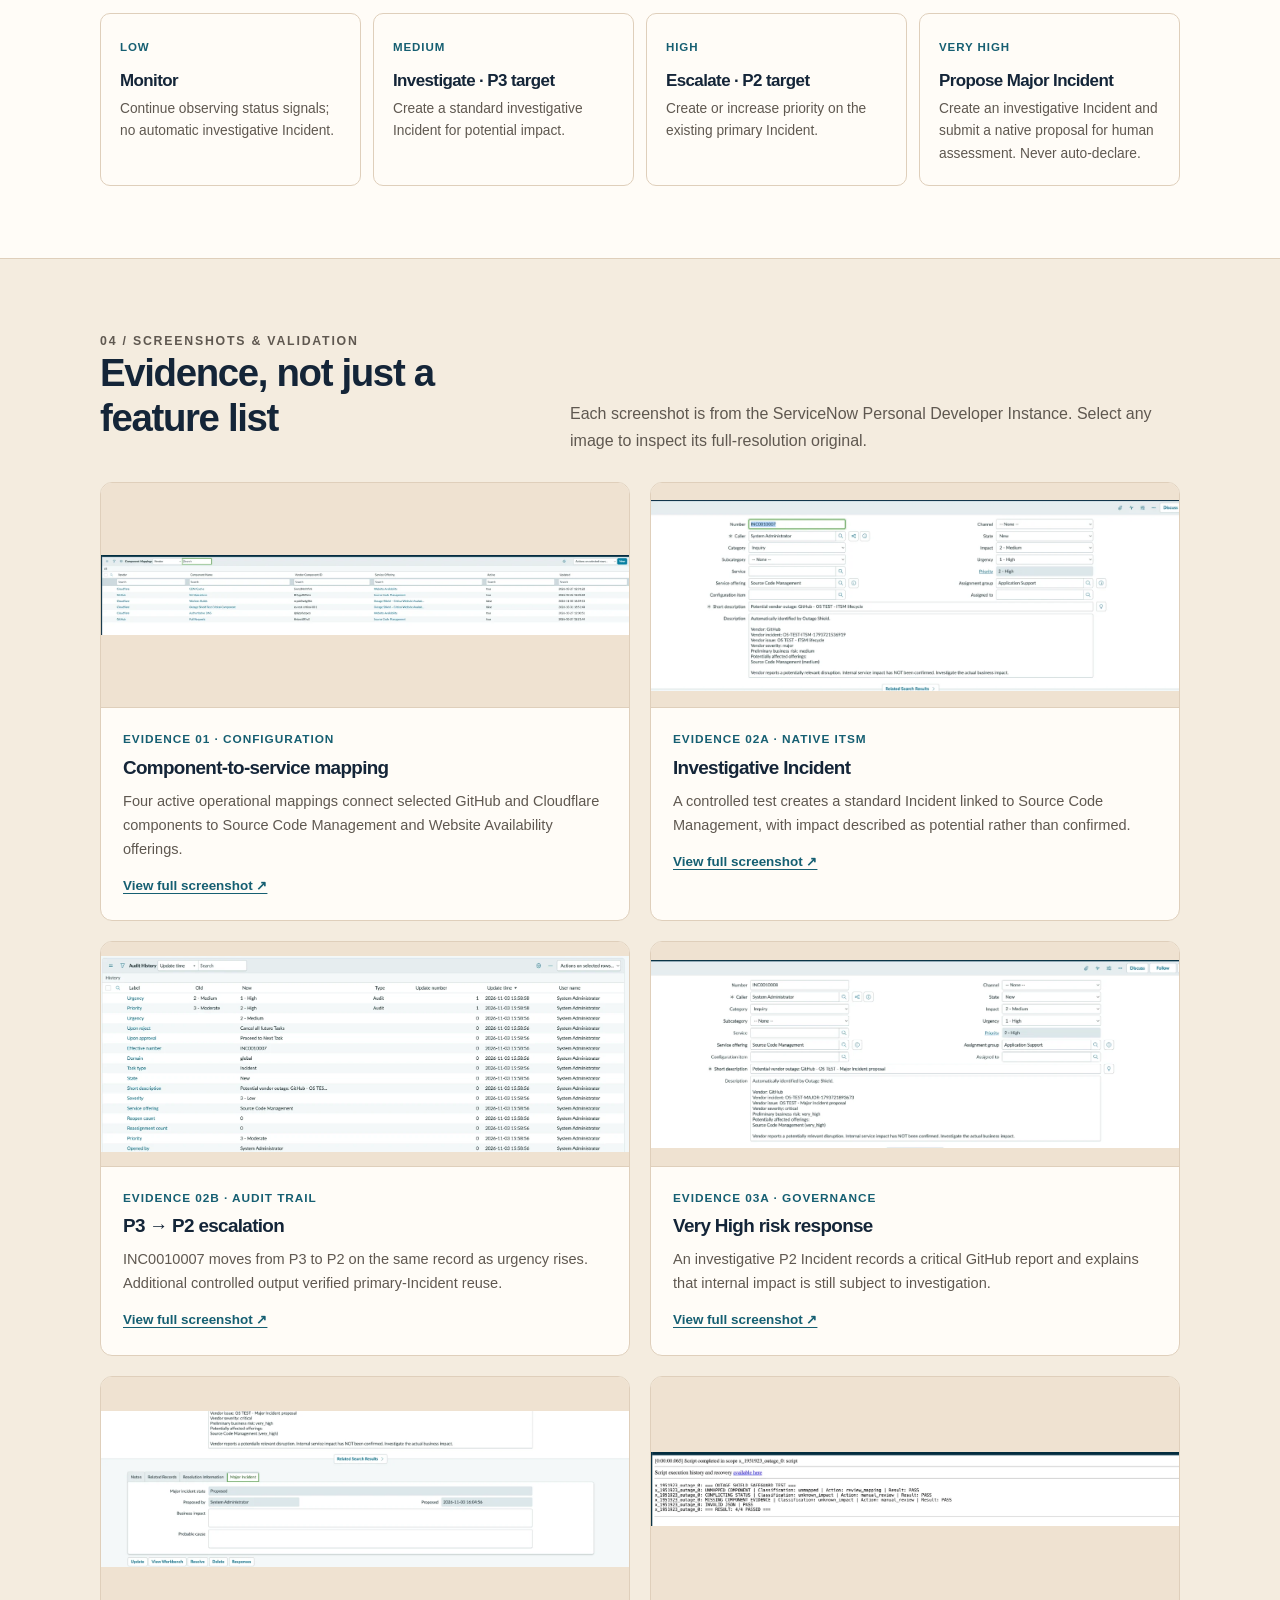
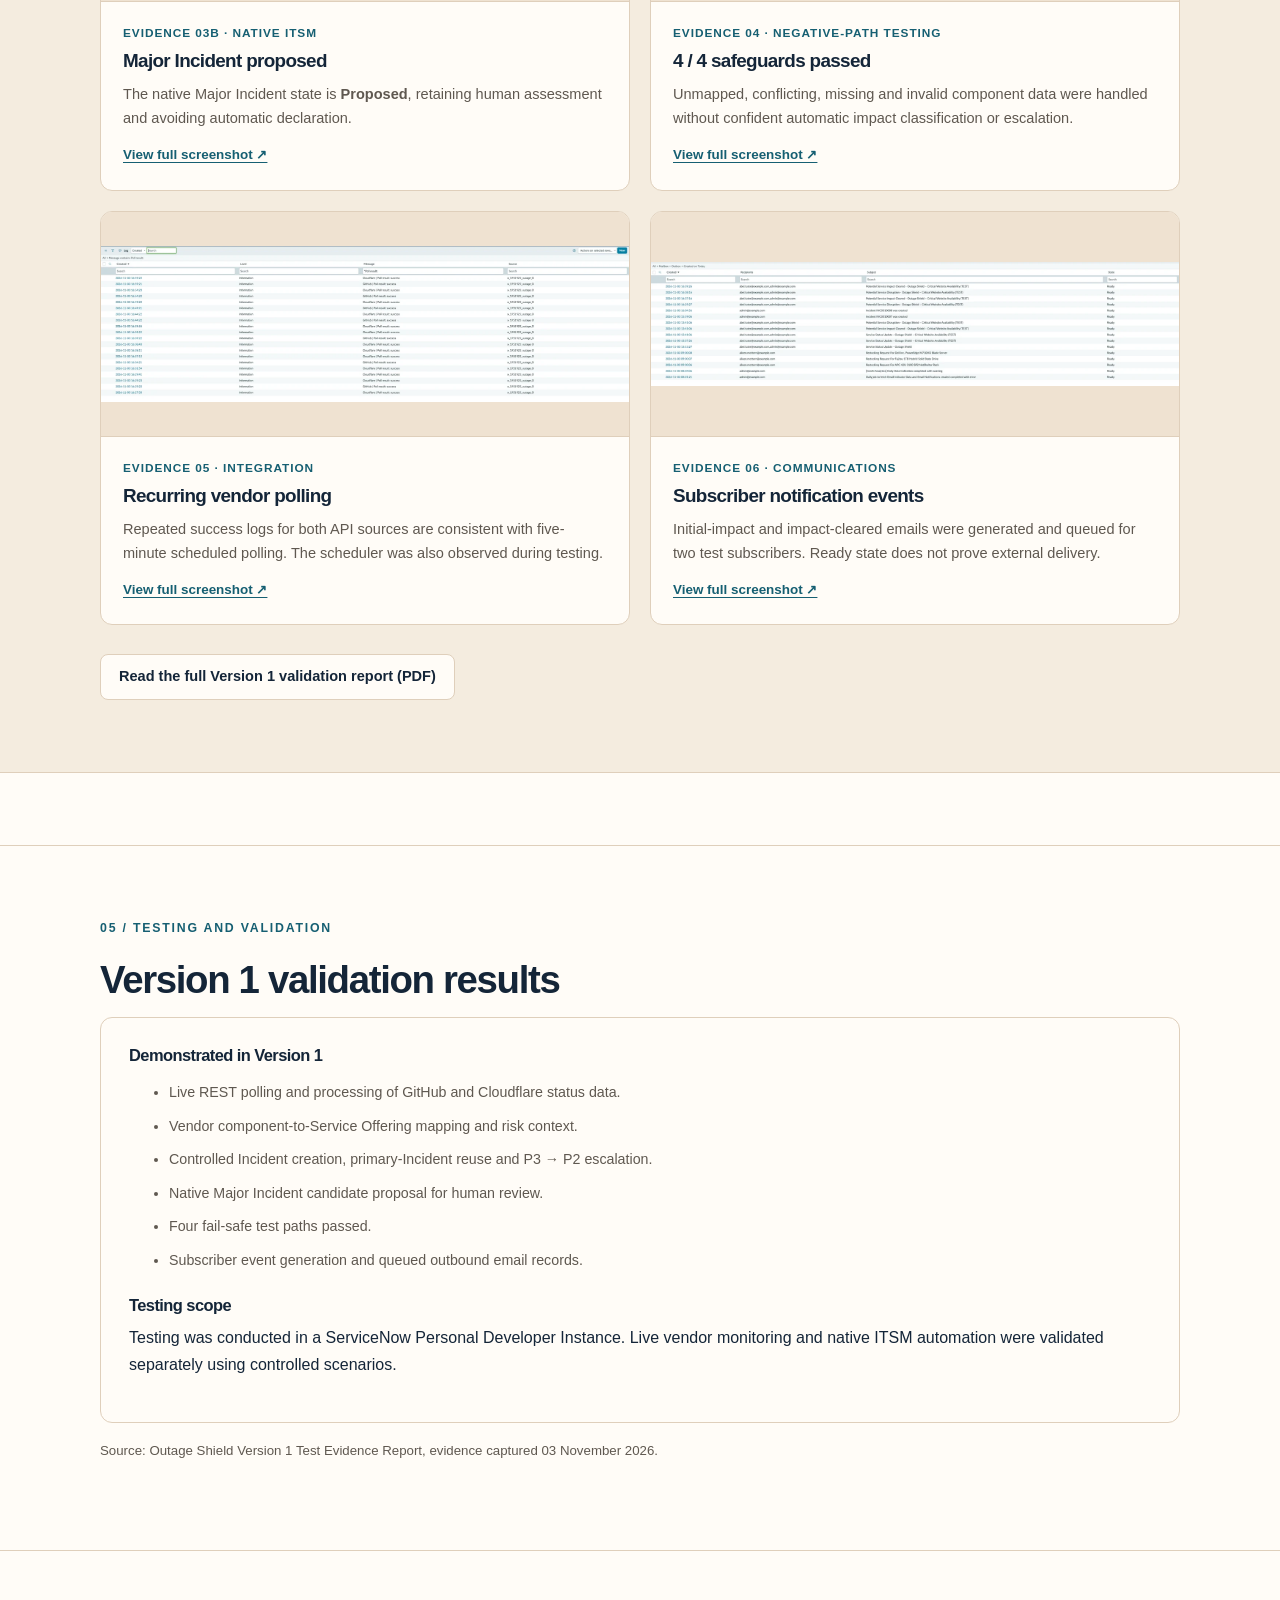
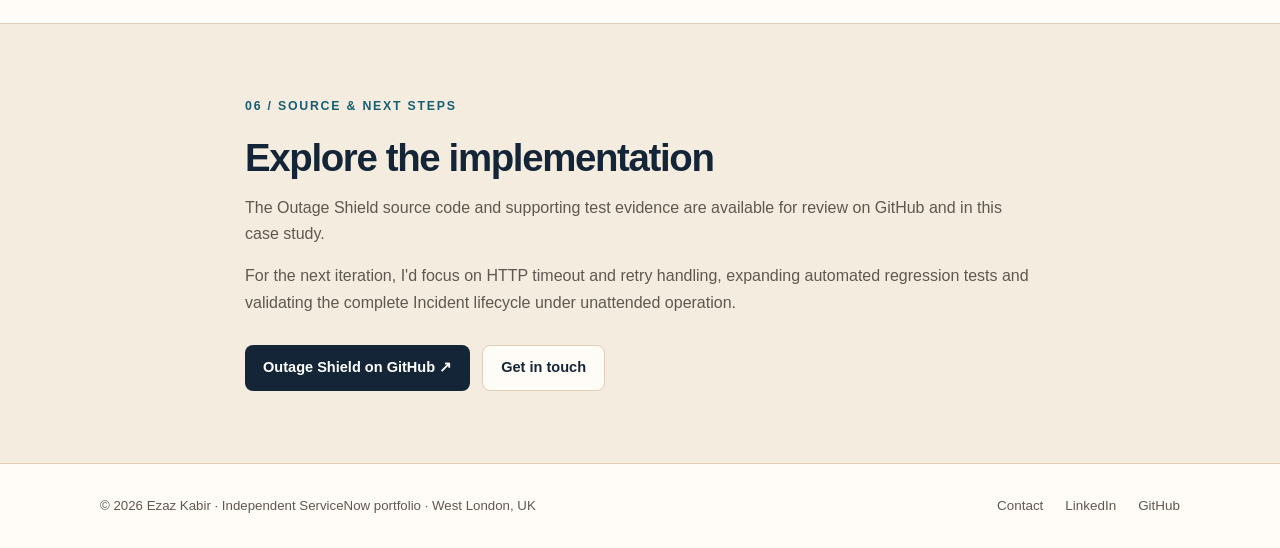
==== commit a0436366: "Refine validation results and testing scope" ====
--- a/projects/outage-shield/index.html
+++ b/projects/outage-shield/index.html
@@ -533,35 +533,28 @@
 <!-- 05 / WHAT WAS VALIDATED -->
 
 <section class="section section-soft">
+  
+<section class="section section-soft">
   <div class="container">
-    <p class="eyebrow">05 / What was validated</p>
-    <h2>Clear evidence boundaries</h2>
+    <p class="eyebrow">05 / Testing and validation</p>
+    <h2>Version 1 validation results</h2>
 
     <div class="integrity">
-      <div class="integrity-grid">
-        <div>
-          <h3>Demonstrated in Version 1</h3>
-          <ul>
-            <li>Live REST polling and processing of GitHub and Cloudflare status data.</li>
-            <li>Vendor component-to-Service Offering mapping and risk context.</li>
-            <li>Controlled Incident creation, primary-Incident reuse and P3 → P2 escalation.</li>
-            <li>Native Major Incident candidate proposal for human review.</li>
-            <li>Four fail-safe test paths passed.</li>
-            <li>Subscriber event generation and queued outbound email records.</li>
-          </ul>
-        </div>
-
-        <div>
-          <h3>Not claimed as validated</h3>
-          <ul>
-            <li>Production deployment or live business-user acceptance.</li>
-            <li>External email receipt or delivery beyond the PDI outbox.</li>
-            <li>Unattended native ITSM writes enabled during the live polling test.</li>
-            <li>HTTP timeout, retry and upstream transport-failure recovery.</li>
-            <li>Automatic declaration of a Major Incident.</li>
-          </ul>
-        </div>
-      </div>
+      <h3>Demonstrated in Version 1</h3>
+      <ul>
+        <li>Live REST polling and processing of GitHub and Cloudflare status data.</li>
+        <li>Vendor component-to-Service Offering mapping and risk context.</li>
+        <li>Controlled Incident creation, primary-Incident reuse and P3 → P2 escalation.</li>
+        <li>Native Major Incident candidate proposal for human review.</li>
+        <li>Four fail-safe test paths passed.</li>
+        <li>Subscriber event generation and queued outbound email records.</li>
+      </ul>
+
+      <h3 style="margin-top:24px">Testing scope</h3>
+      <p>
+        Testing was conducted in a ServiceNow Personal Developer Instance.
+        Live vendor monitoring and native ITSM automation were validated
+        separately using controlled scenarios.
     </div>
 
     <p class="small-note" style="margin-top:17px">
@@ -569,6 +562,8 @@
       evidence captured 03 November 2026.
     </p>
   </div>
+</section>
+
 </section>
 
 <!-- 06 / SOURCE & NEXT STEPS -->
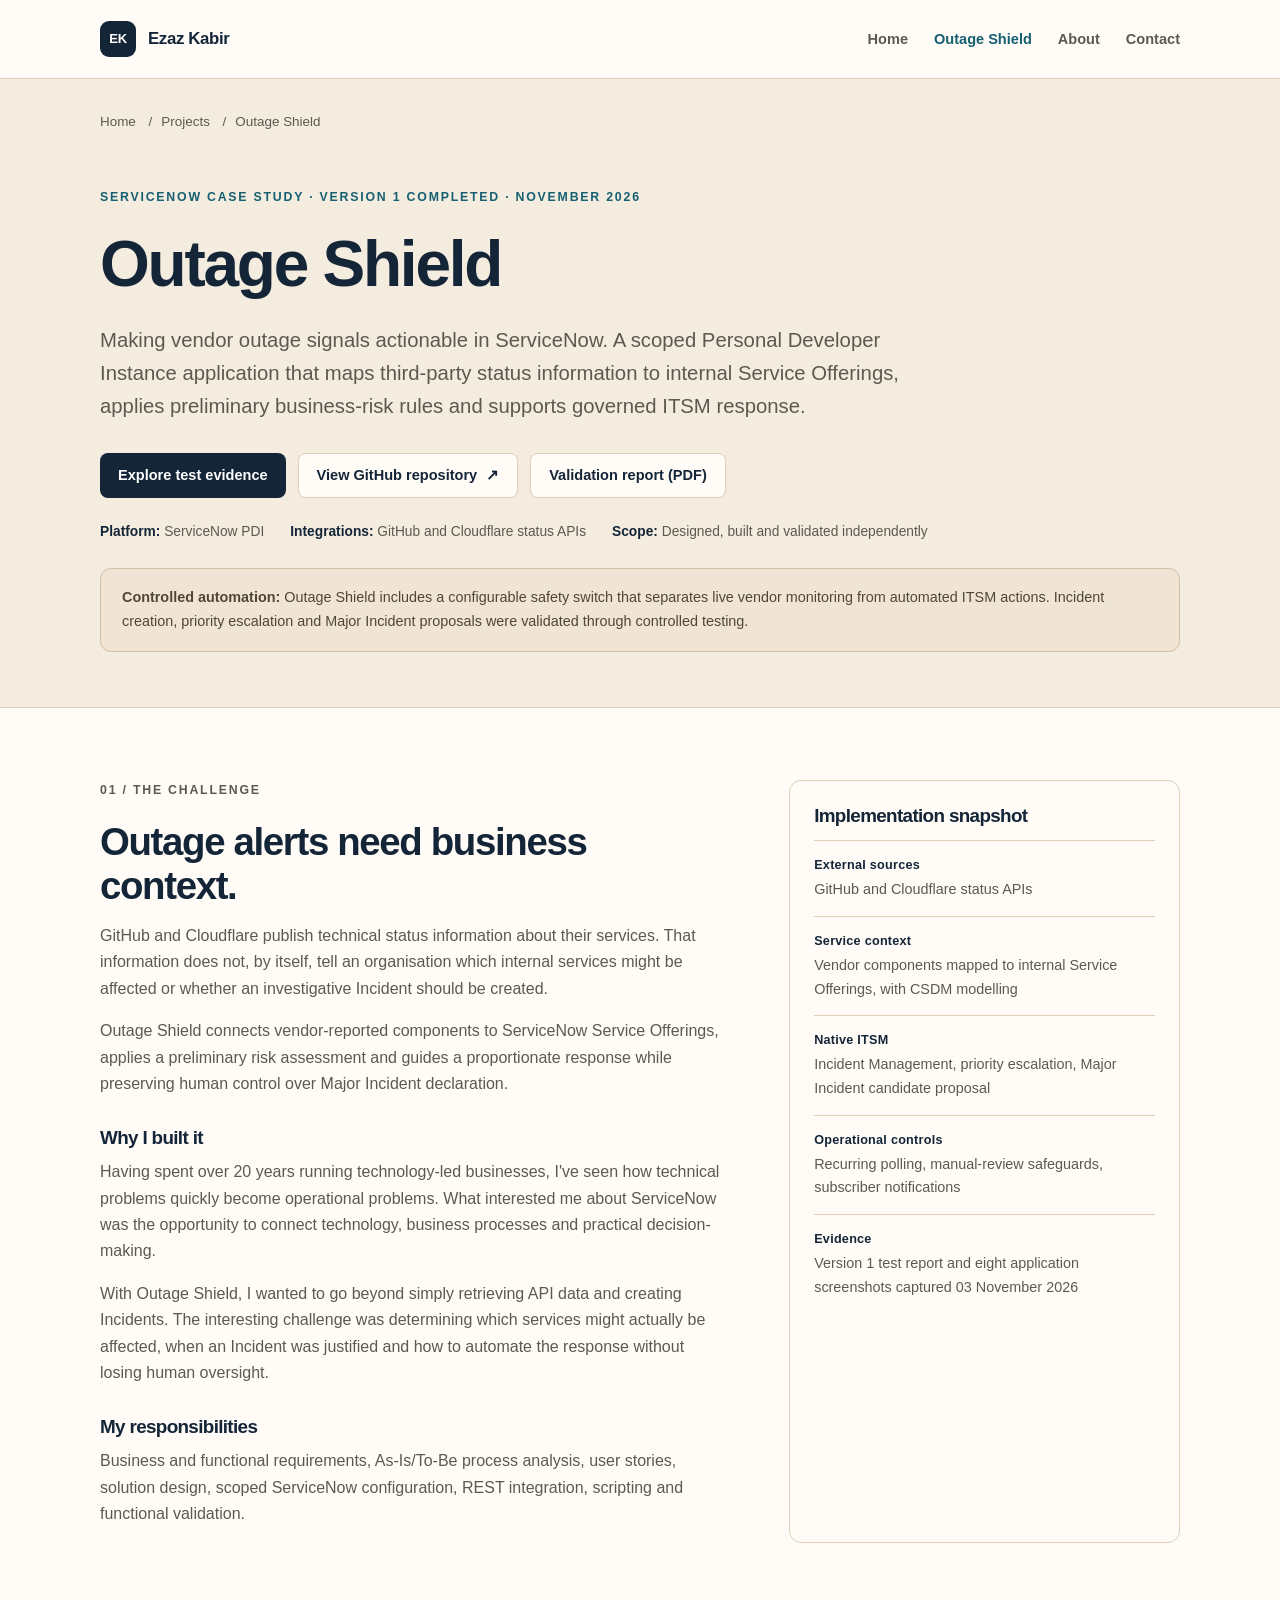
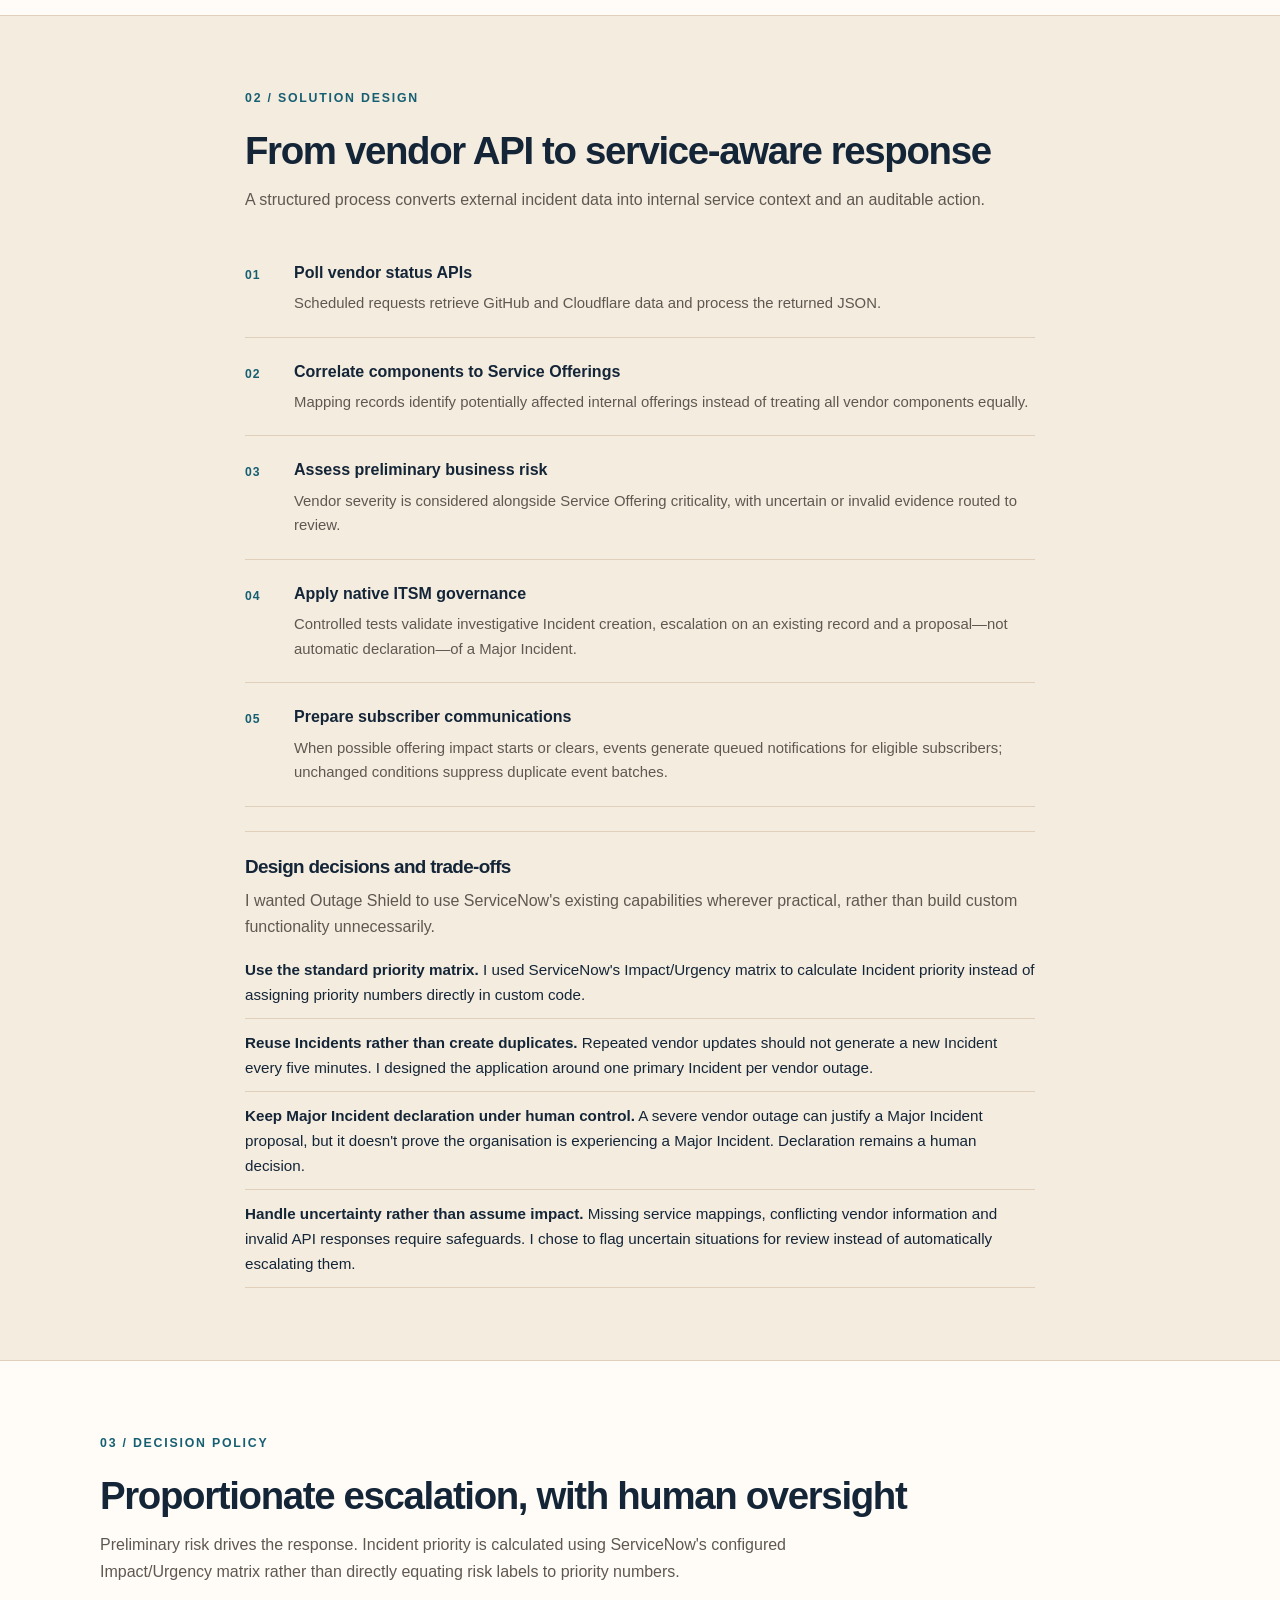
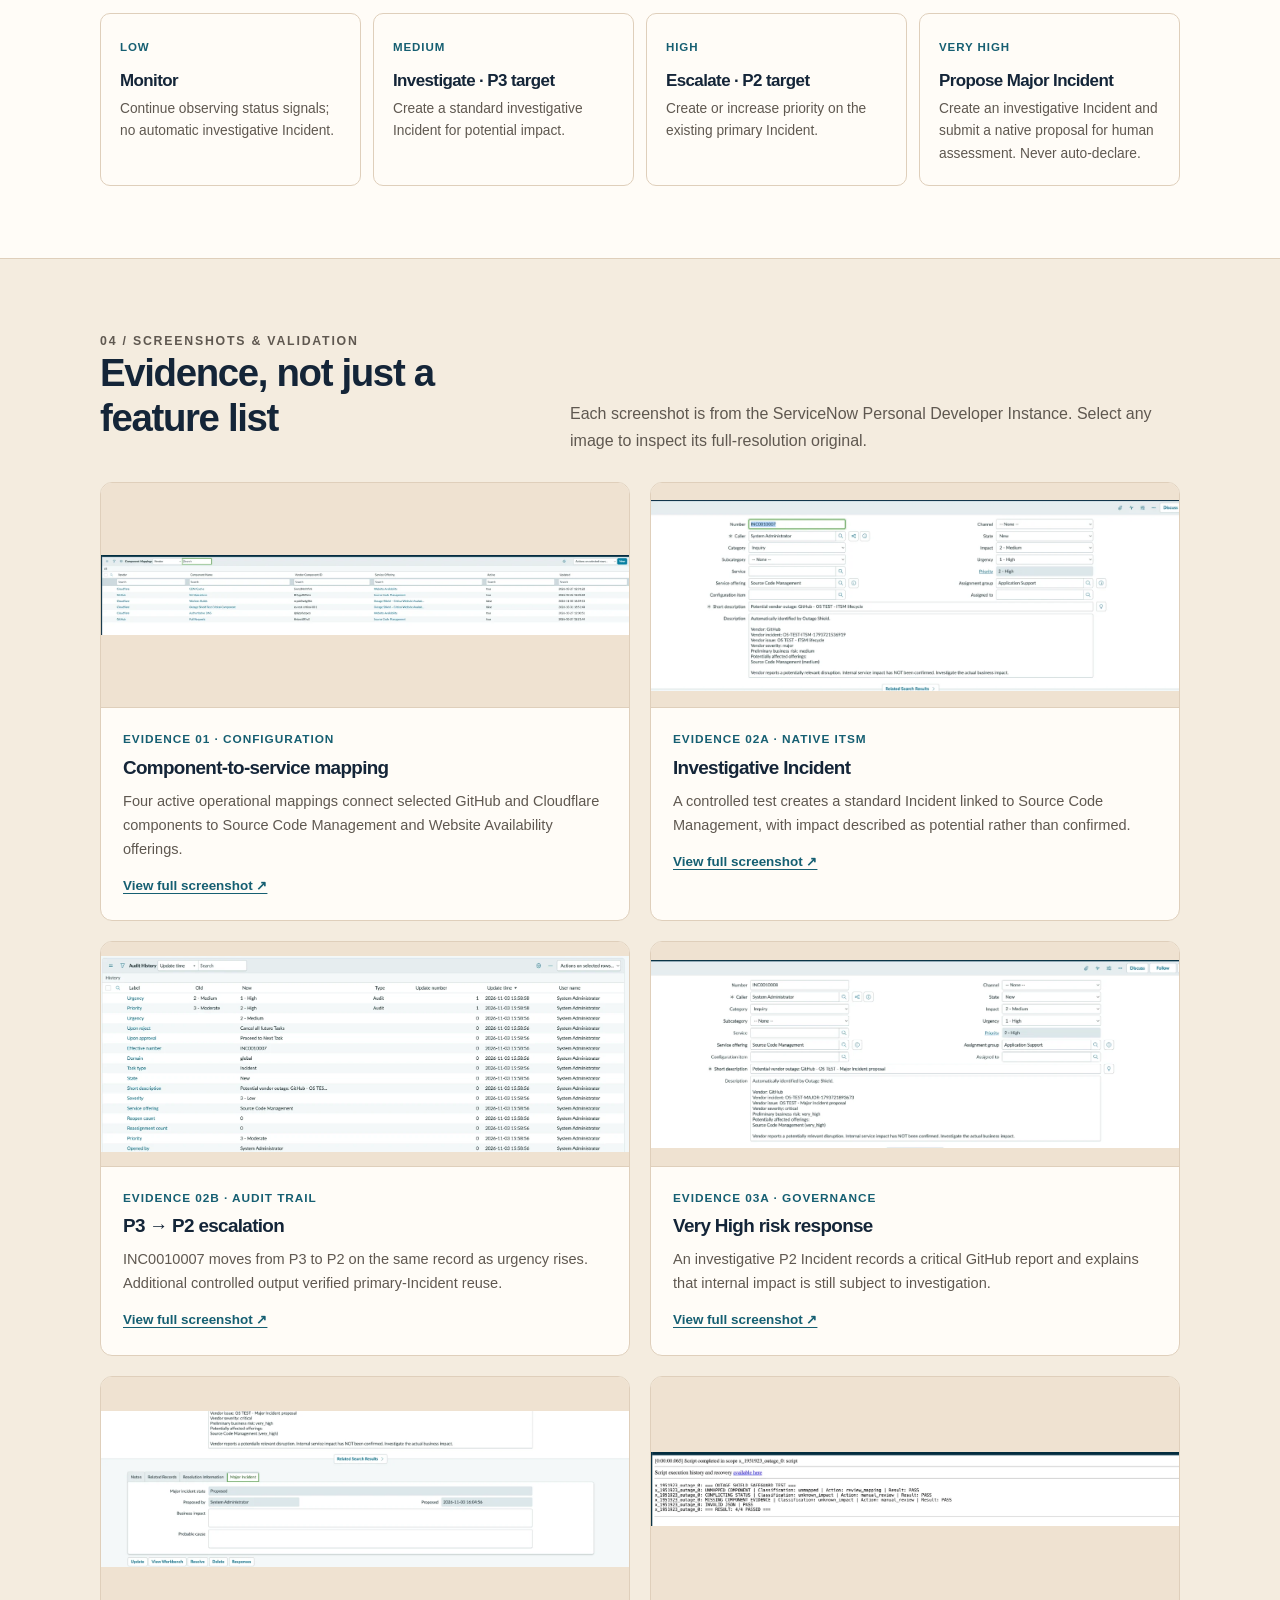
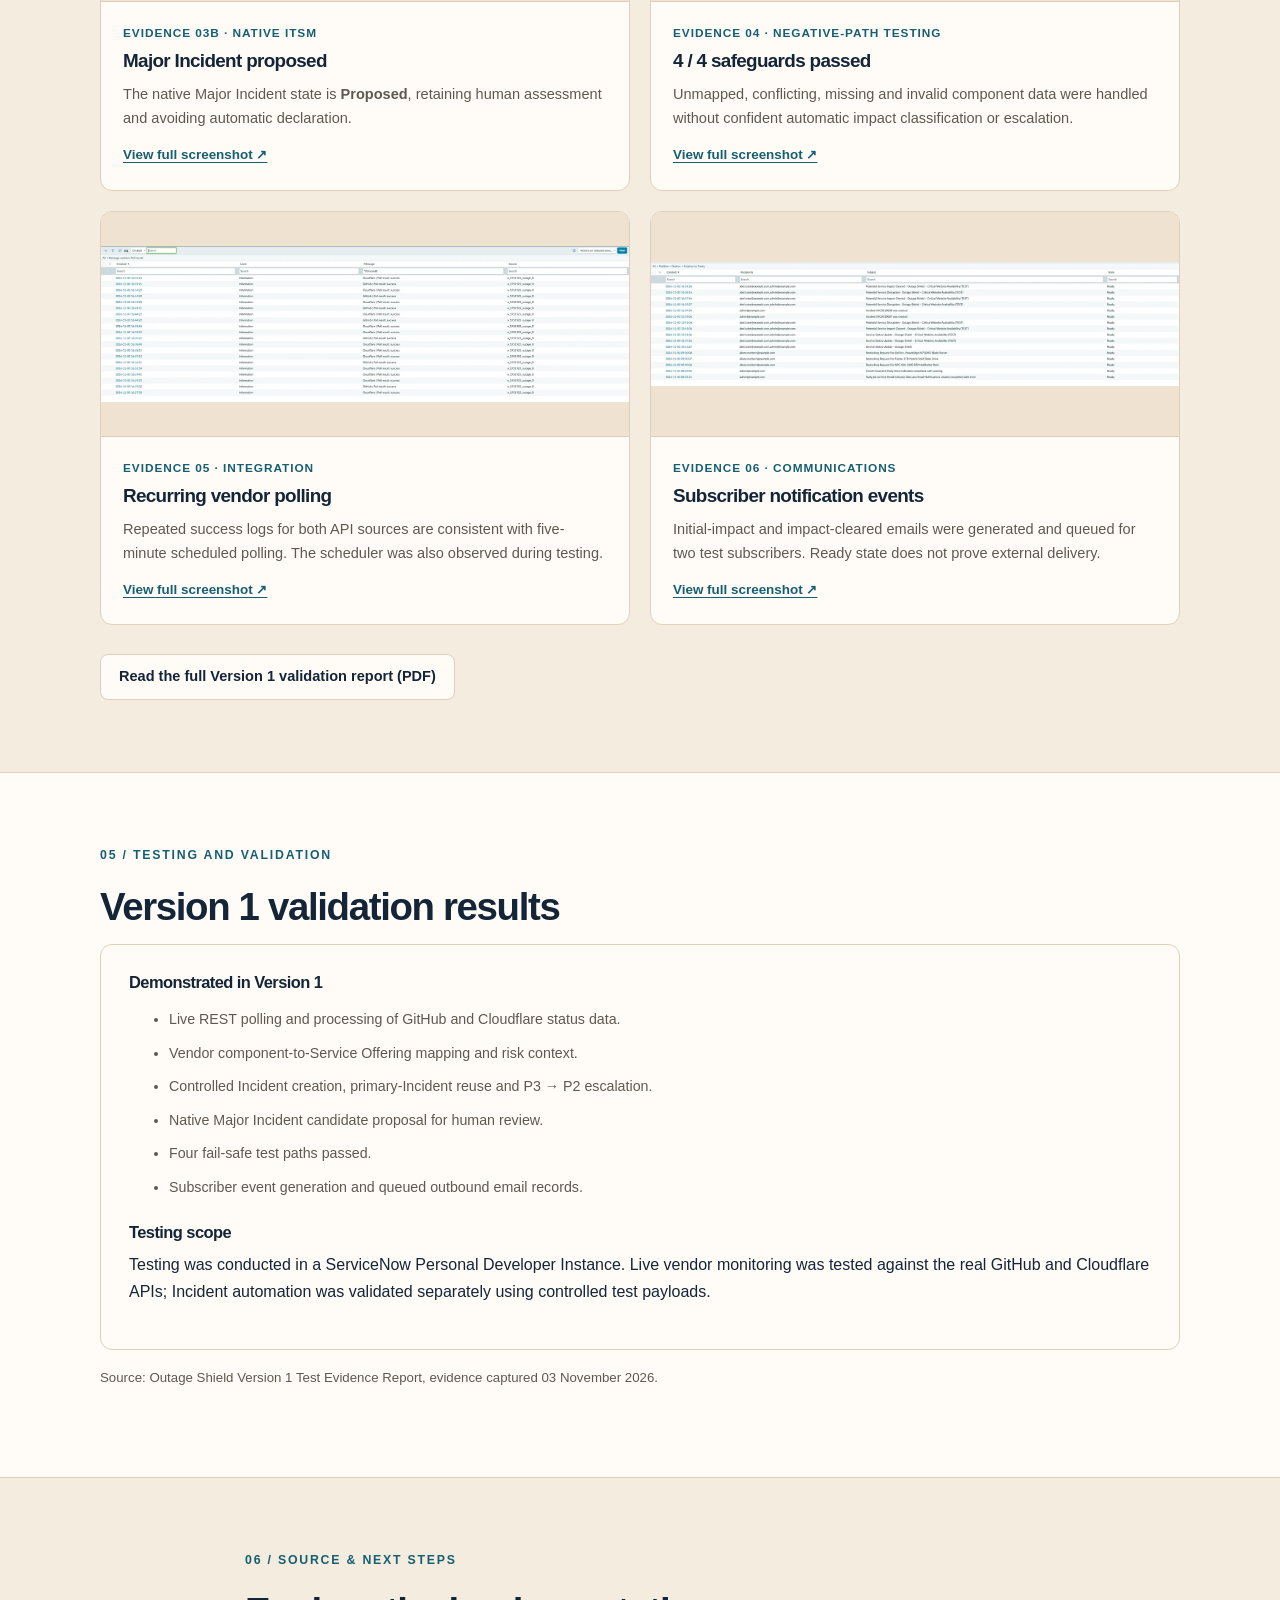
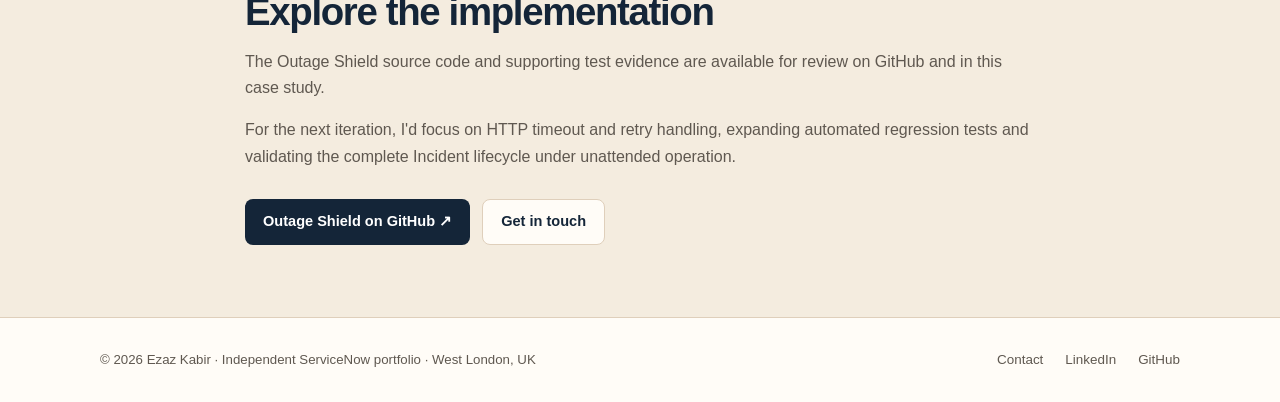
==== commit 8f06ff8d: "fix: Finalise validation section and evidence accuracy" ====
--- a/projects/outage-shield/index.html
+++ b/projects/outage-shield/index.html
@@ -529,11 +529,9 @@
     </div>
   </div>
 </section>
-
-<!-- 05 / WHAT WAS VALIDATED -->
-
-<section class="section section-soft">
   
+
+<!-- 05 / TESTING AND VALIDATION -->
 <section class="section section-soft">
   <div class="container">
     <p class="eyebrow">05 / Testing and validation</p>
@@ -553,8 +551,10 @@
       <h3 style="margin-top:24px">Testing scope</h3>
       <p>
         Testing was conducted in a ServiceNow Personal Developer Instance.
-        Live vendor monitoring and native ITSM automation were validated
-        separately using controlled scenarios.
+        Live vendor monitoring was tested against the real GitHub and
+        Cloudflare APIs; Incident automation was validated separately
+        using controlled test payloads.
+      </p>
     </div>
 
     <p class="small-note" style="margin-top:17px">
@@ -562,8 +562,6 @@
       evidence captured 03 November 2026.
     </p>
   </div>
-</section>
-
 </section>
 
 <!-- 06 / SOURCE & NEXT STEPS -->
